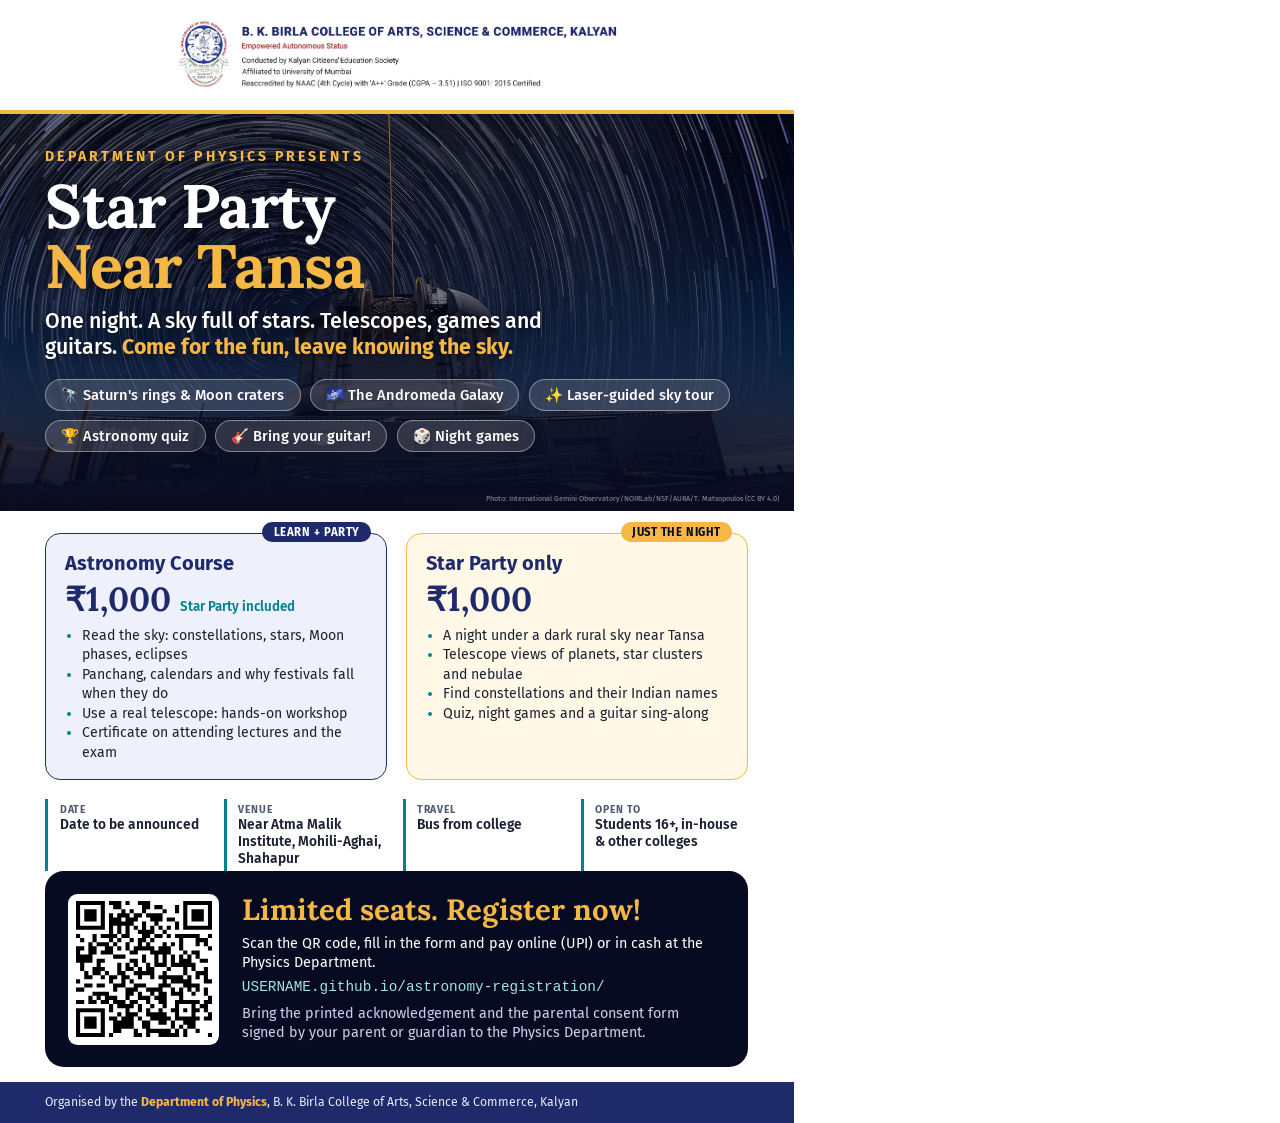
==== pamphlet/pamphlet.html @ 2067be26 "A4 Star Party pamphlet with QR code to the registration page" ====
<!doctype html>
<html lang="en">
<head>
<meta charset="utf-8">
<title>Star Party Near Tansa | Department of Physics, B. K. Birla College, Kalyan</title>
<link href="https://fonts.googleapis.com/css2?family=Fira+Sans:wght@400;500;600;700;800&family=Lora:ital,wght@0,600;0,700;1,600&display=swap" rel="stylesheet">
<style>
  @page { size: A4; margin: 0; }
  :root { --indigo: #1F2A6B; --night: #070B22; --teal: #00838F; --gold: #F5B845; --slate: #4f5b70; --pale: #eef1fb; }
  * { box-sizing: border-box; }
  html, body { margin: 0; padding: 0; }
  body { font-family: "Fira Sans", sans-serif; color: #1d2233; -webkit-print-color-adjust: exact; print-color-adjust: exact; }
  .page { width: 210mm; height: 297mm; position: relative; overflow: hidden; background: #fff; display: flex; flex-direction: column; }

  /* college band */
  .band { background: #fff; padding: 4mm 10mm 3mm; text-align: center; border-bottom: 1.2mm solid var(--gold); }
  .band img { height: 21mm; }

  /* hero */
  .hero { position: relative; color: #fff; padding: 9mm 12mm 8mm; height: 118mm;
          background: linear-gradient(180deg, rgba(7,11,34,.35), rgba(7,11,34,.55) 45%, rgba(7,11,34,.95)), url("../assets/img/hero-star-trails.jpg") center 35% / cover; }
  .eyebrow { font-weight: 700; letter-spacing: .22em; font-size: 10.5pt; color: var(--gold); text-transform: uppercase; }
  h1 { font-family: "Lora", serif; font-size: 46pt; line-height: .98; margin: 3mm 0 3mm; letter-spacing: -.5pt; text-shadow: 0 2px 12px rgba(0,0,0,.5); }
  h1 span { color: var(--gold); }
  .tagline { font-size: 16pt; font-weight: 500; margin: 0 0 5mm; max-width: 150mm; text-shadow: 0 1px 8px rgba(0,0,0,.6); }
  .tagline b { color: var(--gold); }
  .chips { display: flex; flex-wrap: wrap; gap: 2.5mm; }
  .chip { background: rgba(255,255,255,.14); border: .3mm solid rgba(255,255,255,.4); border-radius: 20mm; padding: 1.6mm 4mm; font-size: 11pt; font-weight: 500; }
  .credit { position: absolute; right: 4mm; bottom: 2mm; font-size: 5.5pt; color: rgba(255,255,255,.55); }

  /* body */
  .body { flex: 1; padding: 6mm 12mm 0; display: flex; flex-direction: column; }
  .cards { display: grid; grid-template-columns: 1fr 1fr; gap: 5mm; }
  .card { border-radius: 4mm; padding: 4.5mm 5mm; position: relative; }
  .card.course { background: var(--pale); border: .5mm solid var(--indigo); }
  .card.party { background: #fff8e6; border: .5mm solid var(--gold); }
  .card h2 { margin: 0; font-size: 15pt; color: var(--indigo); }
  .card .price { font-family: "Lora", serif; font-size: 25pt; font-weight: 700; color: var(--indigo); margin: .5mm 0 1.5mm; }
  .card .price small { font-family: "Fira Sans"; font-size: 10pt; font-weight: 600; color: var(--teal); }
  .card ul { margin: 0; padding-left: 4.5mm; font-size: 10.6pt; line-height: 1.38; }
  .card li::marker { color: var(--teal); }
  .badge { position: absolute; top: -3.2mm; right: 4mm; background: var(--indigo); color: #fff; font-size: 8.5pt; font-weight: 700; padding: .8mm 3mm; border-radius: 10mm; letter-spacing: .05em; }
  .party .badge { background: var(--gold); color: var(--night); }

  .facts { display: grid; grid-template-columns: repeat(4, 1fr); gap: 3mm; margin: 5mm 0 0; }
  .fact { border-left: 1mm solid var(--teal); padding: 1mm 0 1mm 3mm; }
  .fact span { display: block; font-size: 7.8pt; font-weight: 700; color: var(--slate); text-transform: uppercase; letter-spacing: .08em; }
  .fact b { font-size: 10.3pt; font-weight: 600; line-height: 1.25; display: block; }

  .register { margin-top: auto; margin-bottom: 4mm; display: flex; align-items: center; gap: 6mm; background: var(--night); color: #fff; border-radius: 5mm; padding: 5mm 6mm; }
  .qr { width: 40mm; height: 40mm; background: #fff; border-radius: 2.5mm; padding: 2mm; flex: none; }
  .qr svg { width: 100%; height: 100%; display: block; }
  .reg-text h3 { margin: 0 0 1.5mm; font-family: "Lora", serif; font-size: 22pt; color: var(--gold); }
  .reg-text p { margin: 0 0 1.5mm; font-size: 10.8pt; line-height: 1.35; }
  .url { font-family: ui-monospace, Menlo, monospace; font-size: 10pt; color: #9fe3e8; word-break: break-all; }
  .note { font-size: 8.8pt; color: #c9cfef; }

  .footer { background: var(--indigo); color: #e6e9fa; padding: 3.5mm 12mm; display: flex; justify-content: space-between; align-items: center; font-size: 9.2pt; }
  .footer b { color: var(--gold); }
</style>
</head>
<body>
<div class="page">
  <div class="band"><img src="../assets/img/bkbc-logo.jpg" alt="B. K. Birla College of Arts, Science & Commerce, Kalyan"></div>

  <div class="hero">
    <div class="eyebrow">Department of Physics presents</div>
    <h1>Star Party<br><span>Near Tansa</span></h1>
    <p class="tagline">One night. A sky full of stars. Telescopes, games and guitars. <b>Come for the fun, leave knowing the sky.</b></p>
    <div class="chips">
      <span class="chip">&#128301; Saturn's rings &amp; Moon craters</span>
      <span class="chip">&#127756; The Andromeda Galaxy</span>
      <span class="chip">&#10024; Laser-guided sky tour</span>
      <span class="chip">&#127942; Astronomy quiz</span>
      <span class="chip">&#127928; Bring your guitar!</span>
      <span class="chip">&#127922; Night games</span>
    </div>
    <div class="credit">Photo: International Gemini Observatory/NOIRLab/NSF/AURA/T. Matsopoulos (CC BY 4.0)</div>
  </div>

  <div class="body">
    <div class="cards">
      <div class="card course">
        <span class="badge">LEARN + PARTY</span>
        <h2>Astronomy Course</h2>
        <div class="price">&#8377;1,000 <small>Star Party included</small></div>
        <ul>
          <li>Read the sky: constellations, stars, Moon phases, eclipses</li>
          <li>Panchang, calendars and why festivals fall when they do</li>
          <li>Use a real telescope: hands-on workshop</li>
          <li>Certificate on attending lectures and the exam</li>
        </ul>
      </div>
      <div class="card party">
        <span class="badge">JUST THE NIGHT</span>
        <h2>Star Party only</h2>
        <div class="price">&#8377;1,000</div>
        <ul>
          <li>A night under a dark rural sky near Tansa</li>
          <li>Telescope views of planets, star clusters and nebulae</li>
          <li>Find constellations and their Indian names</li>
          <li>Quiz, night games and a guitar sing-along</li>
        </ul>
      </div>
    </div>

    <div class="facts">
      <div class="fact"><span>Date</span><b>Date to be announced</b></div>
      <div class="fact"><span>Venue</span><b>Near Atma Malik Institute, Mohili-Aghai, Shahapur</b></div>
      <div class="fact"><span>Travel</span><b>Bus from college</b></div>
      <div class="fact"><span>Open to</span><b>Students 16+, in-house &amp; other colleges</b></div>
    </div>

    <div class="register">
      <div class="qr"><svg version="1.1" xmlns="http://www.w3.org/2000/svg" viewBox="0 0 132 132"  preserveAspectRatio="xMinYMin meet"><rect width="100%" height="100%" fill="white" cx="0" cy="0"/><path d="M0,0l4,0 0,4 -4,0 0,-4z M4,0l4,0 0,4 -4,0 0,-4z M8,0l4,0 0,4 -4,0 0,-4z M12,0l4,0 0,4 -4,0 0,-4z M16,0l4,0 0,4 -4,0 0,-4z M20,0l4,0 0,4 -4,0 0,-4z M24,0l4,0 0,4 -4,0 0,-4z M32,0l4,0 0,4 -4,0 0,-4z M36,0l4,0 0,4 -4,0 0,-4z M40,0l4,0 0,4 -4,0 0,-4z M48,0l4,0 0,4 -4,0 0,-4z M60,0l4,0 0,4 -4,0 0,-4z M64,0l4,0 0,4 -4,0 0,-4z M68,0l4,0 0,4 -4,0 0,-4z M104,0l4,0 0,4 -4,0 0,-4z M108,0l4,0 0,4 -4,0 0,-4z M112,0l4,0 0,4 -4,0 0,-4z M116,0l4,0 0,4 -4,0 0,-4z M120,0l4,0 0,4 -4,0 0,-4z M124,0l4,0 0,4 -4,0 0,-4z M128,0l4,0 0,4 -4,0 0,-4z M0,4l4,0 0,4 -4,0 0,-4z M24,4l4,0 0,4 -4,0 0,-4z M36,4l4,0 0,4 -4,0 0,-4z M40,4l4,0 0,4 -4,0 0,-4z M64,4l4,0 0,4 -4,0 0,-4z M68,4l4,0 0,4 -4,0 0,-4z M76,4l4,0 0,4 -4,0 0,-4z M80,4l4,0 0,4 -4,0 0,-4z M96,4l4,0 0,4 -4,0 0,-4z M104,4l4,0 0,4 -4,0 0,-4z M128,4l4,0 0,4 -4,0 0,-4z M0,8l4,0 0,4 -4,0 0,-4z M8,8l4,0 0,4 -4,0 0,-4z M12,8l4,0 0,4 -4,0 0,-4z M16,8l4,0 0,4 -4,0 0,-4z M24,8l4,0 0,4 -4,0 0,-4z M44,8l4,0 0,4 -4,0 0,-4z M52,8l4,0 0,4 -4,0 0,-4z M64,8l4,0 0,4 -4,0 0,-4z M84,8l4,0 0,4 -4,0 0,-4z M96,8l4,0 0,4 -4,0 0,-4z M104,8l4,0 0,4 -4,0 0,-4z M112,8l4,0 0,4 -4,0 0,-4z M116,8l4,0 0,4 -4,0 0,-4z M120,8l4,0 0,4 -4,0 0,-4z M128,8l4,0 0,4 -4,0 0,-4z M0,12l4,0 0,4 -4,0 0,-4z M8,12l4,0 0,4 -4,0 0,-4z M12,12l4,0 0,4 -4,0 0,-4z M16,12l4,0 0,4 -4,0 0,-4z M24,12l4,0 0,4 -4,0 0,-4z M32,12l4,0 0,4 -4,0 0,-4z M40,12l4,0 0,4 -4,0 0,-4z M44,12l4,0 0,4 -4,0 0,-4z M48,12l4,0 0,4 -4,0 0,-4z M56,12l4,0 0,4 -4,0 0,-4z M60,12l4,0 0,4 -4,0 0,-4z M68,12l4,0 0,4 -4,0 0,-4z M72,12l4,0 0,4 -4,0 0,-4z M76,12l4,0 0,4 -4,0 0,-4z M80,12l4,0 0,4 -4,0 0,-4z M104,12l4,0 0,4 -4,0 0,-4z M112,12l4,0 0,4 -4,0 0,-4z M116,12l4,0 0,4 -4,0 0,-4z M120,12l4,0 0,4 -4,0 0,-4z M128,12l4,0 0,4 -4,0 0,-4z M0,16l4,0 0,4 -4,0 0,-4z M8,16l4,0 0,4 -4,0 0,-4z M12,16l4,0 0,4 -4,0 0,-4z M16,16l4,0 0,4 -4,0 0,-4z M24,16l4,0 0,4 -4,0 0,-4z M32,16l4,0 0,4 -4,0 0,-4z M36,16l4,0 0,4 -4,0 0,-4z M40,16l4,0 0,4 -4,0 0,-4z M48,16l4,0 0,4 -4,0 0,-4z M52,16l4,0 0,4 -4,0 0,-4z M56,16l4,0 0,4 -4,0 0,-4z M72,16l4,0 0,4 -4,0 0,-4z M76,16l4,0 0,4 -4,0 0,-4z M80,16l4,0 0,4 -4,0 0,-4z M88,16l4,0 0,4 -4,0 0,-4z M92,16l4,0 0,4 -4,0 0,-4z M104,16l4,0 0,4 -4,0 0,-4z M112,16l4,0 0,4 -4,0 0,-4z M116,16l4,0 0,4 -4,0 0,-4z M120,16l4,0 0,4 -4,0 0,-4z M128,16l4,0 0,4 -4,0 0,-4z M0,20l4,0 0,4 -4,0 0,-4z M24,20l4,0 0,4 -4,0 0,-4z M32,20l4,0 0,4 -4,0 0,-4z M36,20l4,0 0,4 -4,0 0,-4z M40,20l4,0 0,4 -4,0 0,-4z M44,20l4,0 0,4 -4,0 0,-4z M48,20l4,0 0,4 -4,0 0,-4z M52,20l4,0 0,4 -4,0 0,-4z M64,20l4,0 0,4 -4,0 0,-4z M76,20l4,0 0,4 -4,0 0,-4z M96,20l4,0 0,4 -4,0 0,-4z M104,20l4,0 0,4 -4,0 0,-4z M128,20l4,0 0,4 -4,0 0,-4z M0,24l4,0 0,4 -4,0 0,-4z M4,24l4,0 0,4 -4,0 0,-4z M8,24l4,0 0,4 -4,0 0,-4z M12,24l4,0 0,4 -4,0 0,-4z M16,24l4,0 0,4 -4,0 0,-4z M20,24l4,0 0,4 -4,0 0,-4z M24,24l4,0 0,4 -4,0 0,-4z M32,24l4,0 0,4 -4,0 0,-4z M40,24l4,0 0,4 -4,0 0,-4z M48,24l4,0 0,4 -4,0 0,-4z M56,24l4,0 0,4 -4,0 0,-4z M64,24l4,0 0,4 -4,0 0,-4z M72,24l4,0 0,4 -4,0 0,-4z M80,24l4,0 0,4 -4,0 0,-4z M88,24l4,0 0,4 -4,0 0,-4z M96,24l4,0 0,4 -4,0 0,-4z M104,24l4,0 0,4 -4,0 0,-4z M108,24l4,0 0,4 -4,0 0,-4z M112,24l4,0 0,4 -4,0 0,-4z M116,24l4,0 0,4 -4,0 0,-4z M120,24l4,0 0,4 -4,0 0,-4z M124,24l4,0 0,4 -4,0 0,-4z M128,24l4,0 0,4 -4,0 0,-4z M32,28l4,0 0,4 -4,0 0,-4z M40,28l4,0 0,4 -4,0 0,-4z M48,28l4,0 0,4 -4,0 0,-4z M60,28l4,0 0,4 -4,0 0,-4z M64,28l4,0 0,4 -4,0 0,-4z M68,28l4,0 0,4 -4,0 0,-4z M72,28l4,0 0,4 -4,0 0,-4z M84,28l4,0 0,4 -4,0 0,-4z M0,32l4,0 0,4 -4,0 0,-4z M16,32l4,0 0,4 -4,0 0,-4z M24,32l4,0 0,4 -4,0 0,-4z M28,32l4,0 0,4 -4,0 0,-4z M32,32l4,0 0,4 -4,0 0,-4z M36,32l4,0 0,4 -4,0 0,-4z M44,32l4,0 0,4 -4,0 0,-4z M48,32l4,0 0,4 -4,0 0,-4z M64,32l4,0 0,4 -4,0 0,-4z M68,32l4,0 0,4 -4,0 0,-4z M76,32l4,0 0,4 -4,0 0,-4z M80,32l4,0 0,4 -4,0 0,-4z M88,32l4,0 0,4 -4,0 0,-4z M96,32l4,0 0,4 -4,0 0,-4z M100,32l4,0 0,4 -4,0 0,-4z M104,32l4,0 0,4 -4,0 0,-4z M108,32l4,0 0,4 -4,0 0,-4z M112,32l4,0 0,4 -4,0 0,-4z M116,32l4,0 0,4 -4,0 0,-4z M128,32l4,0 0,4 -4,0 0,-4z M4,36l4,0 0,4 -4,0 0,-4z M16,36l4,0 0,4 -4,0 0,-4z M32,36l4,0 0,4 -4,0 0,-4z M40,36l4,0 0,4 -4,0 0,-4z M52,36l4,0 0,4 -4,0 0,-4z M60,36l4,0 0,4 -4,0 0,-4z M64,36l4,0 0,4 -4,0 0,-4z M72,36l4,0 0,4 -4,0 0,-4z M100,36l4,0 0,4 -4,0 0,-4z M116,36l4,0 0,4 -4,0 0,-4z M120,36l4,0 0,4 -4,0 0,-4z M124,36l4,0 0,4 -4,0 0,-4z M12,40l4,0 0,4 -4,0 0,-4z M20,40l4,0 0,4 -4,0 0,-4z M24,40l4,0 0,4 -4,0 0,-4z M28,40l4,0 0,4 -4,0 0,-4z M36,40l4,0 0,4 -4,0 0,-4z M48,40l4,0 0,4 -4,0 0,-4z M60,40l4,0 0,4 -4,0 0,-4z M68,40l4,0 0,4 -4,0 0,-4z M84,40l4,0 0,4 -4,0 0,-4z M92,40l4,0 0,4 -4,0 0,-4z M100,40l4,0 0,4 -4,0 0,-4z M116,40l4,0 0,4 -4,0 0,-4z M124,40l4,0 0,4 -4,0 0,-4z M0,44l4,0 0,4 -4,0 0,-4z M4,44l4,0 0,4 -4,0 0,-4z M12,44l4,0 0,4 -4,0 0,-4z M16,44l4,0 0,4 -4,0 0,-4z M28,44l4,0 0,4 -4,0 0,-4z M32,44l4,0 0,4 -4,0 0,-4z M40,44l4,0 0,4 -4,0 0,-4z M48,44l4,0 0,4 -4,0 0,-4z M56,44l4,0 0,4 -4,0 0,-4z M60,44l4,0 0,4 -4,0 0,-4z M64,44l4,0 0,4 -4,0 0,-4z M68,44l4,0 0,4 -4,0 0,-4z M72,44l4,0 0,4 -4,0 0,-4z M80,44l4,0 0,4 -4,0 0,-4z M84,44l4,0 0,4 -4,0 0,-4z M88,44l4,0 0,4 -4,0 0,-4z M100,44l4,0 0,4 -4,0 0,-4z M128,44l4,0 0,4 -4,0 0,-4z M0,48l4,0 0,4 -4,0 0,-4z M12,48l4,0 0,4 -4,0 0,-4z M16,48l4,0 0,4 -4,0 0,-4z M24,48l4,0 0,4 -4,0 0,-4z M28,48l4,0 0,4 -4,0 0,-4z M32,48l4,0 0,4 -4,0 0,-4z M52,48l4,0 0,4 -4,0 0,-4z M56,48l4,0 0,4 -4,0 0,-4z M72,48l4,0 0,4 -4,0 0,-4z M76,48l4,0 0,4 -4,0 0,-4z M80,48l4,0 0,4 -4,0 0,-4z M84,48l4,0 0,4 -4,0 0,-4z M88,48l4,0 0,4 -4,0 0,-4z M104,48l4,0 0,4 -4,0 0,-4z M112,48l4,0 0,4 -4,0 0,-4z M116,48l4,0 0,4 -4,0 0,-4z M0,52l4,0 0,4 -4,0 0,-4z M4,52l4,0 0,4 -4,0 0,-4z M8,52l4,0 0,4 -4,0 0,-4z M12,52l4,0 0,4 -4,0 0,-4z M36,52l4,0 0,4 -4,0 0,-4z M40,52l4,0 0,4 -4,0 0,-4z M44,52l4,0 0,4 -4,0 0,-4z M64,52l4,0 0,4 -4,0 0,-4z M76,52l4,0 0,4 -4,0 0,-4z M84,52l4,0 0,4 -4,0 0,-4z M92,52l4,0 0,4 -4,0 0,-4z M100,52l4,0 0,4 -4,0 0,-4z M108,52l4,0 0,4 -4,0 0,-4z M116,52l4,0 0,4 -4,0 0,-4z M0,56l4,0 0,4 -4,0 0,-4z M4,56l4,0 0,4 -4,0 0,-4z M8,56l4,0 0,4 -4,0 0,-4z M12,56l4,0 0,4 -4,0 0,-4z M20,56l4,0 0,4 -4,0 0,-4z M24,56l4,0 0,4 -4,0 0,-4z M52,56l4,0 0,4 -4,0 0,-4z M56,56l4,0 0,4 -4,0 0,-4z M64,56l4,0 0,4 -4,0 0,-4z M76,56l4,0 0,4 -4,0 0,-4z M84,56l4,0 0,4 -4,0 0,-4z M92,56l4,0 0,4 -4,0 0,-4z M100,56l4,0 0,4 -4,0 0,-4z M104,56l4,0 0,4 -4,0 0,-4z M108,56l4,0 0,4 -4,0 0,-4z M120,56l4,0 0,4 -4,0 0,-4z M124,56l4,0 0,4 -4,0 0,-4z M4,60l4,0 0,4 -4,0 0,-4z M20,60l4,0 0,4 -4,0 0,-4z M40,60l4,0 0,4 -4,0 0,-4z M48,60l4,0 0,4 -4,0 0,-4z M56,60l4,0 0,4 -4,0 0,-4z M68,60l4,0 0,4 -4,0 0,-4z M76,60l4,0 0,4 -4,0 0,-4z M80,60l4,0 0,4 -4,0 0,-4z M84,60l4,0 0,4 -4,0 0,-4z M92,60l4,0 0,4 -4,0 0,-4z M96,60l4,0 0,4 -4,0 0,-4z M100,60l4,0 0,4 -4,0 0,-4z M104,60l4,0 0,4 -4,0 0,-4z M108,60l4,0 0,4 -4,0 0,-4z M112,60l4,0 0,4 -4,0 0,-4z M4,64l4,0 0,4 -4,0 0,-4z M16,64l4,0 0,4 -4,0 0,-4z M20,64l4,0 0,4 -4,0 0,-4z M24,64l4,0 0,4 -4,0 0,-4z M40,64l4,0 0,4 -4,0 0,-4z M48,64l4,0 0,4 -4,0 0,-4z M52,64l4,0 0,4 -4,0 0,-4z M60,64l4,0 0,4 -4,0 0,-4z M68,64l4,0 0,4 -4,0 0,-4z M72,64l4,0 0,4 -4,0 0,-4z M88,64l4,0 0,4 -4,0 0,-4z M104,64l4,0 0,4 -4,0 0,-4z M112,64l4,0 0,4 -4,0 0,-4z M124,64l4,0 0,4 -4,0 0,-4z M8,68l4,0 0,4 -4,0 0,-4z M16,68l4,0 0,4 -4,0 0,-4z M20,68l4,0 0,4 -4,0 0,-4z M28,68l4,0 0,4 -4,0 0,-4z M40,68l4,0 0,4 -4,0 0,-4z M44,68l4,0 0,4 -4,0 0,-4z M56,68l4,0 0,4 -4,0 0,-4z M60,68l4,0 0,4 -4,0 0,-4z M64,68l4,0 0,4 -4,0 0,-4z M68,68l4,0 0,4 -4,0 0,-4z M72,68l4,0 0,4 -4,0 0,-4z M84,68l4,0 0,4 -4,0 0,-4z M104,68l4,0 0,4 -4,0 0,-4z M116,68l4,0 0,4 -4,0 0,-4z M120,68l4,0 0,4 -4,0 0,-4z M124,68l4,0 0,4 -4,0 0,-4z M8,72l4,0 0,4 -4,0 0,-4z M12,72l4,0 0,4 -4,0 0,-4z M24,72l4,0 0,4 -4,0 0,-4z M32,72l4,0 0,4 -4,0 0,-4z M36,72l4,0 0,4 -4,0 0,-4z M44,72l4,0 0,4 -4,0 0,-4z M48,72l4,0 0,4 -4,0 0,-4z M60,72l4,0 0,4 -4,0 0,-4z M72,72l4,0 0,4 -4,0 0,-4z M80,72l4,0 0,4 -4,0 0,-4z M84,72l4,0 0,4 -4,0 0,-4z M88,72l4,0 0,4 -4,0 0,-4z M92,72l4,0 0,4 -4,0 0,-4z M96,72l4,0 0,4 -4,0 0,-4z M100,72l4,0 0,4 -4,0 0,-4z M108,72l4,0 0,4 -4,0 0,-4z M116,72l4,0 0,4 -4,0 0,-4z M124,72l4,0 0,4 -4,0 0,-4z M0,76l4,0 0,4 -4,0 0,-4z M32,76l4,0 0,4 -4,0 0,-4z M44,76l4,0 0,4 -4,0 0,-4z M52,76l4,0 0,4 -4,0 0,-4z M84,76l4,0 0,4 -4,0 0,-4z M92,76l4,0 0,4 -4,0 0,-4z M96,76l4,0 0,4 -4,0 0,-4z M100,76l4,0 0,4 -4,0 0,-4z M104,76l4,0 0,4 -4,0 0,-4z M108,76l4,0 0,4 -4,0 0,-4z M124,76l4,0 0,4 -4,0 0,-4z M128,76l4,0 0,4 -4,0 0,-4z M8,80l4,0 0,4 -4,0 0,-4z M12,80l4,0 0,4 -4,0 0,-4z M20,80l4,0 0,4 -4,0 0,-4z M24,80l4,0 0,4 -4,0 0,-4z M36,80l4,0 0,4 -4,0 0,-4z M40,80l4,0 0,4 -4,0 0,-4z M44,80l4,0 0,4 -4,0 0,-4z M56,80l4,0 0,4 -4,0 0,-4z M60,80l4,0 0,4 -4,0 0,-4z M64,80l4,0 0,4 -4,0 0,-4z M80,80l4,0 0,4 -4,0 0,-4z M84,80l4,0 0,4 -4,0 0,-4z M88,80l4,0 0,4 -4,0 0,-4z M104,80l4,0 0,4 -4,0 0,-4z M108,80l4,0 0,4 -4,0 0,-4z M112,80l4,0 0,4 -4,0 0,-4z M116,80l4,0 0,4 -4,0 0,-4z M0,84l4,0 0,4 -4,0 0,-4z M4,84l4,0 0,4 -4,0 0,-4z M36,84l4,0 0,4 -4,0 0,-4z M48,84l4,0 0,4 -4,0 0,-4z M52,84l4,0 0,4 -4,0 0,-4z M56,84l4,0 0,4 -4,0 0,-4z M68,84l4,0 0,4 -4,0 0,-4z M72,84l4,0 0,4 -4,0 0,-4z M76,84l4,0 0,4 -4,0 0,-4z M80,84l4,0 0,4 -4,0 0,-4z M92,84l4,0 0,4 -4,0 0,-4z M100,84l4,0 0,4 -4,0 0,-4z M108,84l4,0 0,4 -4,0 0,-4z M116,84l4,0 0,4 -4,0 0,-4z M124,84l4,0 0,4 -4,0 0,-4z M16,88l4,0 0,4 -4,0 0,-4z M20,88l4,0 0,4 -4,0 0,-4z M24,88l4,0 0,4 -4,0 0,-4z M28,88l4,0 0,4 -4,0 0,-4z M48,88l4,0 0,4 -4,0 0,-4z M52,88l4,0 0,4 -4,0 0,-4z M60,88l4,0 0,4 -4,0 0,-4z M72,88l4,0 0,4 -4,0 0,-4z M80,88l4,0 0,4 -4,0 0,-4z M84,88l4,0 0,4 -4,0 0,-4z M92,88l4,0 0,4 -4,0 0,-4z M96,88l4,0 0,4 -4,0 0,-4z M100,88l4,0 0,4 -4,0 0,-4z M112,88l4,0 0,4 -4,0 0,-4z M124,88l4,0 0,4 -4,0 0,-4z M12,92l4,0 0,4 -4,0 0,-4z M20,92l4,0 0,4 -4,0 0,-4z M28,92l4,0 0,4 -4,0 0,-4z M32,92l4,0 0,4 -4,0 0,-4z M36,92l4,0 0,4 -4,0 0,-4z M48,92l4,0 0,4 -4,0 0,-4z M60,92l4,0 0,4 -4,0 0,-4z M64,92l4,0 0,4 -4,0 0,-4z M68,92l4,0 0,4 -4,0 0,-4z M76,92l4,0 0,4 -4,0 0,-4z M80,92l4,0 0,4 -4,0 0,-4z M84,92l4,0 0,4 -4,0 0,-4z M100,92l4,0 0,4 -4,0 0,-4z M128,92l4,0 0,4 -4,0 0,-4z M0,96l4,0 0,4 -4,0 0,-4z M4,96l4,0 0,4 -4,0 0,-4z M12,96l4,0 0,4 -4,0 0,-4z M16,96l4,0 0,4 -4,0 0,-4z M24,96l4,0 0,4 -4,0 0,-4z M28,96l4,0 0,4 -4,0 0,-4z M36,96l4,0 0,4 -4,0 0,-4z M40,96l4,0 0,4 -4,0 0,-4z M44,96l4,0 0,4 -4,0 0,-4z M52,96l4,0 0,4 -4,0 0,-4z M56,96l4,0 0,4 -4,0 0,-4z M68,96l4,0 0,4 -4,0 0,-4z M80,96l4,0 0,4 -4,0 0,-4z M84,96l4,0 0,4 -4,0 0,-4z M96,96l4,0 0,4 -4,0 0,-4z M100,96l4,0 0,4 -4,0 0,-4z M104,96l4,0 0,4 -4,0 0,-4z M108,96l4,0 0,4 -4,0 0,-4z M112,96l4,0 0,4 -4,0 0,-4z M116,96l4,0 0,4 -4,0 0,-4z M124,96l4,0 0,4 -4,0 0,-4z M128,96l4,0 0,4 -4,0 0,-4z M32,100l4,0 0,4 -4,0 0,-4z M40,100l4,0 0,4 -4,0 0,-4z M44,100l4,0 0,4 -4,0 0,-4z M48,100l4,0 0,4 -4,0 0,-4z M52,100l4,0 0,4 -4,0 0,-4z M60,100l4,0 0,4 -4,0 0,-4z M72,100l4,0 0,4 -4,0 0,-4z M84,100l4,0 0,4 -4,0 0,-4z M96,100l4,0 0,4 -4,0 0,-4z M112,100l4,0 0,4 -4,0 0,-4z M120,100l4,0 0,4 -4,0 0,-4z M124,100l4,0 0,4 -4,0 0,-4z M0,104l4,0 0,4 -4,0 0,-4z M4,104l4,0 0,4 -4,0 0,-4z M8,104l4,0 0,4 -4,0 0,-4z M12,104l4,0 0,4 -4,0 0,-4z M16,104l4,0 0,4 -4,0 0,-4z M20,104l4,0 0,4 -4,0 0,-4z M24,104l4,0 0,4 -4,0 0,-4z M32,104l4,0 0,4 -4,0 0,-4z M48,104l4,0 0,4 -4,0 0,-4z M60,104l4,0 0,4 -4,0 0,-4z M68,104l4,0 0,4 -4,0 0,-4z M80,104l4,0 0,4 -4,0 0,-4z M92,104l4,0 0,4 -4,0 0,-4z M96,104l4,0 0,4 -4,0 0,-4z M104,104l4,0 0,4 -4,0 0,-4z M112,104l4,0 0,4 -4,0 0,-4z M116,104l4,0 0,4 -4,0 0,-4z M124,104l4,0 0,4 -4,0 0,-4z M0,108l4,0 0,4 -4,0 0,-4z M24,108l4,0 0,4 -4,0 0,-4z M40,108l4,0 0,4 -4,0 0,-4z M48,108l4,0 0,4 -4,0 0,-4z M52,108l4,0 0,4 -4,0 0,-4z M56,108l4,0 0,4 -4,0 0,-4z M68,108l4,0 0,4 -4,0 0,-4z M72,108l4,0 0,4 -4,0 0,-4z M76,108l4,0 0,4 -4,0 0,-4z M80,108l4,0 0,4 -4,0 0,-4z M84,108l4,0 0,4 -4,0 0,-4z M96,108l4,0 0,4 -4,0 0,-4z M112,108l4,0 0,4 -4,0 0,-4z M128,108l4,0 0,4 -4,0 0,-4z M0,112l4,0 0,4 -4,0 0,-4z M8,112l4,0 0,4 -4,0 0,-4z M12,112l4,0 0,4 -4,0 0,-4z M16,112l4,0 0,4 -4,0 0,-4z M24,112l4,0 0,4 -4,0 0,-4z M32,112l4,0 0,4 -4,0 0,-4z M36,112l4,0 0,4 -4,0 0,-4z M44,112l4,0 0,4 -4,0 0,-4z M48,112l4,0 0,4 -4,0 0,-4z M52,112l4,0 0,4 -4,0 0,-4z M60,112l4,0 0,4 -4,0 0,-4z M72,112l4,0 0,4 -4,0 0,-4z M76,112l4,0 0,4 -4,0 0,-4z M80,112l4,0 0,4 -4,0 0,-4z M84,112l4,0 0,4 -4,0 0,-4z M88,112l4,0 0,4 -4,0 0,-4z M96,112l4,0 0,4 -4,0 0,-4z M100,112l4,0 0,4 -4,0 0,-4z M104,112l4,0 0,4 -4,0 0,-4z M108,112l4,0 0,4 -4,0 0,-4z M112,112l4,0 0,4 -4,0 0,-4z M116,112l4,0 0,4 -4,0 0,-4z M124,112l4,0 0,4 -4,0 0,-4z M128,112l4,0 0,4 -4,0 0,-4z M0,116l4,0 0,4 -4,0 0,-4z M8,116l4,0 0,4 -4,0 0,-4z M12,116l4,0 0,4 -4,0 0,-4z M16,116l4,0 0,4 -4,0 0,-4z M24,116l4,0 0,4 -4,0 0,-4z M36,116l4,0 0,4 -4,0 0,-4z M40,116l4,0 0,4 -4,0 0,-4z M44,116l4,0 0,4 -4,0 0,-4z M48,116l4,0 0,4 -4,0 0,-4z M52,116l4,0 0,4 -4,0 0,-4z M64,116l4,0 0,4 -4,0 0,-4z M68,116l4,0 0,4 -4,0 0,-4z M80,116l4,0 0,4 -4,0 0,-4z M84,116l4,0 0,4 -4,0 0,-4z M92,116l4,0 0,4 -4,0 0,-4z M104,116l4,0 0,4 -4,0 0,-4z M108,116l4,0 0,4 -4,0 0,-4z M112,116l4,0 0,4 -4,0 0,-4z M0,120l4,0 0,4 -4,0 0,-4z M8,120l4,0 0,4 -4,0 0,-4z M12,120l4,0 0,4 -4,0 0,-4z M16,120l4,0 0,4 -4,0 0,-4z M24,120l4,0 0,4 -4,0 0,-4z M36,120l4,0 0,4 -4,0 0,-4z M40,120l4,0 0,4 -4,0 0,-4z M44,120l4,0 0,4 -4,0 0,-4z M48,120l4,0 0,4 -4,0 0,-4z M52,120l4,0 0,4 -4,0 0,-4z M64,120l4,0 0,4 -4,0 0,-4z M68,120l4,0 0,4 -4,0 0,-4z M92,120l4,0 0,4 -4,0 0,-4z M100,120l4,0 0,4 -4,0 0,-4z M108,120l4,0 0,4 -4,0 0,-4z M112,120l4,0 0,4 -4,0 0,-4z M0,124l4,0 0,4 -4,0 0,-4z M24,124l4,0 0,4 -4,0 0,-4z M36,124l4,0 0,4 -4,0 0,-4z M40,124l4,0 0,4 -4,0 0,-4z M56,124l4,0 0,4 -4,0 0,-4z M68,124l4,0 0,4 -4,0 0,-4z M72,124l4,0 0,4 -4,0 0,-4z M76,124l4,0 0,4 -4,0 0,-4z M80,124l4,0 0,4 -4,0 0,-4z M84,124l4,0 0,4 -4,0 0,-4z M88,124l4,0 0,4 -4,0 0,-4z M96,124l4,0 0,4 -4,0 0,-4z M104,124l4,0 0,4 -4,0 0,-4z M116,124l4,0 0,4 -4,0 0,-4z M0,128l4,0 0,4 -4,0 0,-4z M4,128l4,0 0,4 -4,0 0,-4z M8,128l4,0 0,4 -4,0 0,-4z M12,128l4,0 0,4 -4,0 0,-4z M16,128l4,0 0,4 -4,0 0,-4z M20,128l4,0 0,4 -4,0 0,-4z M24,128l4,0 0,4 -4,0 0,-4z M32,128l4,0 0,4 -4,0 0,-4z M56,128l4,0 0,4 -4,0 0,-4z M60,128l4,0 0,4 -4,0 0,-4z M68,128l4,0 0,4 -4,0 0,-4z M80,128l4,0 0,4 -4,0 0,-4z M84,128l4,0 0,4 -4,0 0,-4z M88,128l4,0 0,4 -4,0 0,-4z M92,128l4,0 0,4 -4,0 0,-4z M96,128l4,0 0,4 -4,0 0,-4z M104,128l4,0 0,4 -4,0 0,-4z M128,128l4,0 0,4 -4,0 0,-4z " stroke="transparent" fill="black"/></svg></div>
      <div class="reg-text">
        <h3>Limited seats. Register now!</h3>
        <p>Scan the QR code, fill in the form and pay online (UPI) or in cash at the Physics Department.</p>
        <p class="url">USERNAME.github.io/astronomy-registration/</p>
        <p class="note">Bring the printed acknowledgement and the parental consent form signed by your parent or guardian to the Physics Department.</p>
      </div>
    </div>
  </div>

  <div class="footer">
    <span>Organised by the <b>Department of Physics</b>, B. K. Birla College of Arts, Science &amp; Commerce, Kalyan</span>
    <span></span>
  </div>
</div>
</body>
</html>
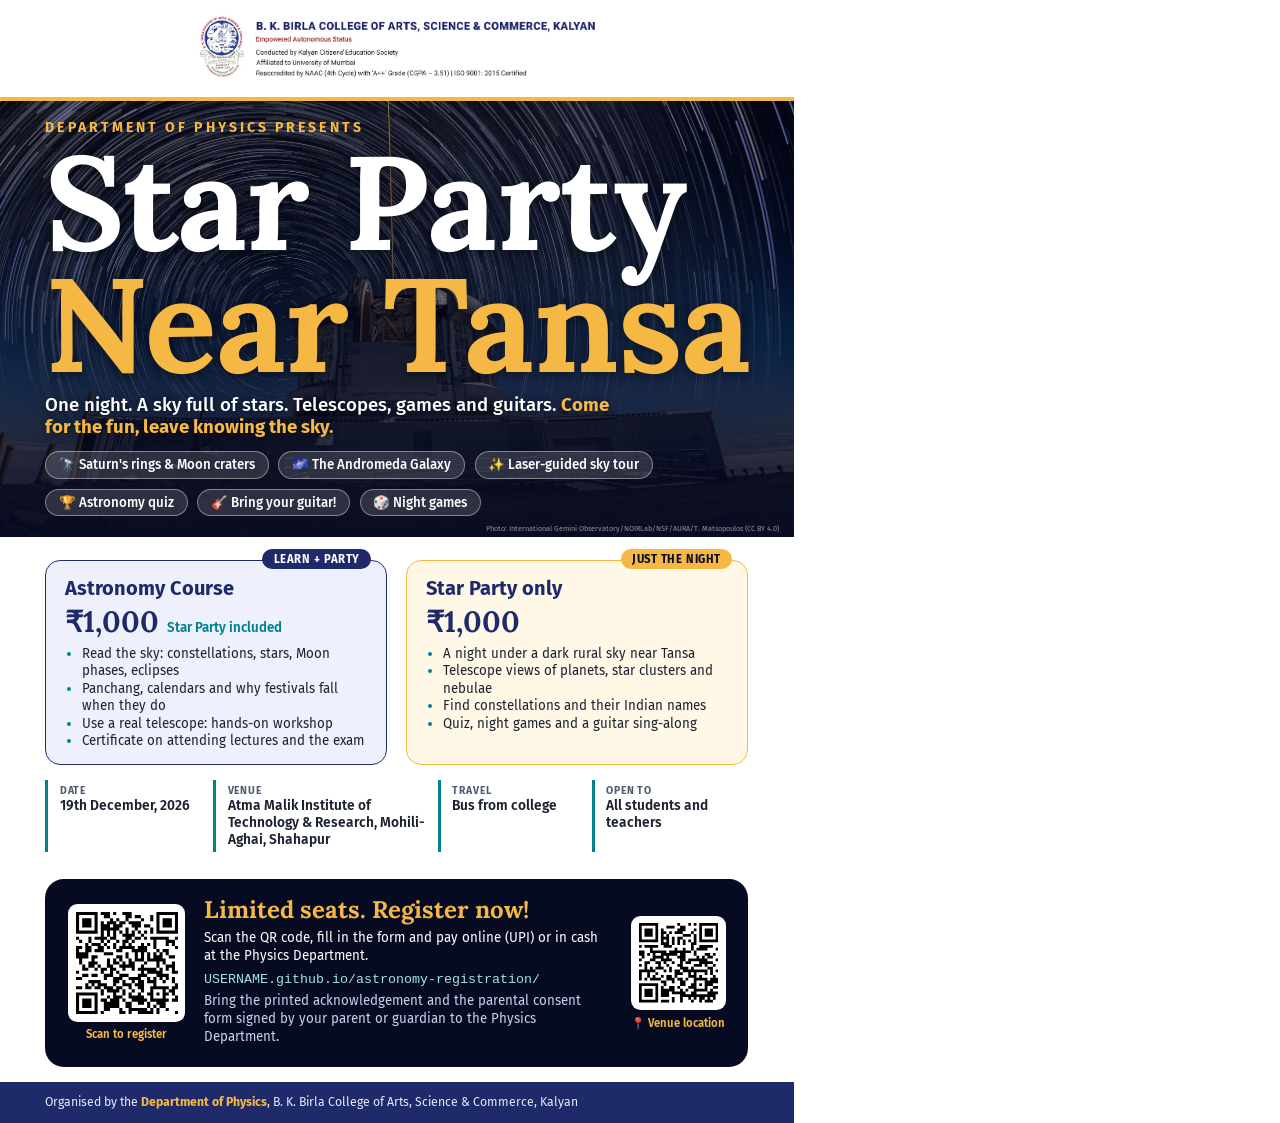
==== commit 4065cd2a: "Date 19 Dec 2026, venue Atma Malik Institute, open to all students and teachers; pamphlet with full-" ====
--- a/pamphlet/pamphlet.html
+++ b/pamphlet/pamphlet.html
@@ -13,45 +13,49 @@
   .page { width: 210mm; height: 297mm; position: relative; overflow: hidden; background: #fff; display: flex; flex-direction: column; }
 
   /* college band */
-  .band { background: #fff; padding: 4mm 10mm 3mm; text-align: center; border-bottom: 1.2mm solid var(--gold); }
-  .band img { height: 21mm; }
+  .band { background: #fff; padding: 3mm 10mm 2.5mm; text-align: center; border-bottom: 1.2mm solid var(--gold); }
+  .band img { height: 19mm; }
 
   /* hero */
-  .hero { position: relative; color: #fff; padding: 9mm 12mm 8mm; height: 118mm;
+  .hero { position: relative; color: #fff; padding: 5mm 12mm 5.5mm;
           background: linear-gradient(180deg, rgba(7,11,34,.35), rgba(7,11,34,.55) 45%, rgba(7,11,34,.95)), url("../assets/img/hero-star-trails.jpg") center 35% / cover; }
   .eyebrow { font-weight: 700; letter-spacing: .22em; font-size: 10.5pt; color: var(--gold); text-transform: uppercase; }
-  h1 { font-family: "Lora", serif; font-size: 46pt; line-height: .98; margin: 3mm 0 3mm; letter-spacing: -.5pt; text-shadow: 0 2px 12px rgba(0,0,0,.5); }
-  h1 span { color: var(--gold); }
-  .tagline { font-size: 16pt; font-weight: 500; margin: 0 0 5mm; max-width: 150mm; text-shadow: 0 1px 8px rgba(0,0,0,.6); }
+  h1 { font-family: "Lora", serif; line-height: .92; margin: 1mm 0 2.5mm; letter-spacing: -.5pt; text-shadow: 0 2px 12px rgba(0,0,0,.5); }
+  h1 .line { display: inline-block; white-space: nowrap; font-size: 60pt; }
+  h1 .gold { color: var(--gold); }
+  .tagline { font-size: 14pt; font-weight: 500; margin: 0 0 3.5mm; max-width: 150mm; text-shadow: 0 1px 8px rgba(0,0,0,.6); }
   .tagline b { color: var(--gold); }
   .chips { display: flex; flex-wrap: wrap; gap: 2.5mm; }
-  .chip { background: rgba(255,255,255,.14); border: .3mm solid rgba(255,255,255,.4); border-radius: 20mm; padding: 1.6mm 4mm; font-size: 11pt; font-weight: 500; }
-  .credit { position: absolute; right: 4mm; bottom: 2mm; font-size: 5.5pt; color: rgba(255,255,255,.55); }
+  .chip { background: rgba(255,255,255,.14); border: .3mm solid rgba(255,255,255,.4); border-radius: 20mm; padding: 1.3mm 3.4mm; font-size: 10pt; font-weight: 500; }
+  .credit { position: absolute; right: 4mm; bottom: 1mm; font-size: 5.5pt; color: rgba(255,255,255,.55); }
 
   /* body */
   .body { flex: 1; padding: 6mm 12mm 0; display: flex; flex-direction: column; }
   .cards { display: grid; grid-template-columns: 1fr 1fr; gap: 5mm; }
-  .card { border-radius: 4mm; padding: 4.5mm 5mm; position: relative; }
+  .card { border-radius: 4mm; padding: 4mm 5mm 3.5mm; position: relative; }
   .card.course { background: var(--pale); border: .5mm solid var(--indigo); }
   .card.party { background: #fff8e6; border: .5mm solid var(--gold); }
   .card h2 { margin: 0; font-size: 15pt; color: var(--indigo); }
-  .card .price { font-family: "Lora", serif; font-size: 25pt; font-weight: 700; color: var(--indigo); margin: .5mm 0 1.5mm; }
+  .card .price { font-family: "Lora", serif; font-size: 22pt; font-weight: 700; color: var(--indigo); margin: .5mm 0 1.5mm; }
   .card .price small { font-family: "Fira Sans"; font-size: 10pt; font-weight: 600; color: var(--teal); }
-  .card ul { margin: 0; padding-left: 4.5mm; font-size: 10.6pt; line-height: 1.38; }
+  .card ul { margin: 0; padding-left: 4.5mm; font-size: 10pt; line-height: 1.32; }
   .card li::marker { color: var(--teal); }
   .badge { position: absolute; top: -3.2mm; right: 4mm; background: var(--indigo); color: #fff; font-size: 8.5pt; font-weight: 700; padding: .8mm 3mm; border-radius: 10mm; letter-spacing: .05em; }
   .party .badge { background: var(--gold); color: var(--night); }
 
-  .facts { display: grid; grid-template-columns: repeat(4, 1fr); gap: 3mm; margin: 5mm 0 0; }
+  .facts { display: grid; grid-template-columns: 1.1fr 1.5fr 1fr 1.1fr; gap: 3mm; margin: 4mm 0 6mm; }
   .fact { border-left: 1mm solid var(--teal); padding: 1mm 0 1mm 3mm; }
   .fact span { display: block; font-size: 7.8pt; font-weight: 700; color: var(--slate); text-transform: uppercase; letter-spacing: .08em; }
   .fact b { font-size: 10.3pt; font-weight: 600; line-height: 1.25; display: block; }
 
-  .register { margin-top: auto; margin-bottom: 4mm; display: flex; align-items: center; gap: 6mm; background: var(--night); color: #fff; border-radius: 5mm; padding: 5mm 6mm; }
-  .qr { width: 40mm; height: 40mm; background: #fff; border-radius: 2.5mm; padding: 2mm; flex: none; }
+  .register { margin-top: auto; margin-bottom: 4mm; display: flex; align-items: center; gap: 5mm; background: var(--night); color: #fff; border-radius: 5mm; padding: 4mm 6mm; }
+  .qr-col { flex: none; text-align: center; font-size: 8.5pt; font-weight: 600; color: var(--gold); }
+  .qr-col span { display: block; margin-top: 1.5mm; }
+  .qr { width: 31mm; height: 31mm; background: #fff; border-radius: 2.5mm; padding: 2mm; }
+  .qr-col.small .qr { width: 25mm; height: 25mm; }
   .qr svg { width: 100%; height: 100%; display: block; }
-  .reg-text h3 { margin: 0 0 1.5mm; font-family: "Lora", serif; font-size: 22pt; color: var(--gold); }
-  .reg-text p { margin: 0 0 1.5mm; font-size: 10.8pt; line-height: 1.35; }
+  .reg-text h3 { margin: 0 0 1.5mm; font-family: "Lora", serif; font-size: 18pt; color: var(--gold); }
+  .reg-text p { margin: 0 0 1.2mm; font-size: 10pt; line-height: 1.35; }
   .url { font-family: ui-monospace, Menlo, monospace; font-size: 10pt; color: #9fe3e8; word-break: break-all; }
   .note { font-size: 8.8pt; color: #c9cfef; }
 
@@ -65,7 +69,7 @@
 
   <div class="hero">
     <div class="eyebrow">Department of Physics presents</div>
-    <h1>Star Party<br><span>Near Tansa</span></h1>
+    <h1 id="headline"><span class="line">Star Party</span><br><span class="line gold">Near Tansa</span></h1>
     <p class="tagline">One night. A sky full of stars. Telescopes, games and guitars. <b>Come for the fun, leave knowing the sky.</b></p>
     <div class="chips">
       <span class="chip">&#128301; Saturn's rings &amp; Moon craters</span>
@@ -105,20 +109,21 @@
     </div>
 
     <div class="facts">
-      <div class="fact"><span>Date</span><b>Date to be announced</b></div>
-      <div class="fact"><span>Venue</span><b>Near Atma Malik Institute, Mohili-Aghai, Shahapur</b></div>
+      <div class="fact"><span>Date</span><b>19th December, 2026</b></div>
+      <div class="fact"><span>Venue</span><b>Atma Malik Institute of Technology &amp; Research, Mohili-Aghai, Shahapur</b></div>
       <div class="fact"><span>Travel</span><b>Bus from college</b></div>
-      <div class="fact"><span>Open to</span><b>Students 16+, in-house &amp; other colleges</b></div>
+      <div class="fact"><span>Open to</span><b>All students and teachers</b></div>
     </div>
 
     <div class="register">
-      <div class="qr"><svg version="1.1" xmlns="http://www.w3.org/2000/svg" viewBox="0 0 132 132"  preserveAspectRatio="xMinYMin meet"><rect width="100%" height="100%" fill="white" cx="0" cy="0"/><path d="M0,0l4,0 0,4 -4,0 0,-4z M4,0l4,0 0,4 -4,0 0,-4z M8,0l4,0 0,4 -4,0 0,-4z M12,0l4,0 0,4 -4,0 0,-4z M16,0l4,0 0,4 -4,0 0,-4z M20,0l4,0 0,4 -4,0 0,-4z M24,0l4,0 0,4 -4,0 0,-4z M32,0l4,0 0,4 -4,0 0,-4z M36,0l4,0 0,4 -4,0 0,-4z M40,0l4,0 0,4 -4,0 0,-4z M48,0l4,0 0,4 -4,0 0,-4z M60,0l4,0 0,4 -4,0 0,-4z M64,0l4,0 0,4 -4,0 0,-4z M68,0l4,0 0,4 -4,0 0,-4z M104,0l4,0 0,4 -4,0 0,-4z M108,0l4,0 0,4 -4,0 0,-4z M112,0l4,0 0,4 -4,0 0,-4z M116,0l4,0 0,4 -4,0 0,-4z M120,0l4,0 0,4 -4,0 0,-4z M124,0l4,0 0,4 -4,0 0,-4z M128,0l4,0 0,4 -4,0 0,-4z M0,4l4,0 0,4 -4,0 0,-4z M24,4l4,0 0,4 -4,0 0,-4z M36,4l4,0 0,4 -4,0 0,-4z M40,4l4,0 0,4 -4,0 0,-4z M64,4l4,0 0,4 -4,0 0,-4z M68,4l4,0 0,4 -4,0 0,-4z M76,4l4,0 0,4 -4,0 0,-4z M80,4l4,0 0,4 -4,0 0,-4z M96,4l4,0 0,4 -4,0 0,-4z M104,4l4,0 0,4 -4,0 0,-4z M128,4l4,0 0,4 -4,0 0,-4z M0,8l4,0 0,4 -4,0 0,-4z M8,8l4,0 0,4 -4,0 0,-4z M12,8l4,0 0,4 -4,0 0,-4z M16,8l4,0 0,4 -4,0 0,-4z M24,8l4,0 0,4 -4,0 0,-4z M44,8l4,0 0,4 -4,0 0,-4z M52,8l4,0 0,4 -4,0 0,-4z M64,8l4,0 0,4 -4,0 0,-4z M84,8l4,0 0,4 -4,0 0,-4z M96,8l4,0 0,4 -4,0 0,-4z M104,8l4,0 0,4 -4,0 0,-4z M112,8l4,0 0,4 -4,0 0,-4z M116,8l4,0 0,4 -4,0 0,-4z M120,8l4,0 0,4 -4,0 0,-4z M128,8l4,0 0,4 -4,0 0,-4z M0,12l4,0 0,4 -4,0 0,-4z M8,12l4,0 0,4 -4,0 0,-4z M12,12l4,0 0,4 -4,0 0,-4z M16,12l4,0 0,4 -4,0 0,-4z M24,12l4,0 0,4 -4,0 0,-4z M32,12l4,0 0,4 -4,0 0,-4z M40,12l4,0 0,4 -4,0 0,-4z M44,12l4,0 0,4 -4,0 0,-4z M48,12l4,0 0,4 -4,0 0,-4z M56,12l4,0 0,4 -4,0 0,-4z M60,12l4,0 0,4 -4,0 0,-4z M68,12l4,0 0,4 -4,0 0,-4z M72,12l4,0 0,4 -4,0 0,-4z M76,12l4,0 0,4 -4,0 0,-4z M80,12l4,0 0,4 -4,0 0,-4z M104,12l4,0 0,4 -4,0 0,-4z M112,12l4,0 0,4 -4,0 0,-4z M116,12l4,0 0,4 -4,0 0,-4z M120,12l4,0 0,4 -4,0 0,-4z M128,12l4,0 0,4 -4,0 0,-4z M0,16l4,0 0,4 -4,0 0,-4z M8,16l4,0 0,4 -4,0 0,-4z M12,16l4,0 0,4 -4,0 0,-4z M16,16l4,0 0,4 -4,0 0,-4z M24,16l4,0 0,4 -4,0 0,-4z M32,16l4,0 0,4 -4,0 0,-4z M36,16l4,0 0,4 -4,0 0,-4z M40,16l4,0 0,4 -4,0 0,-4z M48,16l4,0 0,4 -4,0 0,-4z M52,16l4,0 0,4 -4,0 0,-4z M56,16l4,0 0,4 -4,0 0,-4z M72,16l4,0 0,4 -4,0 0,-4z M76,16l4,0 0,4 -4,0 0,-4z M80,16l4,0 0,4 -4,0 0,-4z M88,16l4,0 0,4 -4,0 0,-4z M92,16l4,0 0,4 -4,0 0,-4z M104,16l4,0 0,4 -4,0 0,-4z M112,16l4,0 0,4 -4,0 0,-4z M116,16l4,0 0,4 -4,0 0,-4z M120,16l4,0 0,4 -4,0 0,-4z M128,16l4,0 0,4 -4,0 0,-4z M0,20l4,0 0,4 -4,0 0,-4z M24,20l4,0 0,4 -4,0 0,-4z M32,20l4,0 0,4 -4,0 0,-4z M36,20l4,0 0,4 -4,0 0,-4z M40,20l4,0 0,4 -4,0 0,-4z M44,20l4,0 0,4 -4,0 0,-4z M48,20l4,0 0,4 -4,0 0,-4z M52,20l4,0 0,4 -4,0 0,-4z M64,20l4,0 0,4 -4,0 0,-4z M76,20l4,0 0,4 -4,0 0,-4z M96,20l4,0 0,4 -4,0 0,-4z M104,20l4,0 0,4 -4,0 0,-4z M128,20l4,0 0,4 -4,0 0,-4z M0,24l4,0 0,4 -4,0 0,-4z M4,24l4,0 0,4 -4,0 0,-4z M8,24l4,0 0,4 -4,0 0,-4z M12,24l4,0 0,4 -4,0 0,-4z M16,24l4,0 0,4 -4,0 0,-4z M20,24l4,0 0,4 -4,0 0,-4z M24,24l4,0 0,4 -4,0 0,-4z M32,24l4,0 0,4 -4,0 0,-4z M40,24l4,0 0,4 -4,0 0,-4z M48,24l4,0 0,4 -4,0 0,-4z M56,24l4,0 0,4 -4,0 0,-4z M64,24l4,0 0,4 -4,0 0,-4z M72,24l4,0 0,4 -4,0 0,-4z M80,24l4,0 0,4 -4,0 0,-4z M88,24l4,0 0,4 -4,0 0,-4z M96,24l4,0 0,4 -4,0 0,-4z M104,24l4,0 0,4 -4,0 0,-4z M108,24l4,0 0,4 -4,0 0,-4z M112,24l4,0 0,4 -4,0 0,-4z M116,24l4,0 0,4 -4,0 0,-4z M120,24l4,0 0,4 -4,0 0,-4z M124,24l4,0 0,4 -4,0 0,-4z M128,24l4,0 0,4 -4,0 0,-4z M32,28l4,0 0,4 -4,0 0,-4z M40,28l4,0 0,4 -4,0 0,-4z M48,28l4,0 0,4 -4,0 0,-4z M60,28l4,0 0,4 -4,0 0,-4z M64,28l4,0 0,4 -4,0 0,-4z M68,28l4,0 0,4 -4,0 0,-4z M72,28l4,0 0,4 -4,0 0,-4z M84,28l4,0 0,4 -4,0 0,-4z M0,32l4,0 0,4 -4,0 0,-4z M16,32l4,0 0,4 -4,0 0,-4z M24,32l4,0 0,4 -4,0 0,-4z M28,32l4,0 0,4 -4,0 0,-4z M32,32l4,0 0,4 -4,0 0,-4z M36,32l4,0 0,4 -4,0 0,-4z M44,32l4,0 0,4 -4,0 0,-4z M48,32l4,0 0,4 -4,0 0,-4z M64,32l4,0 0,4 -4,0 0,-4z M68,32l4,0 0,4 -4,0 0,-4z M76,32l4,0 0,4 -4,0 0,-4z M80,32l4,0 0,4 -4,0 0,-4z M88,32l4,0 0,4 -4,0 0,-4z M96,32l4,0 0,4 -4,0 0,-4z M100,32l4,0 0,4 -4,0 0,-4z M104,32l4,0 0,4 -4,0 0,-4z M108,32l4,0 0,4 -4,0 0,-4z M112,32l4,0 0,4 -4,0 0,-4z M116,32l4,0 0,4 -4,0 0,-4z M128,32l4,0 0,4 -4,0 0,-4z M4,36l4,0 0,4 -4,0 0,-4z M16,36l4,0 0,4 -4,0 0,-4z M32,36l4,0 0,4 -4,0 0,-4z M40,36l4,0 0,4 -4,0 0,-4z M52,36l4,0 0,4 -4,0 0,-4z M60,36l4,0 0,4 -4,0 0,-4z M64,36l4,0 0,4 -4,0 0,-4z M72,36l4,0 0,4 -4,0 0,-4z M100,36l4,0 0,4 -4,0 0,-4z M116,36l4,0 0,4 -4,0 0,-4z M120,36l4,0 0,4 -4,0 0,-4z M124,36l4,0 0,4 -4,0 0,-4z M12,40l4,0 0,4 -4,0 0,-4z M20,40l4,0 0,4 -4,0 0,-4z M24,40l4,0 0,4 -4,0 0,-4z M28,40l4,0 0,4 -4,0 0,-4z M36,40l4,0 0,4 -4,0 0,-4z M48,40l4,0 0,4 -4,0 0,-4z M60,40l4,0 0,4 -4,0 0,-4z M68,40l4,0 0,4 -4,0 0,-4z M84,40l4,0 0,4 -4,0 0,-4z M92,40l4,0 0,4 -4,0 0,-4z M100,40l4,0 0,4 -4,0 0,-4z M116,40l4,0 0,4 -4,0 0,-4z M124,40l4,0 0,4 -4,0 0,-4z M0,44l4,0 0,4 -4,0 0,-4z M4,44l4,0 0,4 -4,0 0,-4z M12,44l4,0 0,4 -4,0 0,-4z M16,44l4,0 0,4 -4,0 0,-4z M28,44l4,0 0,4 -4,0 0,-4z M32,44l4,0 0,4 -4,0 0,-4z M40,44l4,0 0,4 -4,0 0,-4z M48,44l4,0 0,4 -4,0 0,-4z M56,44l4,0 0,4 -4,0 0,-4z M60,44l4,0 0,4 -4,0 0,-4z M64,44l4,0 0,4 -4,0 0,-4z M68,44l4,0 0,4 -4,0 0,-4z M72,44l4,0 0,4 -4,0 0,-4z M80,44l4,0 0,4 -4,0 0,-4z M84,44l4,0 0,4 -4,0 0,-4z M88,44l4,0 0,4 -4,0 0,-4z M100,44l4,0 0,4 -4,0 0,-4z M128,44l4,0 0,4 -4,0 0,-4z M0,48l4,0 0,4 -4,0 0,-4z M12,48l4,0 0,4 -4,0 0,-4z M16,48l4,0 0,4 -4,0 0,-4z M24,48l4,0 0,4 -4,0 0,-4z M28,48l4,0 0,4 -4,0 0,-4z M32,48l4,0 0,4 -4,0 0,-4z M52,48l4,0 0,4 -4,0 0,-4z M56,48l4,0 0,4 -4,0 0,-4z M72,48l4,0 0,4 -4,0 0,-4z M76,48l4,0 0,4 -4,0 0,-4z M80,48l4,0 0,4 -4,0 0,-4z M84,48l4,0 0,4 -4,0 0,-4z M88,48l4,0 0,4 -4,0 0,-4z M104,48l4,0 0,4 -4,0 0,-4z M112,48l4,0 0,4 -4,0 0,-4z M116,48l4,0 0,4 -4,0 0,-4z M0,52l4,0 0,4 -4,0 0,-4z M4,52l4,0 0,4 -4,0 0,-4z M8,52l4,0 0,4 -4,0 0,-4z M12,52l4,0 0,4 -4,0 0,-4z M36,52l4,0 0,4 -4,0 0,-4z M40,52l4,0 0,4 -4,0 0,-4z M44,52l4,0 0,4 -4,0 0,-4z M64,52l4,0 0,4 -4,0 0,-4z M76,52l4,0 0,4 -4,0 0,-4z M84,52l4,0 0,4 -4,0 0,-4z M92,52l4,0 0,4 -4,0 0,-4z M100,52l4,0 0,4 -4,0 0,-4z M108,52l4,0 0,4 -4,0 0,-4z M116,52l4,0 0,4 -4,0 0,-4z M0,56l4,0 0,4 -4,0 0,-4z M4,56l4,0 0,4 -4,0 0,-4z M8,56l4,0 0,4 -4,0 0,-4z M12,56l4,0 0,4 -4,0 0,-4z M20,56l4,0 0,4 -4,0 0,-4z M24,56l4,0 0,4 -4,0 0,-4z M52,56l4,0 0,4 -4,0 0,-4z M56,56l4,0 0,4 -4,0 0,-4z M64,56l4,0 0,4 -4,0 0,-4z M76,56l4,0 0,4 -4,0 0,-4z M84,56l4,0 0,4 -4,0 0,-4z M92,56l4,0 0,4 -4,0 0,-4z M100,56l4,0 0,4 -4,0 0,-4z M104,56l4,0 0,4 -4,0 0,-4z M108,56l4,0 0,4 -4,0 0,-4z M120,56l4,0 0,4 -4,0 0,-4z M124,56l4,0 0,4 -4,0 0,-4z M4,60l4,0 0,4 -4,0 0,-4z M20,60l4,0 0,4 -4,0 0,-4z M40,60l4,0 0,4 -4,0 0,-4z M48,60l4,0 0,4 -4,0 0,-4z M56,60l4,0 0,4 -4,0 0,-4z M68,60l4,0 0,4 -4,0 0,-4z M76,60l4,0 0,4 -4,0 0,-4z M80,60l4,0 0,4 -4,0 0,-4z M84,60l4,0 0,4 -4,0 0,-4z M92,60l4,0 0,4 -4,0 0,-4z M96,60l4,0 0,4 -4,0 0,-4z M100,60l4,0 0,4 -4,0 0,-4z M104,60l4,0 0,4 -4,0 0,-4z M108,60l4,0 0,4 -4,0 0,-4z M112,60l4,0 0,4 -4,0 0,-4z M4,64l4,0 0,4 -4,0 0,-4z M16,64l4,0 0,4 -4,0 0,-4z M20,64l4,0 0,4 -4,0 0,-4z M24,64l4,0 0,4 -4,0 0,-4z M40,64l4,0 0,4 -4,0 0,-4z M48,64l4,0 0,4 -4,0 0,-4z M52,64l4,0 0,4 -4,0 0,-4z M60,64l4,0 0,4 -4,0 0,-4z M68,64l4,0 0,4 -4,0 0,-4z M72,64l4,0 0,4 -4,0 0,-4z M88,64l4,0 0,4 -4,0 0,-4z M104,64l4,0 0,4 -4,0 0,-4z M112,64l4,0 0,4 -4,0 0,-4z M124,64l4,0 0,4 -4,0 0,-4z M8,68l4,0 0,4 -4,0 0,-4z M16,68l4,0 0,4 -4,0 0,-4z M20,68l4,0 0,4 -4,0 0,-4z M28,68l4,0 0,4 -4,0 0,-4z M40,68l4,0 0,4 -4,0 0,-4z M44,68l4,0 0,4 -4,0 0,-4z M56,68l4,0 0,4 -4,0 0,-4z M60,68l4,0 0,4 -4,0 0,-4z M64,68l4,0 0,4 -4,0 0,-4z M68,68l4,0 0,4 -4,0 0,-4z M72,68l4,0 0,4 -4,0 0,-4z M84,68l4,0 0,4 -4,0 0,-4z M104,68l4,0 0,4 -4,0 0,-4z M116,68l4,0 0,4 -4,0 0,-4z M120,68l4,0 0,4 -4,0 0,-4z M124,68l4,0 0,4 -4,0 0,-4z M8,72l4,0 0,4 -4,0 0,-4z M12,72l4,0 0,4 -4,0 0,-4z M24,72l4,0 0,4 -4,0 0,-4z M32,72l4,0 0,4 -4,0 0,-4z M36,72l4,0 0,4 -4,0 0,-4z M44,72l4,0 0,4 -4,0 0,-4z M48,72l4,0 0,4 -4,0 0,-4z M60,72l4,0 0,4 -4,0 0,-4z M72,72l4,0 0,4 -4,0 0,-4z M80,72l4,0 0,4 -4,0 0,-4z M84,72l4,0 0,4 -4,0 0,-4z M88,72l4,0 0,4 -4,0 0,-4z M92,72l4,0 0,4 -4,0 0,-4z M96,72l4,0 0,4 -4,0 0,-4z M100,72l4,0 0,4 -4,0 0,-4z M108,72l4,0 0,4 -4,0 0,-4z M116,72l4,0 0,4 -4,0 0,-4z M124,72l4,0 0,4 -4,0 0,-4z M0,76l4,0 0,4 -4,0 0,-4z M32,76l4,0 0,4 -4,0 0,-4z M44,76l4,0 0,4 -4,0 0,-4z M52,76l4,0 0,4 -4,0 0,-4z M84,76l4,0 0,4 -4,0 0,-4z M92,76l4,0 0,4 -4,0 0,-4z M96,76l4,0 0,4 -4,0 0,-4z M100,76l4,0 0,4 -4,0 0,-4z M104,76l4,0 0,4 -4,0 0,-4z M108,76l4,0 0,4 -4,0 0,-4z M124,76l4,0 0,4 -4,0 0,-4z M128,76l4,0 0,4 -4,0 0,-4z M8,80l4,0 0,4 -4,0 0,-4z M12,80l4,0 0,4 -4,0 0,-4z M20,80l4,0 0,4 -4,0 0,-4z M24,80l4,0 0,4 -4,0 0,-4z M36,80l4,0 0,4 -4,0 0,-4z M40,80l4,0 0,4 -4,0 0,-4z M44,80l4,0 0,4 -4,0 0,-4z M56,80l4,0 0,4 -4,0 0,-4z M60,80l4,0 0,4 -4,0 0,-4z M64,80l4,0 0,4 -4,0 0,-4z M80,80l4,0 0,4 -4,0 0,-4z M84,80l4,0 0,4 -4,0 0,-4z M88,80l4,0 0,4 -4,0 0,-4z M104,80l4,0 0,4 -4,0 0,-4z M108,80l4,0 0,4 -4,0 0,-4z M112,80l4,0 0,4 -4,0 0,-4z M116,80l4,0 0,4 -4,0 0,-4z M0,84l4,0 0,4 -4,0 0,-4z M4,84l4,0 0,4 -4,0 0,-4z M36,84l4,0 0,4 -4,0 0,-4z M48,84l4,0 0,4 -4,0 0,-4z M52,84l4,0 0,4 -4,0 0,-4z M56,84l4,0 0,4 -4,0 0,-4z M68,84l4,0 0,4 -4,0 0,-4z M72,84l4,0 0,4 -4,0 0,-4z M76,84l4,0 0,4 -4,0 0,-4z M80,84l4,0 0,4 -4,0 0,-4z M92,84l4,0 0,4 -4,0 0,-4z M100,84l4,0 0,4 -4,0 0,-4z M108,84l4,0 0,4 -4,0 0,-4z M116,84l4,0 0,4 -4,0 0,-4z M124,84l4,0 0,4 -4,0 0,-4z M16,88l4,0 0,4 -4,0 0,-4z M20,88l4,0 0,4 -4,0 0,-4z M24,88l4,0 0,4 -4,0 0,-4z M28,88l4,0 0,4 -4,0 0,-4z M48,88l4,0 0,4 -4,0 0,-4z M52,88l4,0 0,4 -4,0 0,-4z M60,88l4,0 0,4 -4,0 0,-4z M72,88l4,0 0,4 -4,0 0,-4z M80,88l4,0 0,4 -4,0 0,-4z M84,88l4,0 0,4 -4,0 0,-4z M92,88l4,0 0,4 -4,0 0,-4z M96,88l4,0 0,4 -4,0 0,-4z M100,88l4,0 0,4 -4,0 0,-4z M112,88l4,0 0,4 -4,0 0,-4z M124,88l4,0 0,4 -4,0 0,-4z M12,92l4,0 0,4 -4,0 0,-4z M20,92l4,0 0,4 -4,0 0,-4z M28,92l4,0 0,4 -4,0 0,-4z M32,92l4,0 0,4 -4,0 0,-4z M36,92l4,0 0,4 -4,0 0,-4z M48,92l4,0 0,4 -4,0 0,-4z M60,92l4,0 0,4 -4,0 0,-4z M64,92l4,0 0,4 -4,0 0,-4z M68,92l4,0 0,4 -4,0 0,-4z M76,92l4,0 0,4 -4,0 0,-4z M80,92l4,0 0,4 -4,0 0,-4z M84,92l4,0 0,4 -4,0 0,-4z M100,92l4,0 0,4 -4,0 0,-4z M128,92l4,0 0,4 -4,0 0,-4z M0,96l4,0 0,4 -4,0 0,-4z M4,96l4,0 0,4 -4,0 0,-4z M12,96l4,0 0,4 -4,0 0,-4z M16,96l4,0 0,4 -4,0 0,-4z M24,96l4,0 0,4 -4,0 0,-4z M28,96l4,0 0,4 -4,0 0,-4z M36,96l4,0 0,4 -4,0 0,-4z M40,96l4,0 0,4 -4,0 0,-4z M44,96l4,0 0,4 -4,0 0,-4z M52,96l4,0 0,4 -4,0 0,-4z M56,96l4,0 0,4 -4,0 0,-4z M68,96l4,0 0,4 -4,0 0,-4z M80,96l4,0 0,4 -4,0 0,-4z M84,96l4,0 0,4 -4,0 0,-4z M96,96l4,0 0,4 -4,0 0,-4z M100,96l4,0 0,4 -4,0 0,-4z M104,96l4,0 0,4 -4,0 0,-4z M108,96l4,0 0,4 -4,0 0,-4z M112,96l4,0 0,4 -4,0 0,-4z M116,96l4,0 0,4 -4,0 0,-4z M124,96l4,0 0,4 -4,0 0,-4z M128,96l4,0 0,4 -4,0 0,-4z M32,100l4,0 0,4 -4,0 0,-4z M40,100l4,0 0,4 -4,0 0,-4z M44,100l4,0 0,4 -4,0 0,-4z M48,100l4,0 0,4 -4,0 0,-4z M52,100l4,0 0,4 -4,0 0,-4z M60,100l4,0 0,4 -4,0 0,-4z M72,100l4,0 0,4 -4,0 0,-4z M84,100l4,0 0,4 -4,0 0,-4z M96,100l4,0 0,4 -4,0 0,-4z M112,100l4,0 0,4 -4,0 0,-4z M120,100l4,0 0,4 -4,0 0,-4z M124,100l4,0 0,4 -4,0 0,-4z M0,104l4,0 0,4 -4,0 0,-4z M4,104l4,0 0,4 -4,0 0,-4z M8,104l4,0 0,4 -4,0 0,-4z M12,104l4,0 0,4 -4,0 0,-4z M16,104l4,0 0,4 -4,0 0,-4z M20,104l4,0 0,4 -4,0 0,-4z M24,104l4,0 0,4 -4,0 0,-4z M32,104l4,0 0,4 -4,0 0,-4z M48,104l4,0 0,4 -4,0 0,-4z M60,104l4,0 0,4 -4,0 0,-4z M68,104l4,0 0,4 -4,0 0,-4z M80,104l4,0 0,4 -4,0 0,-4z M92,104l4,0 0,4 -4,0 0,-4z M96,104l4,0 0,4 -4,0 0,-4z M104,104l4,0 0,4 -4,0 0,-4z M112,104l4,0 0,4 -4,0 0,-4z M116,104l4,0 0,4 -4,0 0,-4z M124,104l4,0 0,4 -4,0 0,-4z M0,108l4,0 0,4 -4,0 0,-4z M24,108l4,0 0,4 -4,0 0,-4z M40,108l4,0 0,4 -4,0 0,-4z M48,108l4,0 0,4 -4,0 0,-4z M52,108l4,0 0,4 -4,0 0,-4z M56,108l4,0 0,4 -4,0 0,-4z M68,108l4,0 0,4 -4,0 0,-4z M72,108l4,0 0,4 -4,0 0,-4z M76,108l4,0 0,4 -4,0 0,-4z M80,108l4,0 0,4 -4,0 0,-4z M84,108l4,0 0,4 -4,0 0,-4z M96,108l4,0 0,4 -4,0 0,-4z M112,108l4,0 0,4 -4,0 0,-4z M128,108l4,0 0,4 -4,0 0,-4z M0,112l4,0 0,4 -4,0 0,-4z M8,112l4,0 0,4 -4,0 0,-4z M12,112l4,0 0,4 -4,0 0,-4z M16,112l4,0 0,4 -4,0 0,-4z M24,112l4,0 0,4 -4,0 0,-4z M32,112l4,0 0,4 -4,0 0,-4z M36,112l4,0 0,4 -4,0 0,-4z M44,112l4,0 0,4 -4,0 0,-4z M48,112l4,0 0,4 -4,0 0,-4z M52,112l4,0 0,4 -4,0 0,-4z M60,112l4,0 0,4 -4,0 0,-4z M72,112l4,0 0,4 -4,0 0,-4z M76,112l4,0 0,4 -4,0 0,-4z M80,112l4,0 0,4 -4,0 0,-4z M84,112l4,0 0,4 -4,0 0,-4z M88,112l4,0 0,4 -4,0 0,-4z M96,112l4,0 0,4 -4,0 0,-4z M100,112l4,0 0,4 -4,0 0,-4z M104,112l4,0 0,4 -4,0 0,-4z M108,112l4,0 0,4 -4,0 0,-4z M112,112l4,0 0,4 -4,0 0,-4z M116,112l4,0 0,4 -4,0 0,-4z M124,112l4,0 0,4 -4,0 0,-4z M128,112l4,0 0,4 -4,0 0,-4z M0,116l4,0 0,4 -4,0 0,-4z M8,116l4,0 0,4 -4,0 0,-4z M12,116l4,0 0,4 -4,0 0,-4z M16,116l4,0 0,4 -4,0 0,-4z M24,116l4,0 0,4 -4,0 0,-4z M36,116l4,0 0,4 -4,0 0,-4z M40,116l4,0 0,4 -4,0 0,-4z M44,116l4,0 0,4 -4,0 0,-4z M48,116l4,0 0,4 -4,0 0,-4z M52,116l4,0 0,4 -4,0 0,-4z M64,116l4,0 0,4 -4,0 0,-4z M68,116l4,0 0,4 -4,0 0,-4z M80,116l4,0 0,4 -4,0 0,-4z M84,116l4,0 0,4 -4,0 0,-4z M92,116l4,0 0,4 -4,0 0,-4z M104,116l4,0 0,4 -4,0 0,-4z M108,116l4,0 0,4 -4,0 0,-4z M112,116l4,0 0,4 -4,0 0,-4z M0,120l4,0 0,4 -4,0 0,-4z M8,120l4,0 0,4 -4,0 0,-4z M12,120l4,0 0,4 -4,0 0,-4z M16,120l4,0 0,4 -4,0 0,-4z M24,120l4,0 0,4 -4,0 0,-4z M36,120l4,0 0,4 -4,0 0,-4z M40,120l4,0 0,4 -4,0 0,-4z M44,120l4,0 0,4 -4,0 0,-4z M48,120l4,0 0,4 -4,0 0,-4z M52,120l4,0 0,4 -4,0 0,-4z M64,120l4,0 0,4 -4,0 0,-4z M68,120l4,0 0,4 -4,0 0,-4z M92,120l4,0 0,4 -4,0 0,-4z M100,120l4,0 0,4 -4,0 0,-4z M108,120l4,0 0,4 -4,0 0,-4z M112,120l4,0 0,4 -4,0 0,-4z M0,124l4,0 0,4 -4,0 0,-4z M24,124l4,0 0,4 -4,0 0,-4z M36,124l4,0 0,4 -4,0 0,-4z M40,124l4,0 0,4 -4,0 0,-4z M56,124l4,0 0,4 -4,0 0,-4z M68,124l4,0 0,4 -4,0 0,-4z M72,124l4,0 0,4 -4,0 0,-4z M76,124l4,0 0,4 -4,0 0,-4z M80,124l4,0 0,4 -4,0 0,-4z M84,124l4,0 0,4 -4,0 0,-4z M88,124l4,0 0,4 -4,0 0,-4z M96,124l4,0 0,4 -4,0 0,-4z M104,124l4,0 0,4 -4,0 0,-4z M116,124l4,0 0,4 -4,0 0,-4z M0,128l4,0 0,4 -4,0 0,-4z M4,128l4,0 0,4 -4,0 0,-4z M8,128l4,0 0,4 -4,0 0,-4z M12,128l4,0 0,4 -4,0 0,-4z M16,128l4,0 0,4 -4,0 0,-4z M20,128l4,0 0,4 -4,0 0,-4z M24,128l4,0 0,4 -4,0 0,-4z M32,128l4,0 0,4 -4,0 0,-4z M56,128l4,0 0,4 -4,0 0,-4z M60,128l4,0 0,4 -4,0 0,-4z M68,128l4,0 0,4 -4,0 0,-4z M80,128l4,0 0,4 -4,0 0,-4z M84,128l4,0 0,4 -4,0 0,-4z M88,128l4,0 0,4 -4,0 0,-4z M92,128l4,0 0,4 -4,0 0,-4z M96,128l4,0 0,4 -4,0 0,-4z M104,128l4,0 0,4 -4,0 0,-4z M128,128l4,0 0,4 -4,0 0,-4z " stroke="transparent" fill="black"/></svg></div>
+      <div class="qr-col"><div class="qr"><svg version="1.1" xmlns="http://www.w3.org/2000/svg" viewBox="0 0 132 132"  preserveAspectRatio="xMinYMin meet"><rect width="100%" height="100%" fill="white" cx="0" cy="0"/><path d="M0,0l4,0 0,4 -4,0 0,-4z M4,0l4,0 0,4 -4,0 0,-4z M8,0l4,0 0,4 -4,0 0,-4z M12,0l4,0 0,4 -4,0 0,-4z M16,0l4,0 0,4 -4,0 0,-4z M20,0l4,0 0,4 -4,0 0,-4z M24,0l4,0 0,4 -4,0 0,-4z M32,0l4,0 0,4 -4,0 0,-4z M36,0l4,0 0,4 -4,0 0,-4z M40,0l4,0 0,4 -4,0 0,-4z M48,0l4,0 0,4 -4,0 0,-4z M60,0l4,0 0,4 -4,0 0,-4z M64,0l4,0 0,4 -4,0 0,-4z M68,0l4,0 0,4 -4,0 0,-4z M104,0l4,0 0,4 -4,0 0,-4z M108,0l4,0 0,4 -4,0 0,-4z M112,0l4,0 0,4 -4,0 0,-4z M116,0l4,0 0,4 -4,0 0,-4z M120,0l4,0 0,4 -4,0 0,-4z M124,0l4,0 0,4 -4,0 0,-4z M128,0l4,0 0,4 -4,0 0,-4z M0,4l4,0 0,4 -4,0 0,-4z M24,4l4,0 0,4 -4,0 0,-4z M36,4l4,0 0,4 -4,0 0,-4z M40,4l4,0 0,4 -4,0 0,-4z M64,4l4,0 0,4 -4,0 0,-4z M68,4l4,0 0,4 -4,0 0,-4z M76,4l4,0 0,4 -4,0 0,-4z M80,4l4,0 0,4 -4,0 0,-4z M96,4l4,0 0,4 -4,0 0,-4z M104,4l4,0 0,4 -4,0 0,-4z M128,4l4,0 0,4 -4,0 0,-4z M0,8l4,0 0,4 -4,0 0,-4z M8,8l4,0 0,4 -4,0 0,-4z M12,8l4,0 0,4 -4,0 0,-4z M16,8l4,0 0,4 -4,0 0,-4z M24,8l4,0 0,4 -4,0 0,-4z M44,8l4,0 0,4 -4,0 0,-4z M52,8l4,0 0,4 -4,0 0,-4z M64,8l4,0 0,4 -4,0 0,-4z M84,8l4,0 0,4 -4,0 0,-4z M96,8l4,0 0,4 -4,0 0,-4z M104,8l4,0 0,4 -4,0 0,-4z M112,8l4,0 0,4 -4,0 0,-4z M116,8l4,0 0,4 -4,0 0,-4z M120,8l4,0 0,4 -4,0 0,-4z M128,8l4,0 0,4 -4,0 0,-4z M0,12l4,0 0,4 -4,0 0,-4z M8,12l4,0 0,4 -4,0 0,-4z M12,12l4,0 0,4 -4,0 0,-4z M16,12l4,0 0,4 -4,0 0,-4z M24,12l4,0 0,4 -4,0 0,-4z M32,12l4,0 0,4 -4,0 0,-4z M40,12l4,0 0,4 -4,0 0,-4z M44,12l4,0 0,4 -4,0 0,-4z M48,12l4,0 0,4 -4,0 0,-4z M56,12l4,0 0,4 -4,0 0,-4z M60,12l4,0 0,4 -4,0 0,-4z M68,12l4,0 0,4 -4,0 0,-4z M72,12l4,0 0,4 -4,0 0,-4z M76,12l4,0 0,4 -4,0 0,-4z M80,12l4,0 0,4 -4,0 0,-4z M104,12l4,0 0,4 -4,0 0,-4z M112,12l4,0 0,4 -4,0 0,-4z M116,12l4,0 0,4 -4,0 0,-4z M120,12l4,0 0,4 -4,0 0,-4z M128,12l4,0 0,4 -4,0 0,-4z M0,16l4,0 0,4 -4,0 0,-4z M8,16l4,0 0,4 -4,0 0,-4z M12,16l4,0 0,4 -4,0 0,-4z M16,16l4,0 0,4 -4,0 0,-4z M24,16l4,0 0,4 -4,0 0,-4z M32,16l4,0 0,4 -4,0 0,-4z M36,16l4,0 0,4 -4,0 0,-4z M40,16l4,0 0,4 -4,0 0,-4z M48,16l4,0 0,4 -4,0 0,-4z M52,16l4,0 0,4 -4,0 0,-4z M56,16l4,0 0,4 -4,0 0,-4z M72,16l4,0 0,4 -4,0 0,-4z M76,16l4,0 0,4 -4,0 0,-4z M80,16l4,0 0,4 -4,0 0,-4z M88,16l4,0 0,4 -4,0 0,-4z M92,16l4,0 0,4 -4,0 0,-4z M104,16l4,0 0,4 -4,0 0,-4z M112,16l4,0 0,4 -4,0 0,-4z M116,16l4,0 0,4 -4,0 0,-4z M120,16l4,0 0,4 -4,0 0,-4z M128,16l4,0 0,4 -4,0 0,-4z M0,20l4,0 0,4 -4,0 0,-4z M24,20l4,0 0,4 -4,0 0,-4z M32,20l4,0 0,4 -4,0 0,-4z M36,20l4,0 0,4 -4,0 0,-4z M40,20l4,0 0,4 -4,0 0,-4z M44,20l4,0 0,4 -4,0 0,-4z M48,20l4,0 0,4 -4,0 0,-4z M52,20l4,0 0,4 -4,0 0,-4z M64,20l4,0 0,4 -4,0 0,-4z M76,20l4,0 0,4 -4,0 0,-4z M96,20l4,0 0,4 -4,0 0,-4z M104,20l4,0 0,4 -4,0 0,-4z M128,20l4,0 0,4 -4,0 0,-4z M0,24l4,0 0,4 -4,0 0,-4z M4,24l4,0 0,4 -4,0 0,-4z M8,24l4,0 0,4 -4,0 0,-4z M12,24l4,0 0,4 -4,0 0,-4z M16,24l4,0 0,4 -4,0 0,-4z M20,24l4,0 0,4 -4,0 0,-4z M24,24l4,0 0,4 -4,0 0,-4z M32,24l4,0 0,4 -4,0 0,-4z M40,24l4,0 0,4 -4,0 0,-4z M48,24l4,0 0,4 -4,0 0,-4z M56,24l4,0 0,4 -4,0 0,-4z M64,24l4,0 0,4 -4,0 0,-4z M72,24l4,0 0,4 -4,0 0,-4z M80,24l4,0 0,4 -4,0 0,-4z M88,24l4,0 0,4 -4,0 0,-4z M96,24l4,0 0,4 -4,0 0,-4z M104,24l4,0 0,4 -4,0 0,-4z M108,24l4,0 0,4 -4,0 0,-4z M112,24l4,0 0,4 -4,0 0,-4z M116,24l4,0 0,4 -4,0 0,-4z M120,24l4,0 0,4 -4,0 0,-4z M124,24l4,0 0,4 -4,0 0,-4z M128,24l4,0 0,4 -4,0 0,-4z M32,28l4,0 0,4 -4,0 0,-4z M40,28l4,0 0,4 -4,0 0,-4z M48,28l4,0 0,4 -4,0 0,-4z M60,28l4,0 0,4 -4,0 0,-4z M64,28l4,0 0,4 -4,0 0,-4z M68,28l4,0 0,4 -4,0 0,-4z M72,28l4,0 0,4 -4,0 0,-4z M84,28l4,0 0,4 -4,0 0,-4z M0,32l4,0 0,4 -4,0 0,-4z M16,32l4,0 0,4 -4,0 0,-4z M24,32l4,0 0,4 -4,0 0,-4z M28,32l4,0 0,4 -4,0 0,-4z M32,32l4,0 0,4 -4,0 0,-4z M36,32l4,0 0,4 -4,0 0,-4z M44,32l4,0 0,4 -4,0 0,-4z M48,32l4,0 0,4 -4,0 0,-4z M64,32l4,0 0,4 -4,0 0,-4z M68,32l4,0 0,4 -4,0 0,-4z M76,32l4,0 0,4 -4,0 0,-4z M80,32l4,0 0,4 -4,0 0,-4z M88,32l4,0 0,4 -4,0 0,-4z M96,32l4,0 0,4 -4,0 0,-4z M100,32l4,0 0,4 -4,0 0,-4z M104,32l4,0 0,4 -4,0 0,-4z M108,32l4,0 0,4 -4,0 0,-4z M112,32l4,0 0,4 -4,0 0,-4z M116,32l4,0 0,4 -4,0 0,-4z M128,32l4,0 0,4 -4,0 0,-4z M4,36l4,0 0,4 -4,0 0,-4z M16,36l4,0 0,4 -4,0 0,-4z M32,36l4,0 0,4 -4,0 0,-4z M40,36l4,0 0,4 -4,0 0,-4z M52,36l4,0 0,4 -4,0 0,-4z M60,36l4,0 0,4 -4,0 0,-4z M64,36l4,0 0,4 -4,0 0,-4z M72,36l4,0 0,4 -4,0 0,-4z M100,36l4,0 0,4 -4,0 0,-4z M116,36l4,0 0,4 -4,0 0,-4z M120,36l4,0 0,4 -4,0 0,-4z M124,36l4,0 0,4 -4,0 0,-4z M12,40l4,0 0,4 -4,0 0,-4z M20,40l4,0 0,4 -4,0 0,-4z M24,40l4,0 0,4 -4,0 0,-4z M28,40l4,0 0,4 -4,0 0,-4z M36,40l4,0 0,4 -4,0 0,-4z M48,40l4,0 0,4 -4,0 0,-4z M60,40l4,0 0,4 -4,0 0,-4z M68,40l4,0 0,4 -4,0 0,-4z M84,40l4,0 0,4 -4,0 0,-4z M92,40l4,0 0,4 -4,0 0,-4z M100,40l4,0 0,4 -4,0 0,-4z M116,40l4,0 0,4 -4,0 0,-4z M124,40l4,0 0,4 -4,0 0,-4z M0,44l4,0 0,4 -4,0 0,-4z M4,44l4,0 0,4 -4,0 0,-4z M12,44l4,0 0,4 -4,0 0,-4z M16,44l4,0 0,4 -4,0 0,-4z M28,44l4,0 0,4 -4,0 0,-4z M32,44l4,0 0,4 -4,0 0,-4z M40,44l4,0 0,4 -4,0 0,-4z M48,44l4,0 0,4 -4,0 0,-4z M56,44l4,0 0,4 -4,0 0,-4z M60,44l4,0 0,4 -4,0 0,-4z M64,44l4,0 0,4 -4,0 0,-4z M68,44l4,0 0,4 -4,0 0,-4z M72,44l4,0 0,4 -4,0 0,-4z M80,44l4,0 0,4 -4,0 0,-4z M84,44l4,0 0,4 -4,0 0,-4z M88,44l4,0 0,4 -4,0 0,-4z M100,44l4,0 0,4 -4,0 0,-4z M128,44l4,0 0,4 -4,0 0,-4z M0,48l4,0 0,4 -4,0 0,-4z M12,48l4,0 0,4 -4,0 0,-4z M16,48l4,0 0,4 -4,0 0,-4z M24,48l4,0 0,4 -4,0 0,-4z M28,48l4,0 0,4 -4,0 0,-4z M32,48l4,0 0,4 -4,0 0,-4z M52,48l4,0 0,4 -4,0 0,-4z M56,48l4,0 0,4 -4,0 0,-4z M72,48l4,0 0,4 -4,0 0,-4z M76,48l4,0 0,4 -4,0 0,-4z M80,48l4,0 0,4 -4,0 0,-4z M84,48l4,0 0,4 -4,0 0,-4z M88,48l4,0 0,4 -4,0 0,-4z M104,48l4,0 0,4 -4,0 0,-4z M112,48l4,0 0,4 -4,0 0,-4z M116,48l4,0 0,4 -4,0 0,-4z M0,52l4,0 0,4 -4,0 0,-4z M4,52l4,0 0,4 -4,0 0,-4z M8,52l4,0 0,4 -4,0 0,-4z M12,52l4,0 0,4 -4,0 0,-4z M36,52l4,0 0,4 -4,0 0,-4z M40,52l4,0 0,4 -4,0 0,-4z M44,52l4,0 0,4 -4,0 0,-4z M64,52l4,0 0,4 -4,0 0,-4z M76,52l4,0 0,4 -4,0 0,-4z M84,52l4,0 0,4 -4,0 0,-4z M92,52l4,0 0,4 -4,0 0,-4z M100,52l4,0 0,4 -4,0 0,-4z M108,52l4,0 0,4 -4,0 0,-4z M116,52l4,0 0,4 -4,0 0,-4z M0,56l4,0 0,4 -4,0 0,-4z M4,56l4,0 0,4 -4,0 0,-4z M8,56l4,0 0,4 -4,0 0,-4z M12,56l4,0 0,4 -4,0 0,-4z M20,56l4,0 0,4 -4,0 0,-4z M24,56l4,0 0,4 -4,0 0,-4z M52,56l4,0 0,4 -4,0 0,-4z M56,56l4,0 0,4 -4,0 0,-4z M64,56l4,0 0,4 -4,0 0,-4z M76,56l4,0 0,4 -4,0 0,-4z M84,56l4,0 0,4 -4,0 0,-4z M92,56l4,0 0,4 -4,0 0,-4z M100,56l4,0 0,4 -4,0 0,-4z M104,56l4,0 0,4 -4,0 0,-4z M108,56l4,0 0,4 -4,0 0,-4z M120,56l4,0 0,4 -4,0 0,-4z M124,56l4,0 0,4 -4,0 0,-4z M4,60l4,0 0,4 -4,0 0,-4z M20,60l4,0 0,4 -4,0 0,-4z M40,60l4,0 0,4 -4,0 0,-4z M48,60l4,0 0,4 -4,0 0,-4z M56,60l4,0 0,4 -4,0 0,-4z M68,60l4,0 0,4 -4,0 0,-4z M76,60l4,0 0,4 -4,0 0,-4z M80,60l4,0 0,4 -4,0 0,-4z M84,60l4,0 0,4 -4,0 0,-4z M92,60l4,0 0,4 -4,0 0,-4z M96,60l4,0 0,4 -4,0 0,-4z M100,60l4,0 0,4 -4,0 0,-4z M104,60l4,0 0,4 -4,0 0,-4z M108,60l4,0 0,4 -4,0 0,-4z M112,60l4,0 0,4 -4,0 0,-4z M4,64l4,0 0,4 -4,0 0,-4z M16,64l4,0 0,4 -4,0 0,-4z M20,64l4,0 0,4 -4,0 0,-4z M24,64l4,0 0,4 -4,0 0,-4z M40,64l4,0 0,4 -4,0 0,-4z M48,64l4,0 0,4 -4,0 0,-4z M52,64l4,0 0,4 -4,0 0,-4z M60,64l4,0 0,4 -4,0 0,-4z M68,64l4,0 0,4 -4,0 0,-4z M72,64l4,0 0,4 -4,0 0,-4z M88,64l4,0 0,4 -4,0 0,-4z M104,64l4,0 0,4 -4,0 0,-4z M112,64l4,0 0,4 -4,0 0,-4z M124,64l4,0 0,4 -4,0 0,-4z M8,68l4,0 0,4 -4,0 0,-4z M16,68l4,0 0,4 -4,0 0,-4z M20,68l4,0 0,4 -4,0 0,-4z M28,68l4,0 0,4 -4,0 0,-4z M40,68l4,0 0,4 -4,0 0,-4z M44,68l4,0 0,4 -4,0 0,-4z M56,68l4,0 0,4 -4,0 0,-4z M60,68l4,0 0,4 -4,0 0,-4z M64,68l4,0 0,4 -4,0 0,-4z M68,68l4,0 0,4 -4,0 0,-4z M72,68l4,0 0,4 -4,0 0,-4z M84,68l4,0 0,4 -4,0 0,-4z M104,68l4,0 0,4 -4,0 0,-4z M116,68l4,0 0,4 -4,0 0,-4z M120,68l4,0 0,4 -4,0 0,-4z M124,68l4,0 0,4 -4,0 0,-4z M8,72l4,0 0,4 -4,0 0,-4z M12,72l4,0 0,4 -4,0 0,-4z M24,72l4,0 0,4 -4,0 0,-4z M32,72l4,0 0,4 -4,0 0,-4z M36,72l4,0 0,4 -4,0 0,-4z M44,72l4,0 0,4 -4,0 0,-4z M48,72l4,0 0,4 -4,0 0,-4z M60,72l4,0 0,4 -4,0 0,-4z M72,72l4,0 0,4 -4,0 0,-4z M80,72l4,0 0,4 -4,0 0,-4z M84,72l4,0 0,4 -4,0 0,-4z M88,72l4,0 0,4 -4,0 0,-4z M92,72l4,0 0,4 -4,0 0,-4z M96,72l4,0 0,4 -4,0 0,-4z M100,72l4,0 0,4 -4,0 0,-4z M108,72l4,0 0,4 -4,0 0,-4z M116,72l4,0 0,4 -4,0 0,-4z M124,72l4,0 0,4 -4,0 0,-4z M0,76l4,0 0,4 -4,0 0,-4z M32,76l4,0 0,4 -4,0 0,-4z M44,76l4,0 0,4 -4,0 0,-4z M52,76l4,0 0,4 -4,0 0,-4z M84,76l4,0 0,4 -4,0 0,-4z M92,76l4,0 0,4 -4,0 0,-4z M96,76l4,0 0,4 -4,0 0,-4z M100,76l4,0 0,4 -4,0 0,-4z M104,76l4,0 0,4 -4,0 0,-4z M108,76l4,0 0,4 -4,0 0,-4z M124,76l4,0 0,4 -4,0 0,-4z M128,76l4,0 0,4 -4,0 0,-4z M8,80l4,0 0,4 -4,0 0,-4z M12,80l4,0 0,4 -4,0 0,-4z M20,80l4,0 0,4 -4,0 0,-4z M24,80l4,0 0,4 -4,0 0,-4z M36,80l4,0 0,4 -4,0 0,-4z M40,80l4,0 0,4 -4,0 0,-4z M44,80l4,0 0,4 -4,0 0,-4z M56,80l4,0 0,4 -4,0 0,-4z M60,80l4,0 0,4 -4,0 0,-4z M64,80l4,0 0,4 -4,0 0,-4z M80,80l4,0 0,4 -4,0 0,-4z M84,80l4,0 0,4 -4,0 0,-4z M88,80l4,0 0,4 -4,0 0,-4z M104,80l4,0 0,4 -4,0 0,-4z M108,80l4,0 0,4 -4,0 0,-4z M112,80l4,0 0,4 -4,0 0,-4z M116,80l4,0 0,4 -4,0 0,-4z M0,84l4,0 0,4 -4,0 0,-4z M4,84l4,0 0,4 -4,0 0,-4z M36,84l4,0 0,4 -4,0 0,-4z M48,84l4,0 0,4 -4,0 0,-4z M52,84l4,0 0,4 -4,0 0,-4z M56,84l4,0 0,4 -4,0 0,-4z M68,84l4,0 0,4 -4,0 0,-4z M72,84l4,0 0,4 -4,0 0,-4z M76,84l4,0 0,4 -4,0 0,-4z M80,84l4,0 0,4 -4,0 0,-4z M92,84l4,0 0,4 -4,0 0,-4z M100,84l4,0 0,4 -4,0 0,-4z M108,84l4,0 0,4 -4,0 0,-4z M116,84l4,0 0,4 -4,0 0,-4z M124,84l4,0 0,4 -4,0 0,-4z M16,88l4,0 0,4 -4,0 0,-4z M20,88l4,0 0,4 -4,0 0,-4z M24,88l4,0 0,4 -4,0 0,-4z M28,88l4,0 0,4 -4,0 0,-4z M48,88l4,0 0,4 -4,0 0,-4z M52,88l4,0 0,4 -4,0 0,-4z M60,88l4,0 0,4 -4,0 0,-4z M72,88l4,0 0,4 -4,0 0,-4z M80,88l4,0 0,4 -4,0 0,-4z M84,88l4,0 0,4 -4,0 0,-4z M92,88l4,0 0,4 -4,0 0,-4z M96,88l4,0 0,4 -4,0 0,-4z M100,88l4,0 0,4 -4,0 0,-4z M112,88l4,0 0,4 -4,0 0,-4z M124,88l4,0 0,4 -4,0 0,-4z M12,92l4,0 0,4 -4,0 0,-4z M20,92l4,0 0,4 -4,0 0,-4z M28,92l4,0 0,4 -4,0 0,-4z M32,92l4,0 0,4 -4,0 0,-4z M36,92l4,0 0,4 -4,0 0,-4z M48,92l4,0 0,4 -4,0 0,-4z M60,92l4,0 0,4 -4,0 0,-4z M64,92l4,0 0,4 -4,0 0,-4z M68,92l4,0 0,4 -4,0 0,-4z M76,92l4,0 0,4 -4,0 0,-4z M80,92l4,0 0,4 -4,0 0,-4z M84,92l4,0 0,4 -4,0 0,-4z M100,92l4,0 0,4 -4,0 0,-4z M128,92l4,0 0,4 -4,0 0,-4z M0,96l4,0 0,4 -4,0 0,-4z M4,96l4,0 0,4 -4,0 0,-4z M12,96l4,0 0,4 -4,0 0,-4z M16,96l4,0 0,4 -4,0 0,-4z M24,96l4,0 0,4 -4,0 0,-4z M28,96l4,0 0,4 -4,0 0,-4z M36,96l4,0 0,4 -4,0 0,-4z M40,96l4,0 0,4 -4,0 0,-4z M44,96l4,0 0,4 -4,0 0,-4z M52,96l4,0 0,4 -4,0 0,-4z M56,96l4,0 0,4 -4,0 0,-4z M68,96l4,0 0,4 -4,0 0,-4z M80,96l4,0 0,4 -4,0 0,-4z M84,96l4,0 0,4 -4,0 0,-4z M96,96l4,0 0,4 -4,0 0,-4z M100,96l4,0 0,4 -4,0 0,-4z M104,96l4,0 0,4 -4,0 0,-4z M108,96l4,0 0,4 -4,0 0,-4z M112,96l4,0 0,4 -4,0 0,-4z M116,96l4,0 0,4 -4,0 0,-4z M124,96l4,0 0,4 -4,0 0,-4z M128,96l4,0 0,4 -4,0 0,-4z M32,100l4,0 0,4 -4,0 0,-4z M40,100l4,0 0,4 -4,0 0,-4z M44,100l4,0 0,4 -4,0 0,-4z M48,100l4,0 0,4 -4,0 0,-4z M52,100l4,0 0,4 -4,0 0,-4z M60,100l4,0 0,4 -4,0 0,-4z M72,100l4,0 0,4 -4,0 0,-4z M84,100l4,0 0,4 -4,0 0,-4z M96,100l4,0 0,4 -4,0 0,-4z M112,100l4,0 0,4 -4,0 0,-4z M120,100l4,0 0,4 -4,0 0,-4z M124,100l4,0 0,4 -4,0 0,-4z M0,104l4,0 0,4 -4,0 0,-4z M4,104l4,0 0,4 -4,0 0,-4z M8,104l4,0 0,4 -4,0 0,-4z M12,104l4,0 0,4 -4,0 0,-4z M16,104l4,0 0,4 -4,0 0,-4z M20,104l4,0 0,4 -4,0 0,-4z M24,104l4,0 0,4 -4,0 0,-4z M32,104l4,0 0,4 -4,0 0,-4z M48,104l4,0 0,4 -4,0 0,-4z M60,104l4,0 0,4 -4,0 0,-4z M68,104l4,0 0,4 -4,0 0,-4z M80,104l4,0 0,4 -4,0 0,-4z M92,104l4,0 0,4 -4,0 0,-4z M96,104l4,0 0,4 -4,0 0,-4z M104,104l4,0 0,4 -4,0 0,-4z M112,104l4,0 0,4 -4,0 0,-4z M116,104l4,0 0,4 -4,0 0,-4z M124,104l4,0 0,4 -4,0 0,-4z M0,108l4,0 0,4 -4,0 0,-4z M24,108l4,0 0,4 -4,0 0,-4z M40,108l4,0 0,4 -4,0 0,-4z M48,108l4,0 0,4 -4,0 0,-4z M52,108l4,0 0,4 -4,0 0,-4z M56,108l4,0 0,4 -4,0 0,-4z M68,108l4,0 0,4 -4,0 0,-4z M72,108l4,0 0,4 -4,0 0,-4z M76,108l4,0 0,4 -4,0 0,-4z M80,108l4,0 0,4 -4,0 0,-4z M84,108l4,0 0,4 -4,0 0,-4z M96,108l4,0 0,4 -4,0 0,-4z M112,108l4,0 0,4 -4,0 0,-4z M128,108l4,0 0,4 -4,0 0,-4z M0,112l4,0 0,4 -4,0 0,-4z M8,112l4,0 0,4 -4,0 0,-4z M12,112l4,0 0,4 -4,0 0,-4z M16,112l4,0 0,4 -4,0 0,-4z M24,112l4,0 0,4 -4,0 0,-4z M32,112l4,0 0,4 -4,0 0,-4z M36,112l4,0 0,4 -4,0 0,-4z M44,112l4,0 0,4 -4,0 0,-4z M48,112l4,0 0,4 -4,0 0,-4z M52,112l4,0 0,4 -4,0 0,-4z M60,112l4,0 0,4 -4,0 0,-4z M72,112l4,0 0,4 -4,0 0,-4z M76,112l4,0 0,4 -4,0 0,-4z M80,112l4,0 0,4 -4,0 0,-4z M84,112l4,0 0,4 -4,0 0,-4z M88,112l4,0 0,4 -4,0 0,-4z M96,112l4,0 0,4 -4,0 0,-4z M100,112l4,0 0,4 -4,0 0,-4z M104,112l4,0 0,4 -4,0 0,-4z M108,112l4,0 0,4 -4,0 0,-4z M112,112l4,0 0,4 -4,0 0,-4z M116,112l4,0 0,4 -4,0 0,-4z M124,112l4,0 0,4 -4,0 0,-4z M128,112l4,0 0,4 -4,0 0,-4z M0,116l4,0 0,4 -4,0 0,-4z M8,116l4,0 0,4 -4,0 0,-4z M12,116l4,0 0,4 -4,0 0,-4z M16,116l4,0 0,4 -4,0 0,-4z M24,116l4,0 0,4 -4,0 0,-4z M36,116l4,0 0,4 -4,0 0,-4z M40,116l4,0 0,4 -4,0 0,-4z M44,116l4,0 0,4 -4,0 0,-4z M48,116l4,0 0,4 -4,0 0,-4z M52,116l4,0 0,4 -4,0 0,-4z M64,116l4,0 0,4 -4,0 0,-4z M68,116l4,0 0,4 -4,0 0,-4z M80,116l4,0 0,4 -4,0 0,-4z M84,116l4,0 0,4 -4,0 0,-4z M92,116l4,0 0,4 -4,0 0,-4z M104,116l4,0 0,4 -4,0 0,-4z M108,116l4,0 0,4 -4,0 0,-4z M112,116l4,0 0,4 -4,0 0,-4z M0,120l4,0 0,4 -4,0 0,-4z M8,120l4,0 0,4 -4,0 0,-4z M12,120l4,0 0,4 -4,0 0,-4z M16,120l4,0 0,4 -4,0 0,-4z M24,120l4,0 0,4 -4,0 0,-4z M36,120l4,0 0,4 -4,0 0,-4z M40,120l4,0 0,4 -4,0 0,-4z M44,120l4,0 0,4 -4,0 0,-4z M48,120l4,0 0,4 -4,0 0,-4z M52,120l4,0 0,4 -4,0 0,-4z M64,120l4,0 0,4 -4,0 0,-4z M68,120l4,0 0,4 -4,0 0,-4z M92,120l4,0 0,4 -4,0 0,-4z M100,120l4,0 0,4 -4,0 0,-4z M108,120l4,0 0,4 -4,0 0,-4z M112,120l4,0 0,4 -4,0 0,-4z M0,124l4,0 0,4 -4,0 0,-4z M24,124l4,0 0,4 -4,0 0,-4z M36,124l4,0 0,4 -4,0 0,-4z M40,124l4,0 0,4 -4,0 0,-4z M56,124l4,0 0,4 -4,0 0,-4z M68,124l4,0 0,4 -4,0 0,-4z M72,124l4,0 0,4 -4,0 0,-4z M76,124l4,0 0,4 -4,0 0,-4z M80,124l4,0 0,4 -4,0 0,-4z M84,124l4,0 0,4 -4,0 0,-4z M88,124l4,0 0,4 -4,0 0,-4z M96,124l4,0 0,4 -4,0 0,-4z M104,124l4,0 0,4 -4,0 0,-4z M116,124l4,0 0,4 -4,0 0,-4z M0,128l4,0 0,4 -4,0 0,-4z M4,128l4,0 0,4 -4,0 0,-4z M8,128l4,0 0,4 -4,0 0,-4z M12,128l4,0 0,4 -4,0 0,-4z M16,128l4,0 0,4 -4,0 0,-4z M20,128l4,0 0,4 -4,0 0,-4z M24,128l4,0 0,4 -4,0 0,-4z M32,128l4,0 0,4 -4,0 0,-4z M56,128l4,0 0,4 -4,0 0,-4z M60,128l4,0 0,4 -4,0 0,-4z M68,128l4,0 0,4 -4,0 0,-4z M80,128l4,0 0,4 -4,0 0,-4z M84,128l4,0 0,4 -4,0 0,-4z M88,128l4,0 0,4 -4,0 0,-4z M92,128l4,0 0,4 -4,0 0,-4z M96,128l4,0 0,4 -4,0 0,-4z M104,128l4,0 0,4 -4,0 0,-4z M128,128l4,0 0,4 -4,0 0,-4z " stroke="transparent" fill="black"/></svg></div><span>Scan to register</span></div>
       <div class="reg-text">
         <h3>Limited seats. Register now!</h3>
         <p>Scan the QR code, fill in the form and pay online (UPI) or in cash at the Physics Department.</p>
         <p class="url">USERNAME.github.io/astronomy-registration/</p>
         <p class="note">Bring the printed acknowledgement and the parental consent form signed by your parent or guardian to the Physics Department.</p>
       </div>
+      <div class="qr-col small"><div class="qr"><svg version="1.1" xmlns="http://www.w3.org/2000/svg" viewBox="0 0 116 116"  preserveAspectRatio="xMinYMin meet"><rect width="100%" height="100%" fill="white" cx="0" cy="0"/><path d="M0,0l4,0 0,4 -4,0 0,-4z M4,0l4,0 0,4 -4,0 0,-4z M8,0l4,0 0,4 -4,0 0,-4z M12,0l4,0 0,4 -4,0 0,-4z M16,0l4,0 0,4 -4,0 0,-4z M20,0l4,0 0,4 -4,0 0,-4z M24,0l4,0 0,4 -4,0 0,-4z M56,0l4,0 0,4 -4,0 0,-4z M72,0l4,0 0,4 -4,0 0,-4z M80,0l4,0 0,4 -4,0 0,-4z M88,0l4,0 0,4 -4,0 0,-4z M92,0l4,0 0,4 -4,0 0,-4z M96,0l4,0 0,4 -4,0 0,-4z M100,0l4,0 0,4 -4,0 0,-4z M104,0l4,0 0,4 -4,0 0,-4z M108,0l4,0 0,4 -4,0 0,-4z M112,0l4,0 0,4 -4,0 0,-4z M0,4l4,0 0,4 -4,0 0,-4z M24,4l4,0 0,4 -4,0 0,-4z M40,4l4,0 0,4 -4,0 0,-4z M44,4l4,0 0,4 -4,0 0,-4z M48,4l4,0 0,4 -4,0 0,-4z M60,4l4,0 0,4 -4,0 0,-4z M64,4l4,0 0,4 -4,0 0,-4z M88,4l4,0 0,4 -4,0 0,-4z M112,4l4,0 0,4 -4,0 0,-4z M0,8l4,0 0,4 -4,0 0,-4z M8,8l4,0 0,4 -4,0 0,-4z M12,8l4,0 0,4 -4,0 0,-4z M16,8l4,0 0,4 -4,0 0,-4z M24,8l4,0 0,4 -4,0 0,-4z M32,8l4,0 0,4 -4,0 0,-4z M56,8l4,0 0,4 -4,0 0,-4z M60,8l4,0 0,4 -4,0 0,-4z M64,8l4,0 0,4 -4,0 0,-4z M80,8l4,0 0,4 -4,0 0,-4z M88,8l4,0 0,4 -4,0 0,-4z M96,8l4,0 0,4 -4,0 0,-4z M100,8l4,0 0,4 -4,0 0,-4z M104,8l4,0 0,4 -4,0 0,-4z M112,8l4,0 0,4 -4,0 0,-4z M0,12l4,0 0,4 -4,0 0,-4z M8,12l4,0 0,4 -4,0 0,-4z M12,12l4,0 0,4 -4,0 0,-4z M16,12l4,0 0,4 -4,0 0,-4z M24,12l4,0 0,4 -4,0 0,-4z M32,12l4,0 0,4 -4,0 0,-4z M36,12l4,0 0,4 -4,0 0,-4z M44,12l4,0 0,4 -4,0 0,-4z M52,12l4,0 0,4 -4,0 0,-4z M56,12l4,0 0,4 -4,0 0,-4z M60,12l4,0 0,4 -4,0 0,-4z M76,12l4,0 0,4 -4,0 0,-4z M88,12l4,0 0,4 -4,0 0,-4z M96,12l4,0 0,4 -4,0 0,-4z M100,12l4,0 0,4 -4,0 0,-4z M104,12l4,0 0,4 -4,0 0,-4z M112,12l4,0 0,4 -4,0 0,-4z M0,16l4,0 0,4 -4,0 0,-4z M8,16l4,0 0,4 -4,0 0,-4z M12,16l4,0 0,4 -4,0 0,-4z M16,16l4,0 0,4 -4,0 0,-4z M24,16l4,0 0,4 -4,0 0,-4z M32,16l4,0 0,4 -4,0 0,-4z M40,16l4,0 0,4 -4,0 0,-4z M64,16l4,0 0,4 -4,0 0,-4z M68,16l4,0 0,4 -4,0 0,-4z M72,16l4,0 0,4 -4,0 0,-4z M80,16l4,0 0,4 -4,0 0,-4z M88,16l4,0 0,4 -4,0 0,-4z M96,16l4,0 0,4 -4,0 0,-4z M100,16l4,0 0,4 -4,0 0,-4z M104,16l4,0 0,4 -4,0 0,-4z M112,16l4,0 0,4 -4,0 0,-4z M0,20l4,0 0,4 -4,0 0,-4z M24,20l4,0 0,4 -4,0 0,-4z M32,20l4,0 0,4 -4,0 0,-4z M36,20l4,0 0,4 -4,0 0,-4z M40,20l4,0 0,4 -4,0 0,-4z M48,20l4,0 0,4 -4,0 0,-4z M56,20l4,0 0,4 -4,0 0,-4z M60,20l4,0 0,4 -4,0 0,-4z M80,20l4,0 0,4 -4,0 0,-4z M88,20l4,0 0,4 -4,0 0,-4z M112,20l4,0 0,4 -4,0 0,-4z M0,24l4,0 0,4 -4,0 0,-4z M4,24l4,0 0,4 -4,0 0,-4z M8,24l4,0 0,4 -4,0 0,-4z M12,24l4,0 0,4 -4,0 0,-4z M16,24l4,0 0,4 -4,0 0,-4z M20,24l4,0 0,4 -4,0 0,-4z M24,24l4,0 0,4 -4,0 0,-4z M32,24l4,0 0,4 -4,0 0,-4z M40,24l4,0 0,4 -4,0 0,-4z M48,24l4,0 0,4 -4,0 0,-4z M56,24l4,0 0,4 -4,0 0,-4z M64,24l4,0 0,4 -4,0 0,-4z M72,24l4,0 0,4 -4,0 0,-4z M80,24l4,0 0,4 -4,0 0,-4z M88,24l4,0 0,4 -4,0 0,-4z M92,24l4,0 0,4 -4,0 0,-4z M96,24l4,0 0,4 -4,0 0,-4z M100,24l4,0 0,4 -4,0 0,-4z M104,24l4,0 0,4 -4,0 0,-4z M108,24l4,0 0,4 -4,0 0,-4z M112,24l4,0 0,4 -4,0 0,-4z M32,28l4,0 0,4 -4,0 0,-4z M36,28l4,0 0,4 -4,0 0,-4z M40,28l4,0 0,4 -4,0 0,-4z M48,28l4,0 0,4 -4,0 0,-4z M56,28l4,0 0,4 -4,0 0,-4z M64,28l4,0 0,4 -4,0 0,-4z M76,28l4,0 0,4 -4,0 0,-4z M80,28l4,0 0,4 -4,0 0,-4z M0,32l4,0 0,4 -4,0 0,-4z M8,32l4,0 0,4 -4,0 0,-4z M12,32l4,0 0,4 -4,0 0,-4z M16,32l4,0 0,4 -4,0 0,-4z M20,32l4,0 0,4 -4,0 0,-4z M24,32l4,0 0,4 -4,0 0,-4z M36,32l4,0 0,4 -4,0 0,-4z M40,32l4,0 0,4 -4,0 0,-4z M44,32l4,0 0,4 -4,0 0,-4z M76,32l4,0 0,4 -4,0 0,-4z M88,32l4,0 0,4 -4,0 0,-4z M92,32l4,0 0,4 -4,0 0,-4z M96,32l4,0 0,4 -4,0 0,-4z M100,32l4,0 0,4 -4,0 0,-4z M104,32l4,0 0,4 -4,0 0,-4z M16,36l4,0 0,4 -4,0 0,-4z M52,36l4,0 0,4 -4,0 0,-4z M64,36l4,0 0,4 -4,0 0,-4z M76,36l4,0 0,4 -4,0 0,-4z M84,36l4,0 0,4 -4,0 0,-4z M88,36l4,0 0,4 -4,0 0,-4z M92,36l4,0 0,4 -4,0 0,-4z M96,36l4,0 0,4 -4,0 0,-4z M112,36l4,0 0,4 -4,0 0,-4z M0,40l4,0 0,4 -4,0 0,-4z M4,40l4,0 0,4 -4,0 0,-4z M16,40l4,0 0,4 -4,0 0,-4z M20,40l4,0 0,4 -4,0 0,-4z M24,40l4,0 0,4 -4,0 0,-4z M28,40l4,0 0,4 -4,0 0,-4z M32,40l4,0 0,4 -4,0 0,-4z M36,40l4,0 0,4 -4,0 0,-4z M44,40l4,0 0,4 -4,0 0,-4z M48,40l4,0 0,4 -4,0 0,-4z M52,40l4,0 0,4 -4,0 0,-4z M56,40l4,0 0,4 -4,0 0,-4z M60,40l4,0 0,4 -4,0 0,-4z M64,40l4,0 0,4 -4,0 0,-4z M68,40l4,0 0,4 -4,0 0,-4z M72,40l4,0 0,4 -4,0 0,-4z M80,40l4,0 0,4 -4,0 0,-4z M0,44l4,0 0,4 -4,0 0,-4z M4,44l4,0 0,4 -4,0 0,-4z M12,44l4,0 0,4 -4,0 0,-4z M20,44l4,0 0,4 -4,0 0,-4z M32,44l4,0 0,4 -4,0 0,-4z M36,44l4,0 0,4 -4,0 0,-4z M40,44l4,0 0,4 -4,0 0,-4z M44,44l4,0 0,4 -4,0 0,-4z M48,44l4,0 0,4 -4,0 0,-4z M52,44l4,0 0,4 -4,0 0,-4z M60,44l4,0 0,4 -4,0 0,-4z M64,44l4,0 0,4 -4,0 0,-4z M80,44l4,0 0,4 -4,0 0,-4z M96,44l4,0 0,4 -4,0 0,-4z M100,44l4,0 0,4 -4,0 0,-4z M108,44l4,0 0,4 -4,0 0,-4z M4,48l4,0 0,4 -4,0 0,-4z M20,48l4,0 0,4 -4,0 0,-4z M24,48l4,0 0,4 -4,0 0,-4z M28,48l4,0 0,4 -4,0 0,-4z M32,48l4,0 0,4 -4,0 0,-4z M40,48l4,0 0,4 -4,0 0,-4z M56,48l4,0 0,4 -4,0 0,-4z M60,48l4,0 0,4 -4,0 0,-4z M64,48l4,0 0,4 -4,0 0,-4z M84,48l4,0 0,4 -4,0 0,-4z M92,48l4,0 0,4 -4,0 0,-4z M100,48l4,0 0,4 -4,0 0,-4z M104,48l4,0 0,4 -4,0 0,-4z M0,52l4,0 0,4 -4,0 0,-4z M16,52l4,0 0,4 -4,0 0,-4z M20,52l4,0 0,4 -4,0 0,-4z M32,52l4,0 0,4 -4,0 0,-4z M36,52l4,0 0,4 -4,0 0,-4z M40,52l4,0 0,4 -4,0 0,-4z M44,52l4,0 0,4 -4,0 0,-4z M60,52l4,0 0,4 -4,0 0,-4z M64,52l4,0 0,4 -4,0 0,-4z M72,52l4,0 0,4 -4,0 0,-4z M76,52l4,0 0,4 -4,0 0,-4z M80,52l4,0 0,4 -4,0 0,-4z M84,52l4,0 0,4 -4,0 0,-4z M88,52l4,0 0,4 -4,0 0,-4z M92,52l4,0 0,4 -4,0 0,-4z M96,52l4,0 0,4 -4,0 0,-4z M112,52l4,0 0,4 -4,0 0,-4z M8,56l4,0 0,4 -4,0 0,-4z M12,56l4,0 0,4 -4,0 0,-4z M24,56l4,0 0,4 -4,0 0,-4z M28,56l4,0 0,4 -4,0 0,-4z M36,56l4,0 0,4 -4,0 0,-4z M48,56l4,0 0,4 -4,0 0,-4z M60,56l4,0 0,4 -4,0 0,-4z M68,56l4,0 0,4 -4,0 0,-4z M72,56l4,0 0,4 -4,0 0,-4z M88,56l4,0 0,4 -4,0 0,-4z M92,56l4,0 0,4 -4,0 0,-4z M96,56l4,0 0,4 -4,0 0,-4z M100,56l4,0 0,4 -4,0 0,-4z M104,56l4,0 0,4 -4,0 0,-4z M0,60l4,0 0,4 -4,0 0,-4z M8,60l4,0 0,4 -4,0 0,-4z M28,60l4,0 0,4 -4,0 0,-4z M40,60l4,0 0,4 -4,0 0,-4z M56,60l4,0 0,4 -4,0 0,-4z M60,60l4,0 0,4 -4,0 0,-4z M80,60l4,0 0,4 -4,0 0,-4z M84,60l4,0 0,4 -4,0 0,-4z M88,60l4,0 0,4 -4,0 0,-4z M96,60l4,0 0,4 -4,0 0,-4z M108,60l4,0 0,4 -4,0 0,-4z M8,64l4,0 0,4 -4,0 0,-4z M16,64l4,0 0,4 -4,0 0,-4z M24,64l4,0 0,4 -4,0 0,-4z M28,64l4,0 0,4 -4,0 0,-4z M32,64l4,0 0,4 -4,0 0,-4z M44,64l4,0 0,4 -4,0 0,-4z M60,64l4,0 0,4 -4,0 0,-4z M64,64l4,0 0,4 -4,0 0,-4z M68,64l4,0 0,4 -4,0 0,-4z M76,64l4,0 0,4 -4,0 0,-4z M100,64l4,0 0,4 -4,0 0,-4z M104,64l4,0 0,4 -4,0 0,-4z M0,68l4,0 0,4 -4,0 0,-4z M4,68l4,0 0,4 -4,0 0,-4z M8,68l4,0 0,4 -4,0 0,-4z M12,68l4,0 0,4 -4,0 0,-4z M16,68l4,0 0,4 -4,0 0,-4z M20,68l4,0 0,4 -4,0 0,-4z M36,68l4,0 0,4 -4,0 0,-4z M44,68l4,0 0,4 -4,0 0,-4z M52,68l4,0 0,4 -4,0 0,-4z M56,68l4,0 0,4 -4,0 0,-4z M64,68l4,0 0,4 -4,0 0,-4z M68,68l4,0 0,4 -4,0 0,-4z M72,68l4,0 0,4 -4,0 0,-4z M76,68l4,0 0,4 -4,0 0,-4z M80,68l4,0 0,4 -4,0 0,-4z M84,68l4,0 0,4 -4,0 0,-4z M88,68l4,0 0,4 -4,0 0,-4z M92,68l4,0 0,4 -4,0 0,-4z M96,68l4,0 0,4 -4,0 0,-4z M104,68l4,0 0,4 -4,0 0,-4z M112,68l4,0 0,4 -4,0 0,-4z M0,72l4,0 0,4 -4,0 0,-4z M12,72l4,0 0,4 -4,0 0,-4z M24,72l4,0 0,4 -4,0 0,-4z M52,72l4,0 0,4 -4,0 0,-4z M56,72l4,0 0,4 -4,0 0,-4z M60,72l4,0 0,4 -4,0 0,-4z M72,72l4,0 0,4 -4,0 0,-4z M80,72l4,0 0,4 -4,0 0,-4z M96,72l4,0 0,4 -4,0 0,-4z M104,72l4,0 0,4 -4,0 0,-4z M0,76l4,0 0,4 -4,0 0,-4z M12,76l4,0 0,4 -4,0 0,-4z M20,76l4,0 0,4 -4,0 0,-4z M32,76l4,0 0,4 -4,0 0,-4z M40,76l4,0 0,4 -4,0 0,-4z M44,76l4,0 0,4 -4,0 0,-4z M52,76l4,0 0,4 -4,0 0,-4z M72,76l4,0 0,4 -4,0 0,-4z M76,76l4,0 0,4 -4,0 0,-4z M80,76l4,0 0,4 -4,0 0,-4z M88,76l4,0 0,4 -4,0 0,-4z M108,76l4,0 0,4 -4,0 0,-4z M0,80l4,0 0,4 -4,0 0,-4z M8,80l4,0 0,4 -4,0 0,-4z M16,80l4,0 0,4 -4,0 0,-4z M20,80l4,0 0,4 -4,0 0,-4z M24,80l4,0 0,4 -4,0 0,-4z M28,80l4,0 0,4 -4,0 0,-4z M40,80l4,0 0,4 -4,0 0,-4z M44,80l4,0 0,4 -4,0 0,-4z M48,80l4,0 0,4 -4,0 0,-4z M56,80l4,0 0,4 -4,0 0,-4z M60,80l4,0 0,4 -4,0 0,-4z M68,80l4,0 0,4 -4,0 0,-4z M80,80l4,0 0,4 -4,0 0,-4z M84,80l4,0 0,4 -4,0 0,-4z M88,80l4,0 0,4 -4,0 0,-4z M92,80l4,0 0,4 -4,0 0,-4z M96,80l4,0 0,4 -4,0 0,-4z M104,80l4,0 0,4 -4,0 0,-4z M108,80l4,0 0,4 -4,0 0,-4z M112,80l4,0 0,4 -4,0 0,-4z M32,84l4,0 0,4 -4,0 0,-4z M36,84l4,0 0,4 -4,0 0,-4z M48,84l4,0 0,4 -4,0 0,-4z M60,84l4,0 0,4 -4,0 0,-4z M64,84l4,0 0,4 -4,0 0,-4z M80,84l4,0 0,4 -4,0 0,-4z M96,84l4,0 0,4 -4,0 0,-4z M100,84l4,0 0,4 -4,0 0,-4z M104,84l4,0 0,4 -4,0 0,-4z M108,84l4,0 0,4 -4,0 0,-4z M112,84l4,0 0,4 -4,0 0,-4z M0,88l4,0 0,4 -4,0 0,-4z M4,88l4,0 0,4 -4,0 0,-4z M8,88l4,0 0,4 -4,0 0,-4z M12,88l4,0 0,4 -4,0 0,-4z M16,88l4,0 0,4 -4,0 0,-4z M20,88l4,0 0,4 -4,0 0,-4z M24,88l4,0 0,4 -4,0 0,-4z M36,88l4,0 0,4 -4,0 0,-4z M60,88l4,0 0,4 -4,0 0,-4z M64,88l4,0 0,4 -4,0 0,-4z M76,88l4,0 0,4 -4,0 0,-4z M80,88l4,0 0,4 -4,0 0,-4z M88,88l4,0 0,4 -4,0 0,-4z M96,88l4,0 0,4 -4,0 0,-4z M100,88l4,0 0,4 -4,0 0,-4z M104,88l4,0 0,4 -4,0 0,-4z M0,92l4,0 0,4 -4,0 0,-4z M24,92l4,0 0,4 -4,0 0,-4z M32,92l4,0 0,4 -4,0 0,-4z M44,92l4,0 0,4 -4,0 0,-4z M48,92l4,0 0,4 -4,0 0,-4z M56,92l4,0 0,4 -4,0 0,-4z M72,92l4,0 0,4 -4,0 0,-4z M76,92l4,0 0,4 -4,0 0,-4z M80,92l4,0 0,4 -4,0 0,-4z M96,92l4,0 0,4 -4,0 0,-4z M108,92l4,0 0,4 -4,0 0,-4z M112,92l4,0 0,4 -4,0 0,-4z M0,96l4,0 0,4 -4,0 0,-4z M8,96l4,0 0,4 -4,0 0,-4z M12,96l4,0 0,4 -4,0 0,-4z M16,96l4,0 0,4 -4,0 0,-4z M24,96l4,0 0,4 -4,0 0,-4z M32,96l4,0 0,4 -4,0 0,-4z M36,96l4,0 0,4 -4,0 0,-4z M40,96l4,0 0,4 -4,0 0,-4z M44,96l4,0 0,4 -4,0 0,-4z M48,96l4,0 0,4 -4,0 0,-4z M60,96l4,0 0,4 -4,0 0,-4z M68,96l4,0 0,4 -4,0 0,-4z M80,96l4,0 0,4 -4,0 0,-4z M84,96l4,0 0,4 -4,0 0,-4z M88,96l4,0 0,4 -4,0 0,-4z M92,96l4,0 0,4 -4,0 0,-4z M96,96l4,0 0,4 -4,0 0,-4z M104,96l4,0 0,4 -4,0 0,-4z M0,100l4,0 0,4 -4,0 0,-4z M8,100l4,0 0,4 -4,0 0,-4z M12,100l4,0 0,4 -4,0 0,-4z M16,100l4,0 0,4 -4,0 0,-4z M24,100l4,0 0,4 -4,0 0,-4z M32,100l4,0 0,4 -4,0 0,-4z M36,100l4,0 0,4 -4,0 0,-4z M40,100l4,0 0,4 -4,0 0,-4z M48,100l4,0 0,4 -4,0 0,-4z M52,100l4,0 0,4 -4,0 0,-4z M56,100l4,0 0,4 -4,0 0,-4z M60,100l4,0 0,4 -4,0 0,-4z M64,100l4,0 0,4 -4,0 0,-4z M76,100l4,0 0,4 -4,0 0,-4z M80,100l4,0 0,4 -4,0 0,-4z M100,100l4,0 0,4 -4,0 0,-4z M104,100l4,0 0,4 -4,0 0,-4z M108,100l4,0 0,4 -4,0 0,-4z M112,100l4,0 0,4 -4,0 0,-4z M0,104l4,0 0,4 -4,0 0,-4z M8,104l4,0 0,4 -4,0 0,-4z M12,104l4,0 0,4 -4,0 0,-4z M16,104l4,0 0,4 -4,0 0,-4z M24,104l4,0 0,4 -4,0 0,-4z M32,104l4,0 0,4 -4,0 0,-4z M36,104l4,0 0,4 -4,0 0,-4z M40,104l4,0 0,4 -4,0 0,-4z M60,104l4,0 0,4 -4,0 0,-4z M64,104l4,0 0,4 -4,0 0,-4z M68,104l4,0 0,4 -4,0 0,-4z M72,104l4,0 0,4 -4,0 0,-4z M76,104l4,0 0,4 -4,0 0,-4z M80,104l4,0 0,4 -4,0 0,-4z M84,104l4,0 0,4 -4,0 0,-4z M88,104l4,0 0,4 -4,0 0,-4z M92,104l4,0 0,4 -4,0 0,-4z M96,104l4,0 0,4 -4,0 0,-4z M100,104l4,0 0,4 -4,0 0,-4z M104,104l4,0 0,4 -4,0 0,-4z M108,104l4,0 0,4 -4,0 0,-4z M0,108l4,0 0,4 -4,0 0,-4z M24,108l4,0 0,4 -4,0 0,-4z M48,108l4,0 0,4 -4,0 0,-4z M60,108l4,0 0,4 -4,0 0,-4z M72,108l4,0 0,4 -4,0 0,-4z M80,108l4,0 0,4 -4,0 0,-4z M88,108l4,0 0,4 -4,0 0,-4z M92,108l4,0 0,4 -4,0 0,-4z M100,108l4,0 0,4 -4,0 0,-4z M108,108l4,0 0,4 -4,0 0,-4z M0,112l4,0 0,4 -4,0 0,-4z M4,112l4,0 0,4 -4,0 0,-4z M8,112l4,0 0,4 -4,0 0,-4z M12,112l4,0 0,4 -4,0 0,-4z M16,112l4,0 0,4 -4,0 0,-4z M20,112l4,0 0,4 -4,0 0,-4z M24,112l4,0 0,4 -4,0 0,-4z M32,112l4,0 0,4 -4,0 0,-4z M36,112l4,0 0,4 -4,0 0,-4z M40,112l4,0 0,4 -4,0 0,-4z M48,112l4,0 0,4 -4,0 0,-4z M60,112l4,0 0,4 -4,0 0,-4z M76,112l4,0 0,4 -4,0 0,-4z M88,112l4,0 0,4 -4,0 0,-4z M96,112l4,0 0,4 -4,0 0,-4z M100,112l4,0 0,4 -4,0 0,-4z M104,112l4,0 0,4 -4,0 0,-4z " stroke="transparent" fill="black"/></svg></div><span>&#128205; Venue location</span></div>
     </div>
   </div>
 
@@ -127,5 +132,19 @@
     <span></span>
   </div>
 </div>
+<script>
+  // make the headline exactly as wide as the header
+  document.fonts.ready.then(() => {
+    const h = document.getElementById("headline"), lines = h.querySelectorAll(".line");
+    const target = h.clientWidth - 1;
+    let size = 60;
+    for (let i = 0; i < 40; i++) {
+      const w = Math.max(...Array.from(lines, l => l.getBoundingClientRect().width));
+      size = size * target / w;
+      lines.forEach(l => l.style.fontSize = size + "pt");
+      if (Math.abs(w - target) < 2) break;
+    }
+  });
+</script>
 </body>
 </html>
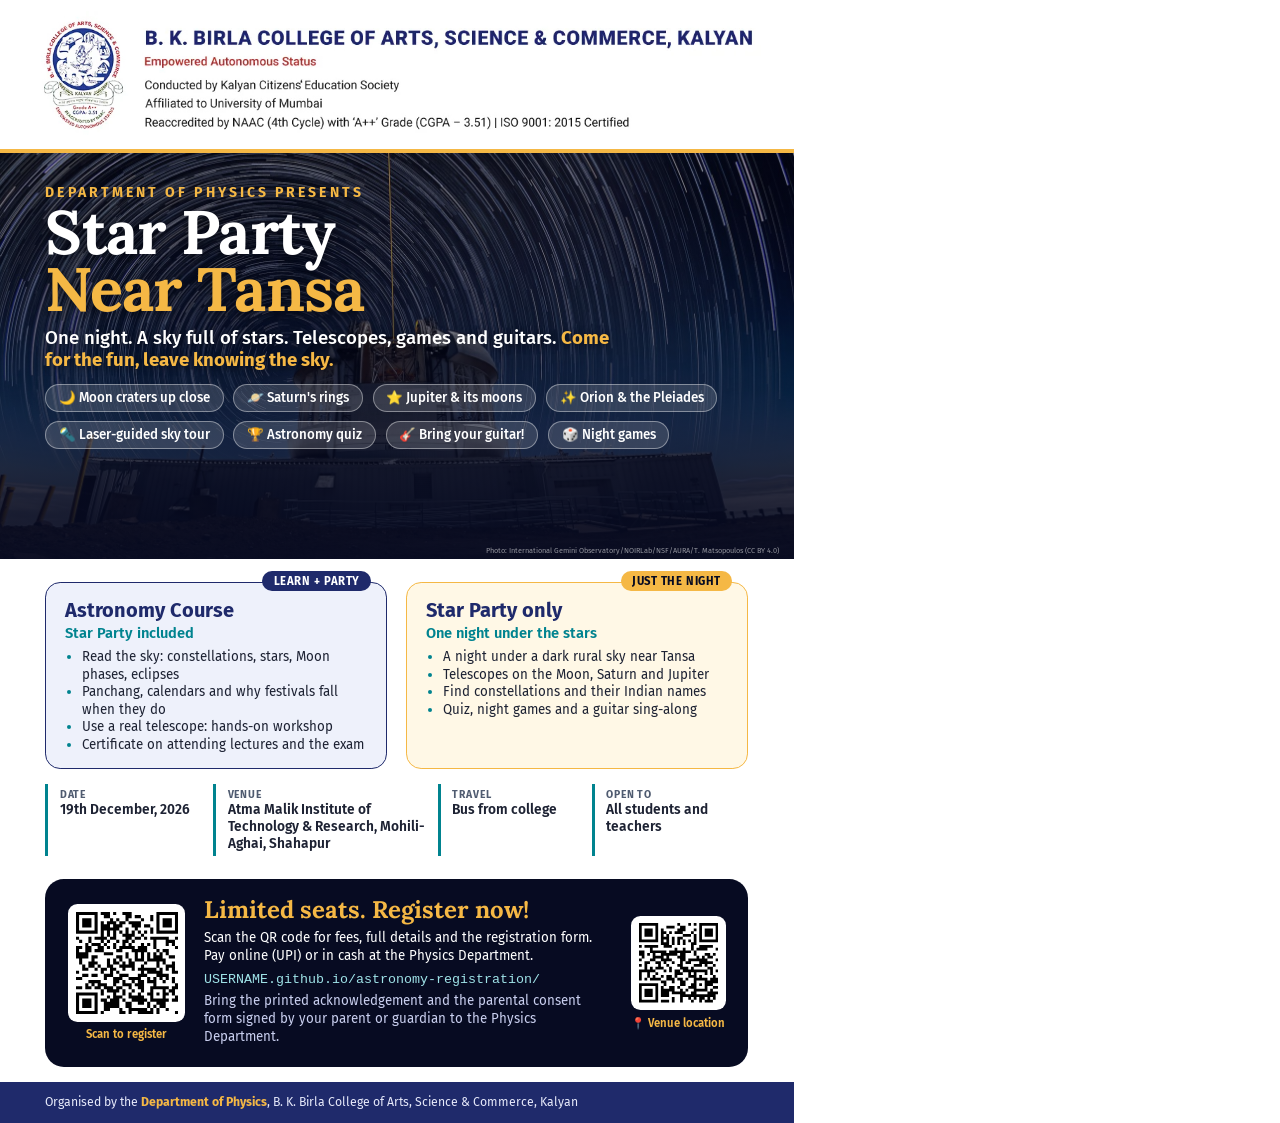
==== commit dd3b744a: "Star Party branding, teacher registration without consent form, pamphlet with full-width college hea" ====
--- a/pamphlet/pamphlet.html
+++ b/pamphlet/pamphlet.html
@@ -13,15 +13,15 @@
   .page { width: 210mm; height: 297mm; position: relative; overflow: hidden; background: #fff; display: flex; flex-direction: column; }
 
   /* college band */
-  .band { background: #fff; padding: 3mm 10mm 2.5mm; text-align: center; border-bottom: 1.2mm solid var(--gold); }
-  .band img { height: 19mm; }
+  .band { background: #fff; padding: 3mm 8mm 2.5mm; text-align: center; border-bottom: 1.2mm solid var(--gold); }
+  .band img { width: 100%; height: auto; display: block; }
 
   /* hero */
-  .hero { position: relative; color: #fff; padding: 5mm 12mm 5.5mm;
+  .hero { position: relative; color: #fff; padding: 8mm 12mm 8mm; flex: 1;
           background: linear-gradient(180deg, rgba(7,11,34,.35), rgba(7,11,34,.55) 45%, rgba(7,11,34,.95)), url("../assets/img/hero-star-trails.jpg") center 35% / cover; }
   .eyebrow { font-weight: 700; letter-spacing: .22em; font-size: 10.5pt; color: var(--gold); text-transform: uppercase; }
   h1 { font-family: "Lora", serif; line-height: .92; margin: 1mm 0 2.5mm; letter-spacing: -.5pt; text-shadow: 0 2px 12px rgba(0,0,0,.5); }
-  h1 .line { display: inline-block; white-space: nowrap; font-size: 60pt; }
+  h1 .line { display: inline-block; white-space: nowrap; font-size: 46pt; }
   h1 .gold { color: var(--gold); }
   .tagline { font-size: 14pt; font-weight: 500; margin: 0 0 3.5mm; max-width: 150mm; text-shadow: 0 1px 8px rgba(0,0,0,.6); }
   .tagline b { color: var(--gold); }
@@ -36,6 +36,7 @@
   .card.course { background: var(--pale); border: .5mm solid var(--indigo); }
   .card.party { background: #fff8e6; border: .5mm solid var(--gold); }
   .card h2 { margin: 0; font-size: 15pt; color: var(--indigo); }
+  .card .sub { font-size: 11pt; font-weight: 600; color: var(--teal); margin: .5mm 0 2mm; }
   .card .price { font-family: "Lora", serif; font-size: 22pt; font-weight: 700; color: var(--indigo); margin: .5mm 0 1.5mm; }
   .card .price small { font-family: "Fira Sans"; font-size: 10pt; font-weight: 600; color: var(--teal); }
   .card ul { margin: 0; padding-left: 4.5mm; font-size: 10pt; line-height: 1.32; }
@@ -72,9 +73,11 @@
     <h1 id="headline"><span class="line">Star Party</span><br><span class="line gold">Near Tansa</span></h1>
     <p class="tagline">One night. A sky full of stars. Telescopes, games and guitars. <b>Come for the fun, leave knowing the sky.</b></p>
     <div class="chips">
-      <span class="chip">&#128301; Saturn's rings &amp; Moon craters</span>
-      <span class="chip">&#127756; The Andromeda Galaxy</span>
-      <span class="chip">&#10024; Laser-guided sky tour</span>
+      <span class="chip">&#127769; Moon craters up close</span>
+      <span class="chip">&#129680; Saturn's rings</span>
+      <span class="chip">&#11088; Jupiter &amp; its moons</span>
+      <span class="chip">&#10024; Orion &amp; the Pleiades</span>
+      <span class="chip">&#128294; Laser-guided sky tour</span>
       <span class="chip">&#127942; Astronomy quiz</span>
       <span class="chip">&#127928; Bring your guitar!</span>
       <span class="chip">&#127922; Night games</span>
@@ -87,7 +90,7 @@
       <div class="card course">
         <span class="badge">LEARN + PARTY</span>
         <h2>Astronomy Course</h2>
-        <div class="price">&#8377;1,000 <small>Star Party included</small></div>
+        <div class="sub">Star Party included</div>
         <ul>
           <li>Read the sky: constellations, stars, Moon phases, eclipses</li>
           <li>Panchang, calendars and why festivals fall when they do</li>
@@ -98,10 +101,10 @@
       <div class="card party">
         <span class="badge">JUST THE NIGHT</span>
         <h2>Star Party only</h2>
-        <div class="price">&#8377;1,000</div>
+        <div class="sub">One night under the stars</div>
         <ul>
           <li>A night under a dark rural sky near Tansa</li>
-          <li>Telescope views of planets, star clusters and nebulae</li>
+          <li>Telescopes on the Moon, Saturn and Jupiter</li>
           <li>Find constellations and their Indian names</li>
           <li>Quiz, night games and a guitar sing-along</li>
         </ul>
@@ -119,7 +122,7 @@
       <div class="qr-col"><div class="qr"><svg version="1.1" xmlns="http://www.w3.org/2000/svg" viewBox="0 0 132 132"  preserveAspectRatio="xMinYMin meet"><rect width="100%" height="100%" fill="white" cx="0" cy="0"/><path d="M0,0l4,0 0,4 -4,0 0,-4z M4,0l4,0 0,4 -4,0 0,-4z M8,0l4,0 0,4 -4,0 0,-4z M12,0l4,0 0,4 -4,0 0,-4z M16,0l4,0 0,4 -4,0 0,-4z M20,0l4,0 0,4 -4,0 0,-4z M24,0l4,0 0,4 -4,0 0,-4z M32,0l4,0 0,4 -4,0 0,-4z M36,0l4,0 0,4 -4,0 0,-4z M40,0l4,0 0,4 -4,0 0,-4z M48,0l4,0 0,4 -4,0 0,-4z M60,0l4,0 0,4 -4,0 0,-4z M64,0l4,0 0,4 -4,0 0,-4z M68,0l4,0 0,4 -4,0 0,-4z M104,0l4,0 0,4 -4,0 0,-4z M108,0l4,0 0,4 -4,0 0,-4z M112,0l4,0 0,4 -4,0 0,-4z M116,0l4,0 0,4 -4,0 0,-4z M120,0l4,0 0,4 -4,0 0,-4z M124,0l4,0 0,4 -4,0 0,-4z M128,0l4,0 0,4 -4,0 0,-4z M0,4l4,0 0,4 -4,0 0,-4z M24,4l4,0 0,4 -4,0 0,-4z M36,4l4,0 0,4 -4,0 0,-4z M40,4l4,0 0,4 -4,0 0,-4z M64,4l4,0 0,4 -4,0 0,-4z M68,4l4,0 0,4 -4,0 0,-4z M76,4l4,0 0,4 -4,0 0,-4z M80,4l4,0 0,4 -4,0 0,-4z M96,4l4,0 0,4 -4,0 0,-4z M104,4l4,0 0,4 -4,0 0,-4z M128,4l4,0 0,4 -4,0 0,-4z M0,8l4,0 0,4 -4,0 0,-4z M8,8l4,0 0,4 -4,0 0,-4z M12,8l4,0 0,4 -4,0 0,-4z M16,8l4,0 0,4 -4,0 0,-4z M24,8l4,0 0,4 -4,0 0,-4z M44,8l4,0 0,4 -4,0 0,-4z M52,8l4,0 0,4 -4,0 0,-4z M64,8l4,0 0,4 -4,0 0,-4z M84,8l4,0 0,4 -4,0 0,-4z M96,8l4,0 0,4 -4,0 0,-4z M104,8l4,0 0,4 -4,0 0,-4z M112,8l4,0 0,4 -4,0 0,-4z M116,8l4,0 0,4 -4,0 0,-4z M120,8l4,0 0,4 -4,0 0,-4z M128,8l4,0 0,4 -4,0 0,-4z M0,12l4,0 0,4 -4,0 0,-4z M8,12l4,0 0,4 -4,0 0,-4z M12,12l4,0 0,4 -4,0 0,-4z M16,12l4,0 0,4 -4,0 0,-4z M24,12l4,0 0,4 -4,0 0,-4z M32,12l4,0 0,4 -4,0 0,-4z M40,12l4,0 0,4 -4,0 0,-4z M44,12l4,0 0,4 -4,0 0,-4z M48,12l4,0 0,4 -4,0 0,-4z M56,12l4,0 0,4 -4,0 0,-4z M60,12l4,0 0,4 -4,0 0,-4z M68,12l4,0 0,4 -4,0 0,-4z M72,12l4,0 0,4 -4,0 0,-4z M76,12l4,0 0,4 -4,0 0,-4z M80,12l4,0 0,4 -4,0 0,-4z M104,12l4,0 0,4 -4,0 0,-4z M112,12l4,0 0,4 -4,0 0,-4z M116,12l4,0 0,4 -4,0 0,-4z M120,12l4,0 0,4 -4,0 0,-4z M128,12l4,0 0,4 -4,0 0,-4z M0,16l4,0 0,4 -4,0 0,-4z M8,16l4,0 0,4 -4,0 0,-4z M12,16l4,0 0,4 -4,0 0,-4z M16,16l4,0 0,4 -4,0 0,-4z M24,16l4,0 0,4 -4,0 0,-4z M32,16l4,0 0,4 -4,0 0,-4z M36,16l4,0 0,4 -4,0 0,-4z M40,16l4,0 0,4 -4,0 0,-4z M48,16l4,0 0,4 -4,0 0,-4z M52,16l4,0 0,4 -4,0 0,-4z M56,16l4,0 0,4 -4,0 0,-4z M72,16l4,0 0,4 -4,0 0,-4z M76,16l4,0 0,4 -4,0 0,-4z M80,16l4,0 0,4 -4,0 0,-4z M88,16l4,0 0,4 -4,0 0,-4z M92,16l4,0 0,4 -4,0 0,-4z M104,16l4,0 0,4 -4,0 0,-4z M112,16l4,0 0,4 -4,0 0,-4z M116,16l4,0 0,4 -4,0 0,-4z M120,16l4,0 0,4 -4,0 0,-4z M128,16l4,0 0,4 -4,0 0,-4z M0,20l4,0 0,4 -4,0 0,-4z M24,20l4,0 0,4 -4,0 0,-4z M32,20l4,0 0,4 -4,0 0,-4z M36,20l4,0 0,4 -4,0 0,-4z M40,20l4,0 0,4 -4,0 0,-4z M44,20l4,0 0,4 -4,0 0,-4z M48,20l4,0 0,4 -4,0 0,-4z M52,20l4,0 0,4 -4,0 0,-4z M64,20l4,0 0,4 -4,0 0,-4z M76,20l4,0 0,4 -4,0 0,-4z M96,20l4,0 0,4 -4,0 0,-4z M104,20l4,0 0,4 -4,0 0,-4z M128,20l4,0 0,4 -4,0 0,-4z M0,24l4,0 0,4 -4,0 0,-4z M4,24l4,0 0,4 -4,0 0,-4z M8,24l4,0 0,4 -4,0 0,-4z M12,24l4,0 0,4 -4,0 0,-4z M16,24l4,0 0,4 -4,0 0,-4z M20,24l4,0 0,4 -4,0 0,-4z M24,24l4,0 0,4 -4,0 0,-4z M32,24l4,0 0,4 -4,0 0,-4z M40,24l4,0 0,4 -4,0 0,-4z M48,24l4,0 0,4 -4,0 0,-4z M56,24l4,0 0,4 -4,0 0,-4z M64,24l4,0 0,4 -4,0 0,-4z M72,24l4,0 0,4 -4,0 0,-4z M80,24l4,0 0,4 -4,0 0,-4z M88,24l4,0 0,4 -4,0 0,-4z M96,24l4,0 0,4 -4,0 0,-4z M104,24l4,0 0,4 -4,0 0,-4z M108,24l4,0 0,4 -4,0 0,-4z M112,24l4,0 0,4 -4,0 0,-4z M116,24l4,0 0,4 -4,0 0,-4z M120,24l4,0 0,4 -4,0 0,-4z M124,24l4,0 0,4 -4,0 0,-4z M128,24l4,0 0,4 -4,0 0,-4z M32,28l4,0 0,4 -4,0 0,-4z M40,28l4,0 0,4 -4,0 0,-4z M48,28l4,0 0,4 -4,0 0,-4z M60,28l4,0 0,4 -4,0 0,-4z M64,28l4,0 0,4 -4,0 0,-4z M68,28l4,0 0,4 -4,0 0,-4z M72,28l4,0 0,4 -4,0 0,-4z M84,28l4,0 0,4 -4,0 0,-4z M0,32l4,0 0,4 -4,0 0,-4z M16,32l4,0 0,4 -4,0 0,-4z M24,32l4,0 0,4 -4,0 0,-4z M28,32l4,0 0,4 -4,0 0,-4z M32,32l4,0 0,4 -4,0 0,-4z M36,32l4,0 0,4 -4,0 0,-4z M44,32l4,0 0,4 -4,0 0,-4z M48,32l4,0 0,4 -4,0 0,-4z M64,32l4,0 0,4 -4,0 0,-4z M68,32l4,0 0,4 -4,0 0,-4z M76,32l4,0 0,4 -4,0 0,-4z M80,32l4,0 0,4 -4,0 0,-4z M88,32l4,0 0,4 -4,0 0,-4z M96,32l4,0 0,4 -4,0 0,-4z M100,32l4,0 0,4 -4,0 0,-4z M104,32l4,0 0,4 -4,0 0,-4z M108,32l4,0 0,4 -4,0 0,-4z M112,32l4,0 0,4 -4,0 0,-4z M116,32l4,0 0,4 -4,0 0,-4z M128,32l4,0 0,4 -4,0 0,-4z M4,36l4,0 0,4 -4,0 0,-4z M16,36l4,0 0,4 -4,0 0,-4z M32,36l4,0 0,4 -4,0 0,-4z M40,36l4,0 0,4 -4,0 0,-4z M52,36l4,0 0,4 -4,0 0,-4z M60,36l4,0 0,4 -4,0 0,-4z M64,36l4,0 0,4 -4,0 0,-4z M72,36l4,0 0,4 -4,0 0,-4z M100,36l4,0 0,4 -4,0 0,-4z M116,36l4,0 0,4 -4,0 0,-4z M120,36l4,0 0,4 -4,0 0,-4z M124,36l4,0 0,4 -4,0 0,-4z M12,40l4,0 0,4 -4,0 0,-4z M20,40l4,0 0,4 -4,0 0,-4z M24,40l4,0 0,4 -4,0 0,-4z M28,40l4,0 0,4 -4,0 0,-4z M36,40l4,0 0,4 -4,0 0,-4z M48,40l4,0 0,4 -4,0 0,-4z M60,40l4,0 0,4 -4,0 0,-4z M68,40l4,0 0,4 -4,0 0,-4z M84,40l4,0 0,4 -4,0 0,-4z M92,40l4,0 0,4 -4,0 0,-4z M100,40l4,0 0,4 -4,0 0,-4z M116,40l4,0 0,4 -4,0 0,-4z M124,40l4,0 0,4 -4,0 0,-4z M0,44l4,0 0,4 -4,0 0,-4z M4,44l4,0 0,4 -4,0 0,-4z M12,44l4,0 0,4 -4,0 0,-4z M16,44l4,0 0,4 -4,0 0,-4z M28,44l4,0 0,4 -4,0 0,-4z M32,44l4,0 0,4 -4,0 0,-4z M40,44l4,0 0,4 -4,0 0,-4z M48,44l4,0 0,4 -4,0 0,-4z M56,44l4,0 0,4 -4,0 0,-4z M60,44l4,0 0,4 -4,0 0,-4z M64,44l4,0 0,4 -4,0 0,-4z M68,44l4,0 0,4 -4,0 0,-4z M72,44l4,0 0,4 -4,0 0,-4z M80,44l4,0 0,4 -4,0 0,-4z M84,44l4,0 0,4 -4,0 0,-4z M88,44l4,0 0,4 -4,0 0,-4z M100,44l4,0 0,4 -4,0 0,-4z M128,44l4,0 0,4 -4,0 0,-4z M0,48l4,0 0,4 -4,0 0,-4z M12,48l4,0 0,4 -4,0 0,-4z M16,48l4,0 0,4 -4,0 0,-4z M24,48l4,0 0,4 -4,0 0,-4z M28,48l4,0 0,4 -4,0 0,-4z M32,48l4,0 0,4 -4,0 0,-4z M52,48l4,0 0,4 -4,0 0,-4z M56,48l4,0 0,4 -4,0 0,-4z M72,48l4,0 0,4 -4,0 0,-4z M76,48l4,0 0,4 -4,0 0,-4z M80,48l4,0 0,4 -4,0 0,-4z M84,48l4,0 0,4 -4,0 0,-4z M88,48l4,0 0,4 -4,0 0,-4z M104,48l4,0 0,4 -4,0 0,-4z M112,48l4,0 0,4 -4,0 0,-4z M116,48l4,0 0,4 -4,0 0,-4z M0,52l4,0 0,4 -4,0 0,-4z M4,52l4,0 0,4 -4,0 0,-4z M8,52l4,0 0,4 -4,0 0,-4z M12,52l4,0 0,4 -4,0 0,-4z M36,52l4,0 0,4 -4,0 0,-4z M40,52l4,0 0,4 -4,0 0,-4z M44,52l4,0 0,4 -4,0 0,-4z M64,52l4,0 0,4 -4,0 0,-4z M76,52l4,0 0,4 -4,0 0,-4z M84,52l4,0 0,4 -4,0 0,-4z M92,52l4,0 0,4 -4,0 0,-4z M100,52l4,0 0,4 -4,0 0,-4z M108,52l4,0 0,4 -4,0 0,-4z M116,52l4,0 0,4 -4,0 0,-4z M0,56l4,0 0,4 -4,0 0,-4z M4,56l4,0 0,4 -4,0 0,-4z M8,56l4,0 0,4 -4,0 0,-4z M12,56l4,0 0,4 -4,0 0,-4z M20,56l4,0 0,4 -4,0 0,-4z M24,56l4,0 0,4 -4,0 0,-4z M52,56l4,0 0,4 -4,0 0,-4z M56,56l4,0 0,4 -4,0 0,-4z M64,56l4,0 0,4 -4,0 0,-4z M76,56l4,0 0,4 -4,0 0,-4z M84,56l4,0 0,4 -4,0 0,-4z M92,56l4,0 0,4 -4,0 0,-4z M100,56l4,0 0,4 -4,0 0,-4z M104,56l4,0 0,4 -4,0 0,-4z M108,56l4,0 0,4 -4,0 0,-4z M120,56l4,0 0,4 -4,0 0,-4z M124,56l4,0 0,4 -4,0 0,-4z M4,60l4,0 0,4 -4,0 0,-4z M20,60l4,0 0,4 -4,0 0,-4z M40,60l4,0 0,4 -4,0 0,-4z M48,60l4,0 0,4 -4,0 0,-4z M56,60l4,0 0,4 -4,0 0,-4z M68,60l4,0 0,4 -4,0 0,-4z M76,60l4,0 0,4 -4,0 0,-4z M80,60l4,0 0,4 -4,0 0,-4z M84,60l4,0 0,4 -4,0 0,-4z M92,60l4,0 0,4 -4,0 0,-4z M96,60l4,0 0,4 -4,0 0,-4z M100,60l4,0 0,4 -4,0 0,-4z M104,60l4,0 0,4 -4,0 0,-4z M108,60l4,0 0,4 -4,0 0,-4z M112,60l4,0 0,4 -4,0 0,-4z M4,64l4,0 0,4 -4,0 0,-4z M16,64l4,0 0,4 -4,0 0,-4z M20,64l4,0 0,4 -4,0 0,-4z M24,64l4,0 0,4 -4,0 0,-4z M40,64l4,0 0,4 -4,0 0,-4z M48,64l4,0 0,4 -4,0 0,-4z M52,64l4,0 0,4 -4,0 0,-4z M60,64l4,0 0,4 -4,0 0,-4z M68,64l4,0 0,4 -4,0 0,-4z M72,64l4,0 0,4 -4,0 0,-4z M88,64l4,0 0,4 -4,0 0,-4z M104,64l4,0 0,4 -4,0 0,-4z M112,64l4,0 0,4 -4,0 0,-4z M124,64l4,0 0,4 -4,0 0,-4z M8,68l4,0 0,4 -4,0 0,-4z M16,68l4,0 0,4 -4,0 0,-4z M20,68l4,0 0,4 -4,0 0,-4z M28,68l4,0 0,4 -4,0 0,-4z M40,68l4,0 0,4 -4,0 0,-4z M44,68l4,0 0,4 -4,0 0,-4z M56,68l4,0 0,4 -4,0 0,-4z M60,68l4,0 0,4 -4,0 0,-4z M64,68l4,0 0,4 -4,0 0,-4z M68,68l4,0 0,4 -4,0 0,-4z M72,68l4,0 0,4 -4,0 0,-4z M84,68l4,0 0,4 -4,0 0,-4z M104,68l4,0 0,4 -4,0 0,-4z M116,68l4,0 0,4 -4,0 0,-4z M120,68l4,0 0,4 -4,0 0,-4z M124,68l4,0 0,4 -4,0 0,-4z M8,72l4,0 0,4 -4,0 0,-4z M12,72l4,0 0,4 -4,0 0,-4z M24,72l4,0 0,4 -4,0 0,-4z M32,72l4,0 0,4 -4,0 0,-4z M36,72l4,0 0,4 -4,0 0,-4z M44,72l4,0 0,4 -4,0 0,-4z M48,72l4,0 0,4 -4,0 0,-4z M60,72l4,0 0,4 -4,0 0,-4z M72,72l4,0 0,4 -4,0 0,-4z M80,72l4,0 0,4 -4,0 0,-4z M84,72l4,0 0,4 -4,0 0,-4z M88,72l4,0 0,4 -4,0 0,-4z M92,72l4,0 0,4 -4,0 0,-4z M96,72l4,0 0,4 -4,0 0,-4z M100,72l4,0 0,4 -4,0 0,-4z M108,72l4,0 0,4 -4,0 0,-4z M116,72l4,0 0,4 -4,0 0,-4z M124,72l4,0 0,4 -4,0 0,-4z M0,76l4,0 0,4 -4,0 0,-4z M32,76l4,0 0,4 -4,0 0,-4z M44,76l4,0 0,4 -4,0 0,-4z M52,76l4,0 0,4 -4,0 0,-4z M84,76l4,0 0,4 -4,0 0,-4z M92,76l4,0 0,4 -4,0 0,-4z M96,76l4,0 0,4 -4,0 0,-4z M100,76l4,0 0,4 -4,0 0,-4z M104,76l4,0 0,4 -4,0 0,-4z M108,76l4,0 0,4 -4,0 0,-4z M124,76l4,0 0,4 -4,0 0,-4z M128,76l4,0 0,4 -4,0 0,-4z M8,80l4,0 0,4 -4,0 0,-4z M12,80l4,0 0,4 -4,0 0,-4z M20,80l4,0 0,4 -4,0 0,-4z M24,80l4,0 0,4 -4,0 0,-4z M36,80l4,0 0,4 -4,0 0,-4z M40,80l4,0 0,4 -4,0 0,-4z M44,80l4,0 0,4 -4,0 0,-4z M56,80l4,0 0,4 -4,0 0,-4z M60,80l4,0 0,4 -4,0 0,-4z M64,80l4,0 0,4 -4,0 0,-4z M80,80l4,0 0,4 -4,0 0,-4z M84,80l4,0 0,4 -4,0 0,-4z M88,80l4,0 0,4 -4,0 0,-4z M104,80l4,0 0,4 -4,0 0,-4z M108,80l4,0 0,4 -4,0 0,-4z M112,80l4,0 0,4 -4,0 0,-4z M116,80l4,0 0,4 -4,0 0,-4z M0,84l4,0 0,4 -4,0 0,-4z M4,84l4,0 0,4 -4,0 0,-4z M36,84l4,0 0,4 -4,0 0,-4z M48,84l4,0 0,4 -4,0 0,-4z M52,84l4,0 0,4 -4,0 0,-4z M56,84l4,0 0,4 -4,0 0,-4z M68,84l4,0 0,4 -4,0 0,-4z M72,84l4,0 0,4 -4,0 0,-4z M76,84l4,0 0,4 -4,0 0,-4z M80,84l4,0 0,4 -4,0 0,-4z M92,84l4,0 0,4 -4,0 0,-4z M100,84l4,0 0,4 -4,0 0,-4z M108,84l4,0 0,4 -4,0 0,-4z M116,84l4,0 0,4 -4,0 0,-4z M124,84l4,0 0,4 -4,0 0,-4z M16,88l4,0 0,4 -4,0 0,-4z M20,88l4,0 0,4 -4,0 0,-4z M24,88l4,0 0,4 -4,0 0,-4z M28,88l4,0 0,4 -4,0 0,-4z M48,88l4,0 0,4 -4,0 0,-4z M52,88l4,0 0,4 -4,0 0,-4z M60,88l4,0 0,4 -4,0 0,-4z M72,88l4,0 0,4 -4,0 0,-4z M80,88l4,0 0,4 -4,0 0,-4z M84,88l4,0 0,4 -4,0 0,-4z M92,88l4,0 0,4 -4,0 0,-4z M96,88l4,0 0,4 -4,0 0,-4z M100,88l4,0 0,4 -4,0 0,-4z M112,88l4,0 0,4 -4,0 0,-4z M124,88l4,0 0,4 -4,0 0,-4z M12,92l4,0 0,4 -4,0 0,-4z M20,92l4,0 0,4 -4,0 0,-4z M28,92l4,0 0,4 -4,0 0,-4z M32,92l4,0 0,4 -4,0 0,-4z M36,92l4,0 0,4 -4,0 0,-4z M48,92l4,0 0,4 -4,0 0,-4z M60,92l4,0 0,4 -4,0 0,-4z M64,92l4,0 0,4 -4,0 0,-4z M68,92l4,0 0,4 -4,0 0,-4z M76,92l4,0 0,4 -4,0 0,-4z M80,92l4,0 0,4 -4,0 0,-4z M84,92l4,0 0,4 -4,0 0,-4z M100,92l4,0 0,4 -4,0 0,-4z M128,92l4,0 0,4 -4,0 0,-4z M0,96l4,0 0,4 -4,0 0,-4z M4,96l4,0 0,4 -4,0 0,-4z M12,96l4,0 0,4 -4,0 0,-4z M16,96l4,0 0,4 -4,0 0,-4z M24,96l4,0 0,4 -4,0 0,-4z M28,96l4,0 0,4 -4,0 0,-4z M36,96l4,0 0,4 -4,0 0,-4z M40,96l4,0 0,4 -4,0 0,-4z M44,96l4,0 0,4 -4,0 0,-4z M52,96l4,0 0,4 -4,0 0,-4z M56,96l4,0 0,4 -4,0 0,-4z M68,96l4,0 0,4 -4,0 0,-4z M80,96l4,0 0,4 -4,0 0,-4z M84,96l4,0 0,4 -4,0 0,-4z M96,96l4,0 0,4 -4,0 0,-4z M100,96l4,0 0,4 -4,0 0,-4z M104,96l4,0 0,4 -4,0 0,-4z M108,96l4,0 0,4 -4,0 0,-4z M112,96l4,0 0,4 -4,0 0,-4z M116,96l4,0 0,4 -4,0 0,-4z M124,96l4,0 0,4 -4,0 0,-4z M128,96l4,0 0,4 -4,0 0,-4z M32,100l4,0 0,4 -4,0 0,-4z M40,100l4,0 0,4 -4,0 0,-4z M44,100l4,0 0,4 -4,0 0,-4z M48,100l4,0 0,4 -4,0 0,-4z M52,100l4,0 0,4 -4,0 0,-4z M60,100l4,0 0,4 -4,0 0,-4z M72,100l4,0 0,4 -4,0 0,-4z M84,100l4,0 0,4 -4,0 0,-4z M96,100l4,0 0,4 -4,0 0,-4z M112,100l4,0 0,4 -4,0 0,-4z M120,100l4,0 0,4 -4,0 0,-4z M124,100l4,0 0,4 -4,0 0,-4z M0,104l4,0 0,4 -4,0 0,-4z M4,104l4,0 0,4 -4,0 0,-4z M8,104l4,0 0,4 -4,0 0,-4z M12,104l4,0 0,4 -4,0 0,-4z M16,104l4,0 0,4 -4,0 0,-4z M20,104l4,0 0,4 -4,0 0,-4z M24,104l4,0 0,4 -4,0 0,-4z M32,104l4,0 0,4 -4,0 0,-4z M48,104l4,0 0,4 -4,0 0,-4z M60,104l4,0 0,4 -4,0 0,-4z M68,104l4,0 0,4 -4,0 0,-4z M80,104l4,0 0,4 -4,0 0,-4z M92,104l4,0 0,4 -4,0 0,-4z M96,104l4,0 0,4 -4,0 0,-4z M104,104l4,0 0,4 -4,0 0,-4z M112,104l4,0 0,4 -4,0 0,-4z M116,104l4,0 0,4 -4,0 0,-4z M124,104l4,0 0,4 -4,0 0,-4z M0,108l4,0 0,4 -4,0 0,-4z M24,108l4,0 0,4 -4,0 0,-4z M40,108l4,0 0,4 -4,0 0,-4z M48,108l4,0 0,4 -4,0 0,-4z M52,108l4,0 0,4 -4,0 0,-4z M56,108l4,0 0,4 -4,0 0,-4z M68,108l4,0 0,4 -4,0 0,-4z M72,108l4,0 0,4 -4,0 0,-4z M76,108l4,0 0,4 -4,0 0,-4z M80,108l4,0 0,4 -4,0 0,-4z M84,108l4,0 0,4 -4,0 0,-4z M96,108l4,0 0,4 -4,0 0,-4z M112,108l4,0 0,4 -4,0 0,-4z M128,108l4,0 0,4 -4,0 0,-4z M0,112l4,0 0,4 -4,0 0,-4z M8,112l4,0 0,4 -4,0 0,-4z M12,112l4,0 0,4 -4,0 0,-4z M16,112l4,0 0,4 -4,0 0,-4z M24,112l4,0 0,4 -4,0 0,-4z M32,112l4,0 0,4 -4,0 0,-4z M36,112l4,0 0,4 -4,0 0,-4z M44,112l4,0 0,4 -4,0 0,-4z M48,112l4,0 0,4 -4,0 0,-4z M52,112l4,0 0,4 -4,0 0,-4z M60,112l4,0 0,4 -4,0 0,-4z M72,112l4,0 0,4 -4,0 0,-4z M76,112l4,0 0,4 -4,0 0,-4z M80,112l4,0 0,4 -4,0 0,-4z M84,112l4,0 0,4 -4,0 0,-4z M88,112l4,0 0,4 -4,0 0,-4z M96,112l4,0 0,4 -4,0 0,-4z M100,112l4,0 0,4 -4,0 0,-4z M104,112l4,0 0,4 -4,0 0,-4z M108,112l4,0 0,4 -4,0 0,-4z M112,112l4,0 0,4 -4,0 0,-4z M116,112l4,0 0,4 -4,0 0,-4z M124,112l4,0 0,4 -4,0 0,-4z M128,112l4,0 0,4 -4,0 0,-4z M0,116l4,0 0,4 -4,0 0,-4z M8,116l4,0 0,4 -4,0 0,-4z M12,116l4,0 0,4 -4,0 0,-4z M16,116l4,0 0,4 -4,0 0,-4z M24,116l4,0 0,4 -4,0 0,-4z M36,116l4,0 0,4 -4,0 0,-4z M40,116l4,0 0,4 -4,0 0,-4z M44,116l4,0 0,4 -4,0 0,-4z M48,116l4,0 0,4 -4,0 0,-4z M52,116l4,0 0,4 -4,0 0,-4z M64,116l4,0 0,4 -4,0 0,-4z M68,116l4,0 0,4 -4,0 0,-4z M80,116l4,0 0,4 -4,0 0,-4z M84,116l4,0 0,4 -4,0 0,-4z M92,116l4,0 0,4 -4,0 0,-4z M104,116l4,0 0,4 -4,0 0,-4z M108,116l4,0 0,4 -4,0 0,-4z M112,116l4,0 0,4 -4,0 0,-4z M0,120l4,0 0,4 -4,0 0,-4z M8,120l4,0 0,4 -4,0 0,-4z M12,120l4,0 0,4 -4,0 0,-4z M16,120l4,0 0,4 -4,0 0,-4z M24,120l4,0 0,4 -4,0 0,-4z M36,120l4,0 0,4 -4,0 0,-4z M40,120l4,0 0,4 -4,0 0,-4z M44,120l4,0 0,4 -4,0 0,-4z M48,120l4,0 0,4 -4,0 0,-4z M52,120l4,0 0,4 -4,0 0,-4z M64,120l4,0 0,4 -4,0 0,-4z M68,120l4,0 0,4 -4,0 0,-4z M92,120l4,0 0,4 -4,0 0,-4z M100,120l4,0 0,4 -4,0 0,-4z M108,120l4,0 0,4 -4,0 0,-4z M112,120l4,0 0,4 -4,0 0,-4z M0,124l4,0 0,4 -4,0 0,-4z M24,124l4,0 0,4 -4,0 0,-4z M36,124l4,0 0,4 -4,0 0,-4z M40,124l4,0 0,4 -4,0 0,-4z M56,124l4,0 0,4 -4,0 0,-4z M68,124l4,0 0,4 -4,0 0,-4z M72,124l4,0 0,4 -4,0 0,-4z M76,124l4,0 0,4 -4,0 0,-4z M80,124l4,0 0,4 -4,0 0,-4z M84,124l4,0 0,4 -4,0 0,-4z M88,124l4,0 0,4 -4,0 0,-4z M96,124l4,0 0,4 -4,0 0,-4z M104,124l4,0 0,4 -4,0 0,-4z M116,124l4,0 0,4 -4,0 0,-4z M0,128l4,0 0,4 -4,0 0,-4z M4,128l4,0 0,4 -4,0 0,-4z M8,128l4,0 0,4 -4,0 0,-4z M12,128l4,0 0,4 -4,0 0,-4z M16,128l4,0 0,4 -4,0 0,-4z M20,128l4,0 0,4 -4,0 0,-4z M24,128l4,0 0,4 -4,0 0,-4z M32,128l4,0 0,4 -4,0 0,-4z M56,128l4,0 0,4 -4,0 0,-4z M60,128l4,0 0,4 -4,0 0,-4z M68,128l4,0 0,4 -4,0 0,-4z M80,128l4,0 0,4 -4,0 0,-4z M84,128l4,0 0,4 -4,0 0,-4z M88,128l4,0 0,4 -4,0 0,-4z M92,128l4,0 0,4 -4,0 0,-4z M96,128l4,0 0,4 -4,0 0,-4z M104,128l4,0 0,4 -4,0 0,-4z M128,128l4,0 0,4 -4,0 0,-4z " stroke="transparent" fill="black"/></svg></div><span>Scan to register</span></div>
       <div class="reg-text">
         <h3>Limited seats. Register now!</h3>
-        <p>Scan the QR code, fill in the form and pay online (UPI) or in cash at the Physics Department.</p>
+        <p>Scan the QR code for fees, full details and the registration form. Pay online (UPI) or in cash at the Physics Department.</p>
         <p class="url">USERNAME.github.io/astronomy-registration/</p>
         <p class="note">Bring the printed acknowledgement and the parental consent form signed by your parent or guardian to the Physics Department.</p>
       </div>
@@ -132,19 +135,5 @@
     <span></span>
   </div>
 </div>
-<script>
-  // make the headline exactly as wide as the header
-  document.fonts.ready.then(() => {
-    const h = document.getElementById("headline"), lines = h.querySelectorAll(".line");
-    const target = h.clientWidth - 1;
-    let size = 60;
-    for (let i = 0; i < 40; i++) {
-      const w = Math.max(...Array.from(lines, l => l.getBoundingClientRect().width));
-      size = size * target / w;
-      lines.forEach(l => l.style.fontSize = size + "pt");
-      if (Math.abs(w - target) < 2) break;
-    }
-  });
-</script>
 </body>
 </html>
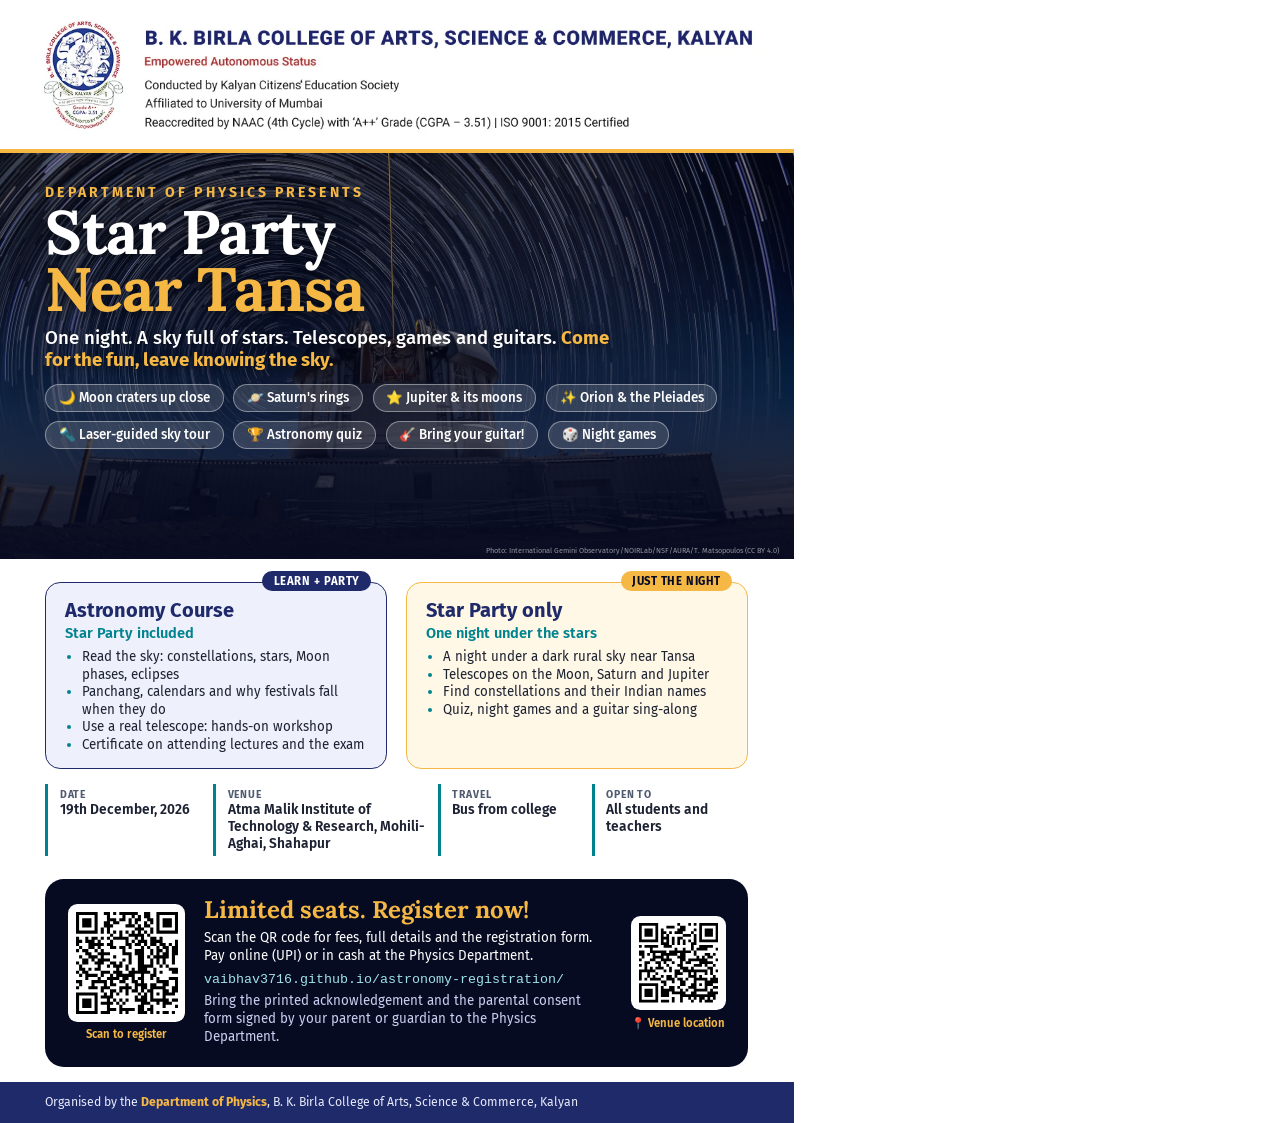
==== commit d892afa1: "Pamphlet QR points to the live site" ====
--- a/pamphlet/pamphlet.html
+++ b/pamphlet/pamphlet.html
@@ -119,11 +119,11 @@
     </div>
 
     <div class="register">
-      <div class="qr-col"><div class="qr"><svg version="1.1" xmlns="http://www.w3.org/2000/svg" viewBox="0 0 132 132"  preserveAspectRatio="xMinYMin meet"><rect width="100%" height="100%" fill="white" cx="0" cy="0"/><path d="M0,0l4,0 0,4 -4,0 0,-4z M4,0l4,0 0,4 -4,0 0,-4z M8,0l4,0 0,4 -4,0 0,-4z M12,0l4,0 0,4 -4,0 0,-4z M16,0l4,0 0,4 -4,0 0,-4z M20,0l4,0 0,4 -4,0 0,-4z M24,0l4,0 0,4 -4,0 0,-4z M32,0l4,0 0,4 -4,0 0,-4z M36,0l4,0 0,4 -4,0 0,-4z M40,0l4,0 0,4 -4,0 0,-4z M48,0l4,0 0,4 -4,0 0,-4z M60,0l4,0 0,4 -4,0 0,-4z M64,0l4,0 0,4 -4,0 0,-4z M68,0l4,0 0,4 -4,0 0,-4z M104,0l4,0 0,4 -4,0 0,-4z M108,0l4,0 0,4 -4,0 0,-4z M112,0l4,0 0,4 -4,0 0,-4z M116,0l4,0 0,4 -4,0 0,-4z M120,0l4,0 0,4 -4,0 0,-4z M124,0l4,0 0,4 -4,0 0,-4z M128,0l4,0 0,4 -4,0 0,-4z M0,4l4,0 0,4 -4,0 0,-4z M24,4l4,0 0,4 -4,0 0,-4z M36,4l4,0 0,4 -4,0 0,-4z M40,4l4,0 0,4 -4,0 0,-4z M64,4l4,0 0,4 -4,0 0,-4z M68,4l4,0 0,4 -4,0 0,-4z M76,4l4,0 0,4 -4,0 0,-4z M80,4l4,0 0,4 -4,0 0,-4z M96,4l4,0 0,4 -4,0 0,-4z M104,4l4,0 0,4 -4,0 0,-4z M128,4l4,0 0,4 -4,0 0,-4z M0,8l4,0 0,4 -4,0 0,-4z M8,8l4,0 0,4 -4,0 0,-4z M12,8l4,0 0,4 -4,0 0,-4z M16,8l4,0 0,4 -4,0 0,-4z M24,8l4,0 0,4 -4,0 0,-4z M44,8l4,0 0,4 -4,0 0,-4z M52,8l4,0 0,4 -4,0 0,-4z M64,8l4,0 0,4 -4,0 0,-4z M84,8l4,0 0,4 -4,0 0,-4z M96,8l4,0 0,4 -4,0 0,-4z M104,8l4,0 0,4 -4,0 0,-4z M112,8l4,0 0,4 -4,0 0,-4z M116,8l4,0 0,4 -4,0 0,-4z M120,8l4,0 0,4 -4,0 0,-4z M128,8l4,0 0,4 -4,0 0,-4z M0,12l4,0 0,4 -4,0 0,-4z M8,12l4,0 0,4 -4,0 0,-4z M12,12l4,0 0,4 -4,0 0,-4z M16,12l4,0 0,4 -4,0 0,-4z M24,12l4,0 0,4 -4,0 0,-4z M32,12l4,0 0,4 -4,0 0,-4z M40,12l4,0 0,4 -4,0 0,-4z M44,12l4,0 0,4 -4,0 0,-4z M48,12l4,0 0,4 -4,0 0,-4z M56,12l4,0 0,4 -4,0 0,-4z M60,12l4,0 0,4 -4,0 0,-4z M68,12l4,0 0,4 -4,0 0,-4z M72,12l4,0 0,4 -4,0 0,-4z M76,12l4,0 0,4 -4,0 0,-4z M80,12l4,0 0,4 -4,0 0,-4z M104,12l4,0 0,4 -4,0 0,-4z M112,12l4,0 0,4 -4,0 0,-4z M116,12l4,0 0,4 -4,0 0,-4z M120,12l4,0 0,4 -4,0 0,-4z M128,12l4,0 0,4 -4,0 0,-4z M0,16l4,0 0,4 -4,0 0,-4z M8,16l4,0 0,4 -4,0 0,-4z M12,16l4,0 0,4 -4,0 0,-4z M16,16l4,0 0,4 -4,0 0,-4z M24,16l4,0 0,4 -4,0 0,-4z M32,16l4,0 0,4 -4,0 0,-4z M36,16l4,0 0,4 -4,0 0,-4z M40,16l4,0 0,4 -4,0 0,-4z M48,16l4,0 0,4 -4,0 0,-4z M52,16l4,0 0,4 -4,0 0,-4z M56,16l4,0 0,4 -4,0 0,-4z M72,16l4,0 0,4 -4,0 0,-4z M76,16l4,0 0,4 -4,0 0,-4z M80,16l4,0 0,4 -4,0 0,-4z M88,16l4,0 0,4 -4,0 0,-4z M92,16l4,0 0,4 -4,0 0,-4z M104,16l4,0 0,4 -4,0 0,-4z M112,16l4,0 0,4 -4,0 0,-4z M116,16l4,0 0,4 -4,0 0,-4z M120,16l4,0 0,4 -4,0 0,-4z M128,16l4,0 0,4 -4,0 0,-4z M0,20l4,0 0,4 -4,0 0,-4z M24,20l4,0 0,4 -4,0 0,-4z M32,20l4,0 0,4 -4,0 0,-4z M36,20l4,0 0,4 -4,0 0,-4z M40,20l4,0 0,4 -4,0 0,-4z M44,20l4,0 0,4 -4,0 0,-4z M48,20l4,0 0,4 -4,0 0,-4z M52,20l4,0 0,4 -4,0 0,-4z M64,20l4,0 0,4 -4,0 0,-4z M76,20l4,0 0,4 -4,0 0,-4z M96,20l4,0 0,4 -4,0 0,-4z M104,20l4,0 0,4 -4,0 0,-4z M128,20l4,0 0,4 -4,0 0,-4z M0,24l4,0 0,4 -4,0 0,-4z M4,24l4,0 0,4 -4,0 0,-4z M8,24l4,0 0,4 -4,0 0,-4z M12,24l4,0 0,4 -4,0 0,-4z M16,24l4,0 0,4 -4,0 0,-4z M20,24l4,0 0,4 -4,0 0,-4z M24,24l4,0 0,4 -4,0 0,-4z M32,24l4,0 0,4 -4,0 0,-4z M40,24l4,0 0,4 -4,0 0,-4z M48,24l4,0 0,4 -4,0 0,-4z M56,24l4,0 0,4 -4,0 0,-4z M64,24l4,0 0,4 -4,0 0,-4z M72,24l4,0 0,4 -4,0 0,-4z M80,24l4,0 0,4 -4,0 0,-4z M88,24l4,0 0,4 -4,0 0,-4z M96,24l4,0 0,4 -4,0 0,-4z M104,24l4,0 0,4 -4,0 0,-4z M108,24l4,0 0,4 -4,0 0,-4z M112,24l4,0 0,4 -4,0 0,-4z M116,24l4,0 0,4 -4,0 0,-4z M120,24l4,0 0,4 -4,0 0,-4z M124,24l4,0 0,4 -4,0 0,-4z M128,24l4,0 0,4 -4,0 0,-4z M32,28l4,0 0,4 -4,0 0,-4z M40,28l4,0 0,4 -4,0 0,-4z M48,28l4,0 0,4 -4,0 0,-4z M60,28l4,0 0,4 -4,0 0,-4z M64,28l4,0 0,4 -4,0 0,-4z M68,28l4,0 0,4 -4,0 0,-4z M72,28l4,0 0,4 -4,0 0,-4z M84,28l4,0 0,4 -4,0 0,-4z M0,32l4,0 0,4 -4,0 0,-4z M16,32l4,0 0,4 -4,0 0,-4z M24,32l4,0 0,4 -4,0 0,-4z M28,32l4,0 0,4 -4,0 0,-4z M32,32l4,0 0,4 -4,0 0,-4z M36,32l4,0 0,4 -4,0 0,-4z M44,32l4,0 0,4 -4,0 0,-4z M48,32l4,0 0,4 -4,0 0,-4z M64,32l4,0 0,4 -4,0 0,-4z M68,32l4,0 0,4 -4,0 0,-4z M76,32l4,0 0,4 -4,0 0,-4z M80,32l4,0 0,4 -4,0 0,-4z M88,32l4,0 0,4 -4,0 0,-4z M96,32l4,0 0,4 -4,0 0,-4z M100,32l4,0 0,4 -4,0 0,-4z M104,32l4,0 0,4 -4,0 0,-4z M108,32l4,0 0,4 -4,0 0,-4z M112,32l4,0 0,4 -4,0 0,-4z M116,32l4,0 0,4 -4,0 0,-4z M128,32l4,0 0,4 -4,0 0,-4z M4,36l4,0 0,4 -4,0 0,-4z M16,36l4,0 0,4 -4,0 0,-4z M32,36l4,0 0,4 -4,0 0,-4z M40,36l4,0 0,4 -4,0 0,-4z M52,36l4,0 0,4 -4,0 0,-4z M60,36l4,0 0,4 -4,0 0,-4z M64,36l4,0 0,4 -4,0 0,-4z M72,36l4,0 0,4 -4,0 0,-4z M100,36l4,0 0,4 -4,0 0,-4z M116,36l4,0 0,4 -4,0 0,-4z M120,36l4,0 0,4 -4,0 0,-4z M124,36l4,0 0,4 -4,0 0,-4z M12,40l4,0 0,4 -4,0 0,-4z M20,40l4,0 0,4 -4,0 0,-4z M24,40l4,0 0,4 -4,0 0,-4z M28,40l4,0 0,4 -4,0 0,-4z M36,40l4,0 0,4 -4,0 0,-4z M48,40l4,0 0,4 -4,0 0,-4z M60,40l4,0 0,4 -4,0 0,-4z M68,40l4,0 0,4 -4,0 0,-4z M84,40l4,0 0,4 -4,0 0,-4z M92,40l4,0 0,4 -4,0 0,-4z M100,40l4,0 0,4 -4,0 0,-4z M116,40l4,0 0,4 -4,0 0,-4z M124,40l4,0 0,4 -4,0 0,-4z M0,44l4,0 0,4 -4,0 0,-4z M4,44l4,0 0,4 -4,0 0,-4z M12,44l4,0 0,4 -4,0 0,-4z M16,44l4,0 0,4 -4,0 0,-4z M28,44l4,0 0,4 -4,0 0,-4z M32,44l4,0 0,4 -4,0 0,-4z M40,44l4,0 0,4 -4,0 0,-4z M48,44l4,0 0,4 -4,0 0,-4z M56,44l4,0 0,4 -4,0 0,-4z M60,44l4,0 0,4 -4,0 0,-4z M64,44l4,0 0,4 -4,0 0,-4z M68,44l4,0 0,4 -4,0 0,-4z M72,44l4,0 0,4 -4,0 0,-4z M80,44l4,0 0,4 -4,0 0,-4z M84,44l4,0 0,4 -4,0 0,-4z M88,44l4,0 0,4 -4,0 0,-4z M100,44l4,0 0,4 -4,0 0,-4z M128,44l4,0 0,4 -4,0 0,-4z M0,48l4,0 0,4 -4,0 0,-4z M12,48l4,0 0,4 -4,0 0,-4z M16,48l4,0 0,4 -4,0 0,-4z M24,48l4,0 0,4 -4,0 0,-4z M28,48l4,0 0,4 -4,0 0,-4z M32,48l4,0 0,4 -4,0 0,-4z M52,48l4,0 0,4 -4,0 0,-4z M56,48l4,0 0,4 -4,0 0,-4z M72,48l4,0 0,4 -4,0 0,-4z M76,48l4,0 0,4 -4,0 0,-4z M80,48l4,0 0,4 -4,0 0,-4z M84,48l4,0 0,4 -4,0 0,-4z M88,48l4,0 0,4 -4,0 0,-4z M104,48l4,0 0,4 -4,0 0,-4z M112,48l4,0 0,4 -4,0 0,-4z M116,48l4,0 0,4 -4,0 0,-4z M0,52l4,0 0,4 -4,0 0,-4z M4,52l4,0 0,4 -4,0 0,-4z M8,52l4,0 0,4 -4,0 0,-4z M12,52l4,0 0,4 -4,0 0,-4z M36,52l4,0 0,4 -4,0 0,-4z M40,52l4,0 0,4 -4,0 0,-4z M44,52l4,0 0,4 -4,0 0,-4z M64,52l4,0 0,4 -4,0 0,-4z M76,52l4,0 0,4 -4,0 0,-4z M84,52l4,0 0,4 -4,0 0,-4z M92,52l4,0 0,4 -4,0 0,-4z M100,52l4,0 0,4 -4,0 0,-4z M108,52l4,0 0,4 -4,0 0,-4z M116,52l4,0 0,4 -4,0 0,-4z M0,56l4,0 0,4 -4,0 0,-4z M4,56l4,0 0,4 -4,0 0,-4z M8,56l4,0 0,4 -4,0 0,-4z M12,56l4,0 0,4 -4,0 0,-4z M20,56l4,0 0,4 -4,0 0,-4z M24,56l4,0 0,4 -4,0 0,-4z M52,56l4,0 0,4 -4,0 0,-4z M56,56l4,0 0,4 -4,0 0,-4z M64,56l4,0 0,4 -4,0 0,-4z M76,56l4,0 0,4 -4,0 0,-4z M84,56l4,0 0,4 -4,0 0,-4z M92,56l4,0 0,4 -4,0 0,-4z M100,56l4,0 0,4 -4,0 0,-4z M104,56l4,0 0,4 -4,0 0,-4z M108,56l4,0 0,4 -4,0 0,-4z M120,56l4,0 0,4 -4,0 0,-4z M124,56l4,0 0,4 -4,0 0,-4z M4,60l4,0 0,4 -4,0 0,-4z M20,60l4,0 0,4 -4,0 0,-4z M40,60l4,0 0,4 -4,0 0,-4z M48,60l4,0 0,4 -4,0 0,-4z M56,60l4,0 0,4 -4,0 0,-4z M68,60l4,0 0,4 -4,0 0,-4z M76,60l4,0 0,4 -4,0 0,-4z M80,60l4,0 0,4 -4,0 0,-4z M84,60l4,0 0,4 -4,0 0,-4z M92,60l4,0 0,4 -4,0 0,-4z M96,60l4,0 0,4 -4,0 0,-4z M100,60l4,0 0,4 -4,0 0,-4z M104,60l4,0 0,4 -4,0 0,-4z M108,60l4,0 0,4 -4,0 0,-4z M112,60l4,0 0,4 -4,0 0,-4z M4,64l4,0 0,4 -4,0 0,-4z M16,64l4,0 0,4 -4,0 0,-4z M20,64l4,0 0,4 -4,0 0,-4z M24,64l4,0 0,4 -4,0 0,-4z M40,64l4,0 0,4 -4,0 0,-4z M48,64l4,0 0,4 -4,0 0,-4z M52,64l4,0 0,4 -4,0 0,-4z M60,64l4,0 0,4 -4,0 0,-4z M68,64l4,0 0,4 -4,0 0,-4z M72,64l4,0 0,4 -4,0 0,-4z M88,64l4,0 0,4 -4,0 0,-4z M104,64l4,0 0,4 -4,0 0,-4z M112,64l4,0 0,4 -4,0 0,-4z M124,64l4,0 0,4 -4,0 0,-4z M8,68l4,0 0,4 -4,0 0,-4z M16,68l4,0 0,4 -4,0 0,-4z M20,68l4,0 0,4 -4,0 0,-4z M28,68l4,0 0,4 -4,0 0,-4z M40,68l4,0 0,4 -4,0 0,-4z M44,68l4,0 0,4 -4,0 0,-4z M56,68l4,0 0,4 -4,0 0,-4z M60,68l4,0 0,4 -4,0 0,-4z M64,68l4,0 0,4 -4,0 0,-4z M68,68l4,0 0,4 -4,0 0,-4z M72,68l4,0 0,4 -4,0 0,-4z M84,68l4,0 0,4 -4,0 0,-4z M104,68l4,0 0,4 -4,0 0,-4z M116,68l4,0 0,4 -4,0 0,-4z M120,68l4,0 0,4 -4,0 0,-4z M124,68l4,0 0,4 -4,0 0,-4z M8,72l4,0 0,4 -4,0 0,-4z M12,72l4,0 0,4 -4,0 0,-4z M24,72l4,0 0,4 -4,0 0,-4z M32,72l4,0 0,4 -4,0 0,-4z M36,72l4,0 0,4 -4,0 0,-4z M44,72l4,0 0,4 -4,0 0,-4z M48,72l4,0 0,4 -4,0 0,-4z M60,72l4,0 0,4 -4,0 0,-4z M72,72l4,0 0,4 -4,0 0,-4z M80,72l4,0 0,4 -4,0 0,-4z M84,72l4,0 0,4 -4,0 0,-4z M88,72l4,0 0,4 -4,0 0,-4z M92,72l4,0 0,4 -4,0 0,-4z M96,72l4,0 0,4 -4,0 0,-4z M100,72l4,0 0,4 -4,0 0,-4z M108,72l4,0 0,4 -4,0 0,-4z M116,72l4,0 0,4 -4,0 0,-4z M124,72l4,0 0,4 -4,0 0,-4z M0,76l4,0 0,4 -4,0 0,-4z M32,76l4,0 0,4 -4,0 0,-4z M44,76l4,0 0,4 -4,0 0,-4z M52,76l4,0 0,4 -4,0 0,-4z M84,76l4,0 0,4 -4,0 0,-4z M92,76l4,0 0,4 -4,0 0,-4z M96,76l4,0 0,4 -4,0 0,-4z M100,76l4,0 0,4 -4,0 0,-4z M104,76l4,0 0,4 -4,0 0,-4z M108,76l4,0 0,4 -4,0 0,-4z M124,76l4,0 0,4 -4,0 0,-4z M128,76l4,0 0,4 -4,0 0,-4z M8,80l4,0 0,4 -4,0 0,-4z M12,80l4,0 0,4 -4,0 0,-4z M20,80l4,0 0,4 -4,0 0,-4z M24,80l4,0 0,4 -4,0 0,-4z M36,80l4,0 0,4 -4,0 0,-4z M40,80l4,0 0,4 -4,0 0,-4z M44,80l4,0 0,4 -4,0 0,-4z M56,80l4,0 0,4 -4,0 0,-4z M60,80l4,0 0,4 -4,0 0,-4z M64,80l4,0 0,4 -4,0 0,-4z M80,80l4,0 0,4 -4,0 0,-4z M84,80l4,0 0,4 -4,0 0,-4z M88,80l4,0 0,4 -4,0 0,-4z M104,80l4,0 0,4 -4,0 0,-4z M108,80l4,0 0,4 -4,0 0,-4z M112,80l4,0 0,4 -4,0 0,-4z M116,80l4,0 0,4 -4,0 0,-4z M0,84l4,0 0,4 -4,0 0,-4z M4,84l4,0 0,4 -4,0 0,-4z M36,84l4,0 0,4 -4,0 0,-4z M48,84l4,0 0,4 -4,0 0,-4z M52,84l4,0 0,4 -4,0 0,-4z M56,84l4,0 0,4 -4,0 0,-4z M68,84l4,0 0,4 -4,0 0,-4z M72,84l4,0 0,4 -4,0 0,-4z M76,84l4,0 0,4 -4,0 0,-4z M80,84l4,0 0,4 -4,0 0,-4z M92,84l4,0 0,4 -4,0 0,-4z M100,84l4,0 0,4 -4,0 0,-4z M108,84l4,0 0,4 -4,0 0,-4z M116,84l4,0 0,4 -4,0 0,-4z M124,84l4,0 0,4 -4,0 0,-4z M16,88l4,0 0,4 -4,0 0,-4z M20,88l4,0 0,4 -4,0 0,-4z M24,88l4,0 0,4 -4,0 0,-4z M28,88l4,0 0,4 -4,0 0,-4z M48,88l4,0 0,4 -4,0 0,-4z M52,88l4,0 0,4 -4,0 0,-4z M60,88l4,0 0,4 -4,0 0,-4z M72,88l4,0 0,4 -4,0 0,-4z M80,88l4,0 0,4 -4,0 0,-4z M84,88l4,0 0,4 -4,0 0,-4z M92,88l4,0 0,4 -4,0 0,-4z M96,88l4,0 0,4 -4,0 0,-4z M100,88l4,0 0,4 -4,0 0,-4z M112,88l4,0 0,4 -4,0 0,-4z M124,88l4,0 0,4 -4,0 0,-4z M12,92l4,0 0,4 -4,0 0,-4z M20,92l4,0 0,4 -4,0 0,-4z M28,92l4,0 0,4 -4,0 0,-4z M32,92l4,0 0,4 -4,0 0,-4z M36,92l4,0 0,4 -4,0 0,-4z M48,92l4,0 0,4 -4,0 0,-4z M60,92l4,0 0,4 -4,0 0,-4z M64,92l4,0 0,4 -4,0 0,-4z M68,92l4,0 0,4 -4,0 0,-4z M76,92l4,0 0,4 -4,0 0,-4z M80,92l4,0 0,4 -4,0 0,-4z M84,92l4,0 0,4 -4,0 0,-4z M100,92l4,0 0,4 -4,0 0,-4z M128,92l4,0 0,4 -4,0 0,-4z M0,96l4,0 0,4 -4,0 0,-4z M4,96l4,0 0,4 -4,0 0,-4z M12,96l4,0 0,4 -4,0 0,-4z M16,96l4,0 0,4 -4,0 0,-4z M24,96l4,0 0,4 -4,0 0,-4z M28,96l4,0 0,4 -4,0 0,-4z M36,96l4,0 0,4 -4,0 0,-4z M40,96l4,0 0,4 -4,0 0,-4z M44,96l4,0 0,4 -4,0 0,-4z M52,96l4,0 0,4 -4,0 0,-4z M56,96l4,0 0,4 -4,0 0,-4z M68,96l4,0 0,4 -4,0 0,-4z M80,96l4,0 0,4 -4,0 0,-4z M84,96l4,0 0,4 -4,0 0,-4z M96,96l4,0 0,4 -4,0 0,-4z M100,96l4,0 0,4 -4,0 0,-4z M104,96l4,0 0,4 -4,0 0,-4z M108,96l4,0 0,4 -4,0 0,-4z M112,96l4,0 0,4 -4,0 0,-4z M116,96l4,0 0,4 -4,0 0,-4z M124,96l4,0 0,4 -4,0 0,-4z M128,96l4,0 0,4 -4,0 0,-4z M32,100l4,0 0,4 -4,0 0,-4z M40,100l4,0 0,4 -4,0 0,-4z M44,100l4,0 0,4 -4,0 0,-4z M48,100l4,0 0,4 -4,0 0,-4z M52,100l4,0 0,4 -4,0 0,-4z M60,100l4,0 0,4 -4,0 0,-4z M72,100l4,0 0,4 -4,0 0,-4z M84,100l4,0 0,4 -4,0 0,-4z M96,100l4,0 0,4 -4,0 0,-4z M112,100l4,0 0,4 -4,0 0,-4z M120,100l4,0 0,4 -4,0 0,-4z M124,100l4,0 0,4 -4,0 0,-4z M0,104l4,0 0,4 -4,0 0,-4z M4,104l4,0 0,4 -4,0 0,-4z M8,104l4,0 0,4 -4,0 0,-4z M12,104l4,0 0,4 -4,0 0,-4z M16,104l4,0 0,4 -4,0 0,-4z M20,104l4,0 0,4 -4,0 0,-4z M24,104l4,0 0,4 -4,0 0,-4z M32,104l4,0 0,4 -4,0 0,-4z M48,104l4,0 0,4 -4,0 0,-4z M60,104l4,0 0,4 -4,0 0,-4z M68,104l4,0 0,4 -4,0 0,-4z M80,104l4,0 0,4 -4,0 0,-4z M92,104l4,0 0,4 -4,0 0,-4z M96,104l4,0 0,4 -4,0 0,-4z M104,104l4,0 0,4 -4,0 0,-4z M112,104l4,0 0,4 -4,0 0,-4z M116,104l4,0 0,4 -4,0 0,-4z M124,104l4,0 0,4 -4,0 0,-4z M0,108l4,0 0,4 -4,0 0,-4z M24,108l4,0 0,4 -4,0 0,-4z M40,108l4,0 0,4 -4,0 0,-4z M48,108l4,0 0,4 -4,0 0,-4z M52,108l4,0 0,4 -4,0 0,-4z M56,108l4,0 0,4 -4,0 0,-4z M68,108l4,0 0,4 -4,0 0,-4z M72,108l4,0 0,4 -4,0 0,-4z M76,108l4,0 0,4 -4,0 0,-4z M80,108l4,0 0,4 -4,0 0,-4z M84,108l4,0 0,4 -4,0 0,-4z M96,108l4,0 0,4 -4,0 0,-4z M112,108l4,0 0,4 -4,0 0,-4z M128,108l4,0 0,4 -4,0 0,-4z M0,112l4,0 0,4 -4,0 0,-4z M8,112l4,0 0,4 -4,0 0,-4z M12,112l4,0 0,4 -4,0 0,-4z M16,112l4,0 0,4 -4,0 0,-4z M24,112l4,0 0,4 -4,0 0,-4z M32,112l4,0 0,4 -4,0 0,-4z M36,112l4,0 0,4 -4,0 0,-4z M44,112l4,0 0,4 -4,0 0,-4z M48,112l4,0 0,4 -4,0 0,-4z M52,112l4,0 0,4 -4,0 0,-4z M60,112l4,0 0,4 -4,0 0,-4z M72,112l4,0 0,4 -4,0 0,-4z M76,112l4,0 0,4 -4,0 0,-4z M80,112l4,0 0,4 -4,0 0,-4z M84,112l4,0 0,4 -4,0 0,-4z M88,112l4,0 0,4 -4,0 0,-4z M96,112l4,0 0,4 -4,0 0,-4z M100,112l4,0 0,4 -4,0 0,-4z M104,112l4,0 0,4 -4,0 0,-4z M108,112l4,0 0,4 -4,0 0,-4z M112,112l4,0 0,4 -4,0 0,-4z M116,112l4,0 0,4 -4,0 0,-4z M124,112l4,0 0,4 -4,0 0,-4z M128,112l4,0 0,4 -4,0 0,-4z M0,116l4,0 0,4 -4,0 0,-4z M8,116l4,0 0,4 -4,0 0,-4z M12,116l4,0 0,4 -4,0 0,-4z M16,116l4,0 0,4 -4,0 0,-4z M24,116l4,0 0,4 -4,0 0,-4z M36,116l4,0 0,4 -4,0 0,-4z M40,116l4,0 0,4 -4,0 0,-4z M44,116l4,0 0,4 -4,0 0,-4z M48,116l4,0 0,4 -4,0 0,-4z M52,116l4,0 0,4 -4,0 0,-4z M64,116l4,0 0,4 -4,0 0,-4z M68,116l4,0 0,4 -4,0 0,-4z M80,116l4,0 0,4 -4,0 0,-4z M84,116l4,0 0,4 -4,0 0,-4z M92,116l4,0 0,4 -4,0 0,-4z M104,116l4,0 0,4 -4,0 0,-4z M108,116l4,0 0,4 -4,0 0,-4z M112,116l4,0 0,4 -4,0 0,-4z M0,120l4,0 0,4 -4,0 0,-4z M8,120l4,0 0,4 -4,0 0,-4z M12,120l4,0 0,4 -4,0 0,-4z M16,120l4,0 0,4 -4,0 0,-4z M24,120l4,0 0,4 -4,0 0,-4z M36,120l4,0 0,4 -4,0 0,-4z M40,120l4,0 0,4 -4,0 0,-4z M44,120l4,0 0,4 -4,0 0,-4z M48,120l4,0 0,4 -4,0 0,-4z M52,120l4,0 0,4 -4,0 0,-4z M64,120l4,0 0,4 -4,0 0,-4z M68,120l4,0 0,4 -4,0 0,-4z M92,120l4,0 0,4 -4,0 0,-4z M100,120l4,0 0,4 -4,0 0,-4z M108,120l4,0 0,4 -4,0 0,-4z M112,120l4,0 0,4 -4,0 0,-4z M0,124l4,0 0,4 -4,0 0,-4z M24,124l4,0 0,4 -4,0 0,-4z M36,124l4,0 0,4 -4,0 0,-4z M40,124l4,0 0,4 -4,0 0,-4z M56,124l4,0 0,4 -4,0 0,-4z M68,124l4,0 0,4 -4,0 0,-4z M72,124l4,0 0,4 -4,0 0,-4z M76,124l4,0 0,4 -4,0 0,-4z M80,124l4,0 0,4 -4,0 0,-4z M84,124l4,0 0,4 -4,0 0,-4z M88,124l4,0 0,4 -4,0 0,-4z M96,124l4,0 0,4 -4,0 0,-4z M104,124l4,0 0,4 -4,0 0,-4z M116,124l4,0 0,4 -4,0 0,-4z M0,128l4,0 0,4 -4,0 0,-4z M4,128l4,0 0,4 -4,0 0,-4z M8,128l4,0 0,4 -4,0 0,-4z M12,128l4,0 0,4 -4,0 0,-4z M16,128l4,0 0,4 -4,0 0,-4z M20,128l4,0 0,4 -4,0 0,-4z M24,128l4,0 0,4 -4,0 0,-4z M32,128l4,0 0,4 -4,0 0,-4z M56,128l4,0 0,4 -4,0 0,-4z M60,128l4,0 0,4 -4,0 0,-4z M68,128l4,0 0,4 -4,0 0,-4z M80,128l4,0 0,4 -4,0 0,-4z M84,128l4,0 0,4 -4,0 0,-4z M88,128l4,0 0,4 -4,0 0,-4z M92,128l4,0 0,4 -4,0 0,-4z M96,128l4,0 0,4 -4,0 0,-4z M104,128l4,0 0,4 -4,0 0,-4z M128,128l4,0 0,4 -4,0 0,-4z " stroke="transparent" fill="black"/></svg></div><span>Scan to register</span></div>
+      <div class="qr-col"><div class="qr"><svg version="1.1" xmlns="http://www.w3.org/2000/svg" viewBox="0 0 132 132"  preserveAspectRatio="xMinYMin meet"><rect width="100%" height="100%" fill="white" cx="0" cy="0"/><path d="M0,0l4,0 0,4 -4,0 0,-4z M4,0l4,0 0,4 -4,0 0,-4z M8,0l4,0 0,4 -4,0 0,-4z M12,0l4,0 0,4 -4,0 0,-4z M16,0l4,0 0,4 -4,0 0,-4z M20,0l4,0 0,4 -4,0 0,-4z M24,0l4,0 0,4 -4,0 0,-4z M36,0l4,0 0,4 -4,0 0,-4z M40,0l4,0 0,4 -4,0 0,-4z M48,0l4,0 0,4 -4,0 0,-4z M56,0l4,0 0,4 -4,0 0,-4z M60,0l4,0 0,4 -4,0 0,-4z M64,0l4,0 0,4 -4,0 0,-4z M68,0l4,0 0,4 -4,0 0,-4z M72,0l4,0 0,4 -4,0 0,-4z M76,0l4,0 0,4 -4,0 0,-4z M88,0l4,0 0,4 -4,0 0,-4z M92,0l4,0 0,4 -4,0 0,-4z M104,0l4,0 0,4 -4,0 0,-4z M108,0l4,0 0,4 -4,0 0,-4z M112,0l4,0 0,4 -4,0 0,-4z M116,0l4,0 0,4 -4,0 0,-4z M120,0l4,0 0,4 -4,0 0,-4z M124,0l4,0 0,4 -4,0 0,-4z M128,0l4,0 0,4 -4,0 0,-4z M0,4l4,0 0,4 -4,0 0,-4z M24,4l4,0 0,4 -4,0 0,-4z M40,4l4,0 0,4 -4,0 0,-4z M60,4l4,0 0,4 -4,0 0,-4z M72,4l4,0 0,4 -4,0 0,-4z M80,4l4,0 0,4 -4,0 0,-4z M88,4l4,0 0,4 -4,0 0,-4z M92,4l4,0 0,4 -4,0 0,-4z M104,4l4,0 0,4 -4,0 0,-4z M128,4l4,0 0,4 -4,0 0,-4z M0,8l4,0 0,4 -4,0 0,-4z M8,8l4,0 0,4 -4,0 0,-4z M12,8l4,0 0,4 -4,0 0,-4z M16,8l4,0 0,4 -4,0 0,-4z M24,8l4,0 0,4 -4,0 0,-4z M40,8l4,0 0,4 -4,0 0,-4z M44,8l4,0 0,4 -4,0 0,-4z M48,8l4,0 0,4 -4,0 0,-4z M56,8l4,0 0,4 -4,0 0,-4z M60,8l4,0 0,4 -4,0 0,-4z M68,8l4,0 0,4 -4,0 0,-4z M76,8l4,0 0,4 -4,0 0,-4z M80,8l4,0 0,4 -4,0 0,-4z M92,8l4,0 0,4 -4,0 0,-4z M96,8l4,0 0,4 -4,0 0,-4z M104,8l4,0 0,4 -4,0 0,-4z M112,8l4,0 0,4 -4,0 0,-4z M116,8l4,0 0,4 -4,0 0,-4z M120,8l4,0 0,4 -4,0 0,-4z M128,8l4,0 0,4 -4,0 0,-4z M0,12l4,0 0,4 -4,0 0,-4z M8,12l4,0 0,4 -4,0 0,-4z M12,12l4,0 0,4 -4,0 0,-4z M16,12l4,0 0,4 -4,0 0,-4z M24,12l4,0 0,4 -4,0 0,-4z M36,12l4,0 0,4 -4,0 0,-4z M40,12l4,0 0,4 -4,0 0,-4z M48,12l4,0 0,4 -4,0 0,-4z M52,12l4,0 0,4 -4,0 0,-4z M68,12l4,0 0,4 -4,0 0,-4z M76,12l4,0 0,4 -4,0 0,-4z M88,12l4,0 0,4 -4,0 0,-4z M96,12l4,0 0,4 -4,0 0,-4z M104,12l4,0 0,4 -4,0 0,-4z M112,12l4,0 0,4 -4,0 0,-4z M116,12l4,0 0,4 -4,0 0,-4z M120,12l4,0 0,4 -4,0 0,-4z M128,12l4,0 0,4 -4,0 0,-4z M0,16l4,0 0,4 -4,0 0,-4z M8,16l4,0 0,4 -4,0 0,-4z M12,16l4,0 0,4 -4,0 0,-4z M16,16l4,0 0,4 -4,0 0,-4z M24,16l4,0 0,4 -4,0 0,-4z M36,16l4,0 0,4 -4,0 0,-4z M40,16l4,0 0,4 -4,0 0,-4z M44,16l4,0 0,4 -4,0 0,-4z M64,16l4,0 0,4 -4,0 0,-4z M68,16l4,0 0,4 -4,0 0,-4z M72,16l4,0 0,4 -4,0 0,-4z M80,16l4,0 0,4 -4,0 0,-4z M88,16l4,0 0,4 -4,0 0,-4z M92,16l4,0 0,4 -4,0 0,-4z M104,16l4,0 0,4 -4,0 0,-4z M112,16l4,0 0,4 -4,0 0,-4z M116,16l4,0 0,4 -4,0 0,-4z M120,16l4,0 0,4 -4,0 0,-4z M128,16l4,0 0,4 -4,0 0,-4z M0,20l4,0 0,4 -4,0 0,-4z M24,20l4,0 0,4 -4,0 0,-4z M32,20l4,0 0,4 -4,0 0,-4z M40,20l4,0 0,4 -4,0 0,-4z M76,20l4,0 0,4 -4,0 0,-4z M80,20l4,0 0,4 -4,0 0,-4z M84,20l4,0 0,4 -4,0 0,-4z M96,20l4,0 0,4 -4,0 0,-4z M104,20l4,0 0,4 -4,0 0,-4z M128,20l4,0 0,4 -4,0 0,-4z M0,24l4,0 0,4 -4,0 0,-4z M4,24l4,0 0,4 -4,0 0,-4z M8,24l4,0 0,4 -4,0 0,-4z M12,24l4,0 0,4 -4,0 0,-4z M16,24l4,0 0,4 -4,0 0,-4z M20,24l4,0 0,4 -4,0 0,-4z M24,24l4,0 0,4 -4,0 0,-4z M32,24l4,0 0,4 -4,0 0,-4z M40,24l4,0 0,4 -4,0 0,-4z M48,24l4,0 0,4 -4,0 0,-4z M56,24l4,0 0,4 -4,0 0,-4z M64,24l4,0 0,4 -4,0 0,-4z M72,24l4,0 0,4 -4,0 0,-4z M80,24l4,0 0,4 -4,0 0,-4z M88,24l4,0 0,4 -4,0 0,-4z M96,24l4,0 0,4 -4,0 0,-4z M104,24l4,0 0,4 -4,0 0,-4z M108,24l4,0 0,4 -4,0 0,-4z M112,24l4,0 0,4 -4,0 0,-4z M116,24l4,0 0,4 -4,0 0,-4z M120,24l4,0 0,4 -4,0 0,-4z M124,24l4,0 0,4 -4,0 0,-4z M128,24l4,0 0,4 -4,0 0,-4z M44,28l4,0 0,4 -4,0 0,-4z M56,28l4,0 0,4 -4,0 0,-4z M68,28l4,0 0,4 -4,0 0,-4z M72,28l4,0 0,4 -4,0 0,-4z M76,28l4,0 0,4 -4,0 0,-4z M80,28l4,0 0,4 -4,0 0,-4z M84,28l4,0 0,4 -4,0 0,-4z M92,28l4,0 0,4 -4,0 0,-4z M0,32l4,0 0,4 -4,0 0,-4z M12,32l4,0 0,4 -4,0 0,-4z M20,32l4,0 0,4 -4,0 0,-4z M24,32l4,0 0,4 -4,0 0,-4z M32,32l4,0 0,4 -4,0 0,-4z M40,32l4,0 0,4 -4,0 0,-4z M48,32l4,0 0,4 -4,0 0,-4z M52,32l4,0 0,4 -4,0 0,-4z M56,32l4,0 0,4 -4,0 0,-4z M60,32l4,0 0,4 -4,0 0,-4z M64,32l4,0 0,4 -4,0 0,-4z M76,32l4,0 0,4 -4,0 0,-4z M84,32l4,0 0,4 -4,0 0,-4z M96,32l4,0 0,4 -4,0 0,-4z M100,32l4,0 0,4 -4,0 0,-4z M108,32l4,0 0,4 -4,0 0,-4z M0,36l4,0 0,4 -4,0 0,-4z M4,36l4,0 0,4 -4,0 0,-4z M12,36l4,0 0,4 -4,0 0,-4z M16,36l4,0 0,4 -4,0 0,-4z M20,36l4,0 0,4 -4,0 0,-4z M28,36l4,0 0,4 -4,0 0,-4z M44,36l4,0 0,4 -4,0 0,-4z M64,36l4,0 0,4 -4,0 0,-4z M72,36l4,0 0,4 -4,0 0,-4z M80,36l4,0 0,4 -4,0 0,-4z M84,36l4,0 0,4 -4,0 0,-4z M88,36l4,0 0,4 -4,0 0,-4z M96,36l4,0 0,4 -4,0 0,-4z M100,36l4,0 0,4 -4,0 0,-4z M104,36l4,0 0,4 -4,0 0,-4z M108,36l4,0 0,4 -4,0 0,-4z M128,36l4,0 0,4 -4,0 0,-4z M0,40l4,0 0,4 -4,0 0,-4z M16,40l4,0 0,4 -4,0 0,-4z M20,40l4,0 0,4 -4,0 0,-4z M24,40l4,0 0,4 -4,0 0,-4z M28,40l4,0 0,4 -4,0 0,-4z M32,40l4,0 0,4 -4,0 0,-4z M40,40l4,0 0,4 -4,0 0,-4z M44,40l4,0 0,4 -4,0 0,-4z M64,40l4,0 0,4 -4,0 0,-4z M68,40l4,0 0,4 -4,0 0,-4z M76,40l4,0 0,4 -4,0 0,-4z M80,40l4,0 0,4 -4,0 0,-4z M88,40l4,0 0,4 -4,0 0,-4z M96,40l4,0 0,4 -4,0 0,-4z M100,40l4,0 0,4 -4,0 0,-4z M108,40l4,0 0,4 -4,0 0,-4z M112,40l4,0 0,4 -4,0 0,-4z M120,40l4,0 0,4 -4,0 0,-4z M128,40l4,0 0,4 -4,0 0,-4z M4,44l4,0 0,4 -4,0 0,-4z M16,44l4,0 0,4 -4,0 0,-4z M20,44l4,0 0,4 -4,0 0,-4z M28,44l4,0 0,4 -4,0 0,-4z M44,44l4,0 0,4 -4,0 0,-4z M48,44l4,0 0,4 -4,0 0,-4z M56,44l4,0 0,4 -4,0 0,-4z M60,44l4,0 0,4 -4,0 0,-4z M68,44l4,0 0,4 -4,0 0,-4z M84,44l4,0 0,4 -4,0 0,-4z M92,44l4,0 0,4 -4,0 0,-4z M104,44l4,0 0,4 -4,0 0,-4z M112,44l4,0 0,4 -4,0 0,-4z M116,44l4,0 0,4 -4,0 0,-4z M124,44l4,0 0,4 -4,0 0,-4z M128,44l4,0 0,4 -4,0 0,-4z M0,48l4,0 0,4 -4,0 0,-4z M8,48l4,0 0,4 -4,0 0,-4z M12,48l4,0 0,4 -4,0 0,-4z M24,48l4,0 0,4 -4,0 0,-4z M32,48l4,0 0,4 -4,0 0,-4z M60,48l4,0 0,4 -4,0 0,-4z M76,48l4,0 0,4 -4,0 0,-4z M80,48l4,0 0,4 -4,0 0,-4z M84,48l4,0 0,4 -4,0 0,-4z M96,48l4,0 0,4 -4,0 0,-4z M104,48l4,0 0,4 -4,0 0,-4z M108,48l4,0 0,4 -4,0 0,-4z M116,48l4,0 0,4 -4,0 0,-4z M124,48l4,0 0,4 -4,0 0,-4z M128,48l4,0 0,4 -4,0 0,-4z M12,52l4,0 0,4 -4,0 0,-4z M16,52l4,0 0,4 -4,0 0,-4z M28,52l4,0 0,4 -4,0 0,-4z M32,52l4,0 0,4 -4,0 0,-4z M36,52l4,0 0,4 -4,0 0,-4z M40,52l4,0 0,4 -4,0 0,-4z M60,52l4,0 0,4 -4,0 0,-4z M64,52l4,0 0,4 -4,0 0,-4z M68,52l4,0 0,4 -4,0 0,-4z M76,52l4,0 0,4 -4,0 0,-4z M80,52l4,0 0,4 -4,0 0,-4z M84,52l4,0 0,4 -4,0 0,-4z M96,52l4,0 0,4 -4,0 0,-4z M104,52l4,0 0,4 -4,0 0,-4z M112,52l4,0 0,4 -4,0 0,-4z M116,52l4,0 0,4 -4,0 0,-4z M124,52l4,0 0,4 -4,0 0,-4z M128,52l4,0 0,4 -4,0 0,-4z M4,56l4,0 0,4 -4,0 0,-4z M16,56l4,0 0,4 -4,0 0,-4z M20,56l4,0 0,4 -4,0 0,-4z M24,56l4,0 0,4 -4,0 0,-4z M32,56l4,0 0,4 -4,0 0,-4z M48,56l4,0 0,4 -4,0 0,-4z M68,56l4,0 0,4 -4,0 0,-4z M80,56l4,0 0,4 -4,0 0,-4z M84,56l4,0 0,4 -4,0 0,-4z M92,56l4,0 0,4 -4,0 0,-4z M100,56l4,0 0,4 -4,0 0,-4z M104,56l4,0 0,4 -4,0 0,-4z M108,56l4,0 0,4 -4,0 0,-4z M112,56l4,0 0,4 -4,0 0,-4z M116,56l4,0 0,4 -4,0 0,-4z M124,56l4,0 0,4 -4,0 0,-4z M8,60l4,0 0,4 -4,0 0,-4z M12,60l4,0 0,4 -4,0 0,-4z M20,60l4,0 0,4 -4,0 0,-4z M28,60l4,0 0,4 -4,0 0,-4z M32,60l4,0 0,4 -4,0 0,-4z M36,60l4,0 0,4 -4,0 0,-4z M40,60l4,0 0,4 -4,0 0,-4z M60,60l4,0 0,4 -4,0 0,-4z M68,60l4,0 0,4 -4,0 0,-4z M80,60l4,0 0,4 -4,0 0,-4z M84,60l4,0 0,4 -4,0 0,-4z M96,60l4,0 0,4 -4,0 0,-4z M104,60l4,0 0,4 -4,0 0,-4z M112,60l4,0 0,4 -4,0 0,-4z M124,60l4,0 0,4 -4,0 0,-4z M0,64l4,0 0,4 -4,0 0,-4z M8,64l4,0 0,4 -4,0 0,-4z M12,64l4,0 0,4 -4,0 0,-4z M24,64l4,0 0,4 -4,0 0,-4z M28,64l4,0 0,4 -4,0 0,-4z M32,64l4,0 0,4 -4,0 0,-4z M44,64l4,0 0,4 -4,0 0,-4z M48,64l4,0 0,4 -4,0 0,-4z M56,64l4,0 0,4 -4,0 0,-4z M68,64l4,0 0,4 -4,0 0,-4z M80,64l4,0 0,4 -4,0 0,-4z M84,64l4,0 0,4 -4,0 0,-4z M96,64l4,0 0,4 -4,0 0,-4z M104,64l4,0 0,4 -4,0 0,-4z M112,64l4,0 0,4 -4,0 0,-4z M124,64l4,0 0,4 -4,0 0,-4z M4,68l4,0 0,4 -4,0 0,-4z M28,68l4,0 0,4 -4,0 0,-4z M40,68l4,0 0,4 -4,0 0,-4z M48,68l4,0 0,4 -4,0 0,-4z M52,68l4,0 0,4 -4,0 0,-4z M56,68l4,0 0,4 -4,0 0,-4z M64,68l4,0 0,4 -4,0 0,-4z M80,68l4,0 0,4 -4,0 0,-4z M84,68l4,0 0,4 -4,0 0,-4z M88,68l4,0 0,4 -4,0 0,-4z M92,68l4,0 0,4 -4,0 0,-4z M96,68l4,0 0,4 -4,0 0,-4z M108,68l4,0 0,4 -4,0 0,-4z M116,68l4,0 0,4 -4,0 0,-4z M4,72l4,0 0,4 -4,0 0,-4z M8,72l4,0 0,4 -4,0 0,-4z M16,72l4,0 0,4 -4,0 0,-4z M24,72l4,0 0,4 -4,0 0,-4z M28,72l4,0 0,4 -4,0 0,-4z M52,72l4,0 0,4 -4,0 0,-4z M64,72l4,0 0,4 -4,0 0,-4z M72,72l4,0 0,4 -4,0 0,-4z M80,72l4,0 0,4 -4,0 0,-4z M84,72l4,0 0,4 -4,0 0,-4z M88,72l4,0 0,4 -4,0 0,-4z M100,72l4,0 0,4 -4,0 0,-4z M120,72l4,0 0,4 -4,0 0,-4z M124,72l4,0 0,4 -4,0 0,-4z M128,72l4,0 0,4 -4,0 0,-4z M0,76l4,0 0,4 -4,0 0,-4z M8,76l4,0 0,4 -4,0 0,-4z M12,76l4,0 0,4 -4,0 0,-4z M32,76l4,0 0,4 -4,0 0,-4z M36,76l4,0 0,4 -4,0 0,-4z M40,76l4,0 0,4 -4,0 0,-4z M48,76l4,0 0,4 -4,0 0,-4z M52,76l4,0 0,4 -4,0 0,-4z M56,76l4,0 0,4 -4,0 0,-4z M68,76l4,0 0,4 -4,0 0,-4z M72,76l4,0 0,4 -4,0 0,-4z M76,76l4,0 0,4 -4,0 0,-4z M80,76l4,0 0,4 -4,0 0,-4z M84,76l4,0 0,4 -4,0 0,-4z M88,76l4,0 0,4 -4,0 0,-4z M92,76l4,0 0,4 -4,0 0,-4z M100,76l4,0 0,4 -4,0 0,-4z M108,76l4,0 0,4 -4,0 0,-4z M124,76l4,0 0,4 -4,0 0,-4z M128,76l4,0 0,4 -4,0 0,-4z M4,80l4,0 0,4 -4,0 0,-4z M12,80l4,0 0,4 -4,0 0,-4z M16,80l4,0 0,4 -4,0 0,-4z M20,80l4,0 0,4 -4,0 0,-4z M24,80l4,0 0,4 -4,0 0,-4z M32,80l4,0 0,4 -4,0 0,-4z M44,80l4,0 0,4 -4,0 0,-4z M52,80l4,0 0,4 -4,0 0,-4z M56,80l4,0 0,4 -4,0 0,-4z M60,80l4,0 0,4 -4,0 0,-4z M64,80l4,0 0,4 -4,0 0,-4z M68,80l4,0 0,4 -4,0 0,-4z M72,80l4,0 0,4 -4,0 0,-4z M84,80l4,0 0,4 -4,0 0,-4z M96,80l4,0 0,4 -4,0 0,-4z M100,80l4,0 0,4 -4,0 0,-4z M12,84l4,0 0,4 -4,0 0,-4z M28,84l4,0 0,4 -4,0 0,-4z M40,84l4,0 0,4 -4,0 0,-4z M44,84l4,0 0,4 -4,0 0,-4z M48,84l4,0 0,4 -4,0 0,-4z M52,84l4,0 0,4 -4,0 0,-4z M60,84l4,0 0,4 -4,0 0,-4z M64,84l4,0 0,4 -4,0 0,-4z M72,84l4,0 0,4 -4,0 0,-4z M80,84l4,0 0,4 -4,0 0,-4z M84,84l4,0 0,4 -4,0 0,-4z M96,84l4,0 0,4 -4,0 0,-4z M104,84l4,0 0,4 -4,0 0,-4z M120,84l4,0 0,4 -4,0 0,-4z M124,84l4,0 0,4 -4,0 0,-4z M128,84l4,0 0,4 -4,0 0,-4z M0,88l4,0 0,4 -4,0 0,-4z M4,88l4,0 0,4 -4,0 0,-4z M20,88l4,0 0,4 -4,0 0,-4z M24,88l4,0 0,4 -4,0 0,-4z M28,88l4,0 0,4 -4,0 0,-4z M32,88l4,0 0,4 -4,0 0,-4z M36,88l4,0 0,4 -4,0 0,-4z M44,88l4,0 0,4 -4,0 0,-4z M56,88l4,0 0,4 -4,0 0,-4z M60,88l4,0 0,4 -4,0 0,-4z M72,88l4,0 0,4 -4,0 0,-4z M76,88l4,0 0,4 -4,0 0,-4z M84,88l4,0 0,4 -4,0 0,-4z M104,88l4,0 0,4 -4,0 0,-4z M108,88l4,0 0,4 -4,0 0,-4z M112,88l4,0 0,4 -4,0 0,-4z M116,88l4,0 0,4 -4,0 0,-4z M128,88l4,0 0,4 -4,0 0,-4z M4,92l4,0 0,4 -4,0 0,-4z M20,92l4,0 0,4 -4,0 0,-4z M36,92l4,0 0,4 -4,0 0,-4z M44,92l4,0 0,4 -4,0 0,-4z M48,92l4,0 0,4 -4,0 0,-4z M64,92l4,0 0,4 -4,0 0,-4z M76,92l4,0 0,4 -4,0 0,-4z M80,92l4,0 0,4 -4,0 0,-4z M84,92l4,0 0,4 -4,0 0,-4z M88,92l4,0 0,4 -4,0 0,-4z M96,92l4,0 0,4 -4,0 0,-4z M100,92l4,0 0,4 -4,0 0,-4z M112,92l4,0 0,4 -4,0 0,-4z M116,92l4,0 0,4 -4,0 0,-4z M128,92l4,0 0,4 -4,0 0,-4z M0,96l4,0 0,4 -4,0 0,-4z M16,96l4,0 0,4 -4,0 0,-4z M20,96l4,0 0,4 -4,0 0,-4z M24,96l4,0 0,4 -4,0 0,-4z M32,96l4,0 0,4 -4,0 0,-4z M36,96l4,0 0,4 -4,0 0,-4z M40,96l4,0 0,4 -4,0 0,-4z M56,96l4,0 0,4 -4,0 0,-4z M60,96l4,0 0,4 -4,0 0,-4z M64,96l4,0 0,4 -4,0 0,-4z M68,96l4,0 0,4 -4,0 0,-4z M76,96l4,0 0,4 -4,0 0,-4z M84,96l4,0 0,4 -4,0 0,-4z M88,96l4,0 0,4 -4,0 0,-4z M96,96l4,0 0,4 -4,0 0,-4z M100,96l4,0 0,4 -4,0 0,-4z M104,96l4,0 0,4 -4,0 0,-4z M108,96l4,0 0,4 -4,0 0,-4z M112,96l4,0 0,4 -4,0 0,-4z M124,96l4,0 0,4 -4,0 0,-4z M128,96l4,0 0,4 -4,0 0,-4z M32,100l4,0 0,4 -4,0 0,-4z M44,100l4,0 0,4 -4,0 0,-4z M48,100l4,0 0,4 -4,0 0,-4z M56,100l4,0 0,4 -4,0 0,-4z M64,100l4,0 0,4 -4,0 0,-4z M72,100l4,0 0,4 -4,0 0,-4z M76,100l4,0 0,4 -4,0 0,-4z M84,100l4,0 0,4 -4,0 0,-4z M92,100l4,0 0,4 -4,0 0,-4z M96,100l4,0 0,4 -4,0 0,-4z M112,100l4,0 0,4 -4,0 0,-4z M116,100l4,0 0,4 -4,0 0,-4z M124,100l4,0 0,4 -4,0 0,-4z M128,100l4,0 0,4 -4,0 0,-4z M0,104l4,0 0,4 -4,0 0,-4z M4,104l4,0 0,4 -4,0 0,-4z M8,104l4,0 0,4 -4,0 0,-4z M12,104l4,0 0,4 -4,0 0,-4z M16,104l4,0 0,4 -4,0 0,-4z M20,104l4,0 0,4 -4,0 0,-4z M24,104l4,0 0,4 -4,0 0,-4z M36,104l4,0 0,4 -4,0 0,-4z M44,104l4,0 0,4 -4,0 0,-4z M52,104l4,0 0,4 -4,0 0,-4z M64,104l4,0 0,4 -4,0 0,-4z M80,104l4,0 0,4 -4,0 0,-4z M88,104l4,0 0,4 -4,0 0,-4z M96,104l4,0 0,4 -4,0 0,-4z M104,104l4,0 0,4 -4,0 0,-4z M112,104l4,0 0,4 -4,0 0,-4z M116,104l4,0 0,4 -4,0 0,-4z M120,104l4,0 0,4 -4,0 0,-4z M124,104l4,0 0,4 -4,0 0,-4z M0,108l4,0 0,4 -4,0 0,-4z M24,108l4,0 0,4 -4,0 0,-4z M32,108l4,0 0,4 -4,0 0,-4z M36,108l4,0 0,4 -4,0 0,-4z M40,108l4,0 0,4 -4,0 0,-4z M44,108l4,0 0,4 -4,0 0,-4z M76,108l4,0 0,4 -4,0 0,-4z M84,108l4,0 0,4 -4,0 0,-4z M88,108l4,0 0,4 -4,0 0,-4z M96,108l4,0 0,4 -4,0 0,-4z M112,108l4,0 0,4 -4,0 0,-4z M0,112l4,0 0,4 -4,0 0,-4z M8,112l4,0 0,4 -4,0 0,-4z M12,112l4,0 0,4 -4,0 0,-4z M16,112l4,0 0,4 -4,0 0,-4z M24,112l4,0 0,4 -4,0 0,-4z M40,112l4,0 0,4 -4,0 0,-4z M48,112l4,0 0,4 -4,0 0,-4z M56,112l4,0 0,4 -4,0 0,-4z M64,112l4,0 0,4 -4,0 0,-4z M76,112l4,0 0,4 -4,0 0,-4z M80,112l4,0 0,4 -4,0 0,-4z M84,112l4,0 0,4 -4,0 0,-4z M88,112l4,0 0,4 -4,0 0,-4z M96,112l4,0 0,4 -4,0 0,-4z M100,112l4,0 0,4 -4,0 0,-4z M104,112l4,0 0,4 -4,0 0,-4z M108,112l4,0 0,4 -4,0 0,-4z M112,112l4,0 0,4 -4,0 0,-4z M116,112l4,0 0,4 -4,0 0,-4z M124,112l4,0 0,4 -4,0 0,-4z M128,112l4,0 0,4 -4,0 0,-4z M0,116l4,0 0,4 -4,0 0,-4z M8,116l4,0 0,4 -4,0 0,-4z M12,116l4,0 0,4 -4,0 0,-4z M16,116l4,0 0,4 -4,0 0,-4z M24,116l4,0 0,4 -4,0 0,-4z M32,116l4,0 0,4 -4,0 0,-4z M36,116l4,0 0,4 -4,0 0,-4z M40,116l4,0 0,4 -4,0 0,-4z M44,116l4,0 0,4 -4,0 0,-4z M52,116l4,0 0,4 -4,0 0,-4z M60,116l4,0 0,4 -4,0 0,-4z M84,116l4,0 0,4 -4,0 0,-4z M88,116l4,0 0,4 -4,0 0,-4z M92,116l4,0 0,4 -4,0 0,-4z M104,116l4,0 0,4 -4,0 0,-4z M112,116l4,0 0,4 -4,0 0,-4z M116,116l4,0 0,4 -4,0 0,-4z M120,116l4,0 0,4 -4,0 0,-4z M0,120l4,0 0,4 -4,0 0,-4z M8,120l4,0 0,4 -4,0 0,-4z M12,120l4,0 0,4 -4,0 0,-4z M16,120l4,0 0,4 -4,0 0,-4z M24,120l4,0 0,4 -4,0 0,-4z M40,120l4,0 0,4 -4,0 0,-4z M56,120l4,0 0,4 -4,0 0,-4z M80,120l4,0 0,4 -4,0 0,-4z M84,120l4,0 0,4 -4,0 0,-4z M96,120l4,0 0,4 -4,0 0,-4z M112,120l4,0 0,4 -4,0 0,-4z M128,120l4,0 0,4 -4,0 0,-4z M0,124l4,0 0,4 -4,0 0,-4z M24,124l4,0 0,4 -4,0 0,-4z M40,124l4,0 0,4 -4,0 0,-4z M44,124l4,0 0,4 -4,0 0,-4z M48,124l4,0 0,4 -4,0 0,-4z M56,124l4,0 0,4 -4,0 0,-4z M60,124l4,0 0,4 -4,0 0,-4z M64,124l4,0 0,4 -4,0 0,-4z M68,124l4,0 0,4 -4,0 0,-4z M72,124l4,0 0,4 -4,0 0,-4z M80,124l4,0 0,4 -4,0 0,-4z M84,124l4,0 0,4 -4,0 0,-4z M92,124l4,0 0,4 -4,0 0,-4z M96,124l4,0 0,4 -4,0 0,-4z M0,128l4,0 0,4 -4,0 0,-4z M4,128l4,0 0,4 -4,0 0,-4z M8,128l4,0 0,4 -4,0 0,-4z M12,128l4,0 0,4 -4,0 0,-4z M16,128l4,0 0,4 -4,0 0,-4z M20,128l4,0 0,4 -4,0 0,-4z M24,128l4,0 0,4 -4,0 0,-4z M32,128l4,0 0,4 -4,0 0,-4z M36,128l4,0 0,4 -4,0 0,-4z M40,128l4,0 0,4 -4,0 0,-4z M56,128l4,0 0,4 -4,0 0,-4z M64,128l4,0 0,4 -4,0 0,-4z M80,128l4,0 0,4 -4,0 0,-4z M84,128l4,0 0,4 -4,0 0,-4z M88,128l4,0 0,4 -4,0 0,-4z M96,128l4,0 0,4 -4,0 0,-4z M104,128l4,0 0,4 -4,0 0,-4z M112,128l4,0 0,4 -4,0 0,-4z M116,128l4,0 0,4 -4,0 0,-4z M124,128l4,0 0,4 -4,0 0,-4z " stroke="transparent" fill="black"/></svg></div><span>Scan to register</span></div>
       <div class="reg-text">
         <h3>Limited seats. Register now!</h3>
         <p>Scan the QR code for fees, full details and the registration form. Pay online (UPI) or in cash at the Physics Department.</p>
-        <p class="url">USERNAME.github.io/astronomy-registration/</p>
+        <p class="url">vaibhav3716.github.io/astronomy-registration/</p>
         <p class="note">Bring the printed acknowledgement and the parental consent form signed by your parent or guardian to the Physics Department.</p>
       </div>
       <div class="qr-col small"><div class="qr"><svg version="1.1" xmlns="http://www.w3.org/2000/svg" viewBox="0 0 116 116"  preserveAspectRatio="xMinYMin meet"><rect width="100%" height="100%" fill="white" cx="0" cy="0"/><path d="M0,0l4,0 0,4 -4,0 0,-4z M4,0l4,0 0,4 -4,0 0,-4z M8,0l4,0 0,4 -4,0 0,-4z M12,0l4,0 0,4 -4,0 0,-4z M16,0l4,0 0,4 -4,0 0,-4z M20,0l4,0 0,4 -4,0 0,-4z M24,0l4,0 0,4 -4,0 0,-4z M56,0l4,0 0,4 -4,0 0,-4z M72,0l4,0 0,4 -4,0 0,-4z M80,0l4,0 0,4 -4,0 0,-4z M88,0l4,0 0,4 -4,0 0,-4z M92,0l4,0 0,4 -4,0 0,-4z M96,0l4,0 0,4 -4,0 0,-4z M100,0l4,0 0,4 -4,0 0,-4z M104,0l4,0 0,4 -4,0 0,-4z M108,0l4,0 0,4 -4,0 0,-4z M112,0l4,0 0,4 -4,0 0,-4z M0,4l4,0 0,4 -4,0 0,-4z M24,4l4,0 0,4 -4,0 0,-4z M40,4l4,0 0,4 -4,0 0,-4z M44,4l4,0 0,4 -4,0 0,-4z M48,4l4,0 0,4 -4,0 0,-4z M60,4l4,0 0,4 -4,0 0,-4z M64,4l4,0 0,4 -4,0 0,-4z M88,4l4,0 0,4 -4,0 0,-4z M112,4l4,0 0,4 -4,0 0,-4z M0,8l4,0 0,4 -4,0 0,-4z M8,8l4,0 0,4 -4,0 0,-4z M12,8l4,0 0,4 -4,0 0,-4z M16,8l4,0 0,4 -4,0 0,-4z M24,8l4,0 0,4 -4,0 0,-4z M32,8l4,0 0,4 -4,0 0,-4z M56,8l4,0 0,4 -4,0 0,-4z M60,8l4,0 0,4 -4,0 0,-4z M64,8l4,0 0,4 -4,0 0,-4z M80,8l4,0 0,4 -4,0 0,-4z M88,8l4,0 0,4 -4,0 0,-4z M96,8l4,0 0,4 -4,0 0,-4z M100,8l4,0 0,4 -4,0 0,-4z M104,8l4,0 0,4 -4,0 0,-4z M112,8l4,0 0,4 -4,0 0,-4z M0,12l4,0 0,4 -4,0 0,-4z M8,12l4,0 0,4 -4,0 0,-4z M12,12l4,0 0,4 -4,0 0,-4z M16,12l4,0 0,4 -4,0 0,-4z M24,12l4,0 0,4 -4,0 0,-4z M32,12l4,0 0,4 -4,0 0,-4z M36,12l4,0 0,4 -4,0 0,-4z M44,12l4,0 0,4 -4,0 0,-4z M52,12l4,0 0,4 -4,0 0,-4z M56,12l4,0 0,4 -4,0 0,-4z M60,12l4,0 0,4 -4,0 0,-4z M76,12l4,0 0,4 -4,0 0,-4z M88,12l4,0 0,4 -4,0 0,-4z M96,12l4,0 0,4 -4,0 0,-4z M100,12l4,0 0,4 -4,0 0,-4z M104,12l4,0 0,4 -4,0 0,-4z M112,12l4,0 0,4 -4,0 0,-4z M0,16l4,0 0,4 -4,0 0,-4z M8,16l4,0 0,4 -4,0 0,-4z M12,16l4,0 0,4 -4,0 0,-4z M16,16l4,0 0,4 -4,0 0,-4z M24,16l4,0 0,4 -4,0 0,-4z M32,16l4,0 0,4 -4,0 0,-4z M40,16l4,0 0,4 -4,0 0,-4z M64,16l4,0 0,4 -4,0 0,-4z M68,16l4,0 0,4 -4,0 0,-4z M72,16l4,0 0,4 -4,0 0,-4z M80,16l4,0 0,4 -4,0 0,-4z M88,16l4,0 0,4 -4,0 0,-4z M96,16l4,0 0,4 -4,0 0,-4z M100,16l4,0 0,4 -4,0 0,-4z M104,16l4,0 0,4 -4,0 0,-4z M112,16l4,0 0,4 -4,0 0,-4z M0,20l4,0 0,4 -4,0 0,-4z M24,20l4,0 0,4 -4,0 0,-4z M32,20l4,0 0,4 -4,0 0,-4z M36,20l4,0 0,4 -4,0 0,-4z M40,20l4,0 0,4 -4,0 0,-4z M48,20l4,0 0,4 -4,0 0,-4z M56,20l4,0 0,4 -4,0 0,-4z M60,20l4,0 0,4 -4,0 0,-4z M80,20l4,0 0,4 -4,0 0,-4z M88,20l4,0 0,4 -4,0 0,-4z M112,20l4,0 0,4 -4,0 0,-4z M0,24l4,0 0,4 -4,0 0,-4z M4,24l4,0 0,4 -4,0 0,-4z M8,24l4,0 0,4 -4,0 0,-4z M12,24l4,0 0,4 -4,0 0,-4z M16,24l4,0 0,4 -4,0 0,-4z M20,24l4,0 0,4 -4,0 0,-4z M24,24l4,0 0,4 -4,0 0,-4z M32,24l4,0 0,4 -4,0 0,-4z M40,24l4,0 0,4 -4,0 0,-4z M48,24l4,0 0,4 -4,0 0,-4z M56,24l4,0 0,4 -4,0 0,-4z M64,24l4,0 0,4 -4,0 0,-4z M72,24l4,0 0,4 -4,0 0,-4z M80,24l4,0 0,4 -4,0 0,-4z M88,24l4,0 0,4 -4,0 0,-4z M92,24l4,0 0,4 -4,0 0,-4z M96,24l4,0 0,4 -4,0 0,-4z M100,24l4,0 0,4 -4,0 0,-4z M104,24l4,0 0,4 -4,0 0,-4z M108,24l4,0 0,4 -4,0 0,-4z M112,24l4,0 0,4 -4,0 0,-4z M32,28l4,0 0,4 -4,0 0,-4z M36,28l4,0 0,4 -4,0 0,-4z M40,28l4,0 0,4 -4,0 0,-4z M48,28l4,0 0,4 -4,0 0,-4z M56,28l4,0 0,4 -4,0 0,-4z M64,28l4,0 0,4 -4,0 0,-4z M76,28l4,0 0,4 -4,0 0,-4z M80,28l4,0 0,4 -4,0 0,-4z M0,32l4,0 0,4 -4,0 0,-4z M8,32l4,0 0,4 -4,0 0,-4z M12,32l4,0 0,4 -4,0 0,-4z M16,32l4,0 0,4 -4,0 0,-4z M20,32l4,0 0,4 -4,0 0,-4z M24,32l4,0 0,4 -4,0 0,-4z M36,32l4,0 0,4 -4,0 0,-4z M40,32l4,0 0,4 -4,0 0,-4z M44,32l4,0 0,4 -4,0 0,-4z M76,32l4,0 0,4 -4,0 0,-4z M88,32l4,0 0,4 -4,0 0,-4z M92,32l4,0 0,4 -4,0 0,-4z M96,32l4,0 0,4 -4,0 0,-4z M100,32l4,0 0,4 -4,0 0,-4z M104,32l4,0 0,4 -4,0 0,-4z M16,36l4,0 0,4 -4,0 0,-4z M52,36l4,0 0,4 -4,0 0,-4z M64,36l4,0 0,4 -4,0 0,-4z M76,36l4,0 0,4 -4,0 0,-4z M84,36l4,0 0,4 -4,0 0,-4z M88,36l4,0 0,4 -4,0 0,-4z M92,36l4,0 0,4 -4,0 0,-4z M96,36l4,0 0,4 -4,0 0,-4z M112,36l4,0 0,4 -4,0 0,-4z M0,40l4,0 0,4 -4,0 0,-4z M4,40l4,0 0,4 -4,0 0,-4z M16,40l4,0 0,4 -4,0 0,-4z M20,40l4,0 0,4 -4,0 0,-4z M24,40l4,0 0,4 -4,0 0,-4z M28,40l4,0 0,4 -4,0 0,-4z M32,40l4,0 0,4 -4,0 0,-4z M36,40l4,0 0,4 -4,0 0,-4z M44,40l4,0 0,4 -4,0 0,-4z M48,40l4,0 0,4 -4,0 0,-4z M52,40l4,0 0,4 -4,0 0,-4z M56,40l4,0 0,4 -4,0 0,-4z M60,40l4,0 0,4 -4,0 0,-4z M64,40l4,0 0,4 -4,0 0,-4z M68,40l4,0 0,4 -4,0 0,-4z M72,40l4,0 0,4 -4,0 0,-4z M80,40l4,0 0,4 -4,0 0,-4z M0,44l4,0 0,4 -4,0 0,-4z M4,44l4,0 0,4 -4,0 0,-4z M12,44l4,0 0,4 -4,0 0,-4z M20,44l4,0 0,4 -4,0 0,-4z M32,44l4,0 0,4 -4,0 0,-4z M36,44l4,0 0,4 -4,0 0,-4z M40,44l4,0 0,4 -4,0 0,-4z M44,44l4,0 0,4 -4,0 0,-4z M48,44l4,0 0,4 -4,0 0,-4z M52,44l4,0 0,4 -4,0 0,-4z M60,44l4,0 0,4 -4,0 0,-4z M64,44l4,0 0,4 -4,0 0,-4z M80,44l4,0 0,4 -4,0 0,-4z M96,44l4,0 0,4 -4,0 0,-4z M100,44l4,0 0,4 -4,0 0,-4z M108,44l4,0 0,4 -4,0 0,-4z M4,48l4,0 0,4 -4,0 0,-4z M20,48l4,0 0,4 -4,0 0,-4z M24,48l4,0 0,4 -4,0 0,-4z M28,48l4,0 0,4 -4,0 0,-4z M32,48l4,0 0,4 -4,0 0,-4z M40,48l4,0 0,4 -4,0 0,-4z M56,48l4,0 0,4 -4,0 0,-4z M60,48l4,0 0,4 -4,0 0,-4z M64,48l4,0 0,4 -4,0 0,-4z M84,48l4,0 0,4 -4,0 0,-4z M92,48l4,0 0,4 -4,0 0,-4z M100,48l4,0 0,4 -4,0 0,-4z M104,48l4,0 0,4 -4,0 0,-4z M0,52l4,0 0,4 -4,0 0,-4z M16,52l4,0 0,4 -4,0 0,-4z M20,52l4,0 0,4 -4,0 0,-4z M32,52l4,0 0,4 -4,0 0,-4z M36,52l4,0 0,4 -4,0 0,-4z M40,52l4,0 0,4 -4,0 0,-4z M44,52l4,0 0,4 -4,0 0,-4z M60,52l4,0 0,4 -4,0 0,-4z M64,52l4,0 0,4 -4,0 0,-4z M72,52l4,0 0,4 -4,0 0,-4z M76,52l4,0 0,4 -4,0 0,-4z M80,52l4,0 0,4 -4,0 0,-4z M84,52l4,0 0,4 -4,0 0,-4z M88,52l4,0 0,4 -4,0 0,-4z M92,52l4,0 0,4 -4,0 0,-4z M96,52l4,0 0,4 -4,0 0,-4z M112,52l4,0 0,4 -4,0 0,-4z M8,56l4,0 0,4 -4,0 0,-4z M12,56l4,0 0,4 -4,0 0,-4z M24,56l4,0 0,4 -4,0 0,-4z M28,56l4,0 0,4 -4,0 0,-4z M36,56l4,0 0,4 -4,0 0,-4z M48,56l4,0 0,4 -4,0 0,-4z M60,56l4,0 0,4 -4,0 0,-4z M68,56l4,0 0,4 -4,0 0,-4z M72,56l4,0 0,4 -4,0 0,-4z M88,56l4,0 0,4 -4,0 0,-4z M92,56l4,0 0,4 -4,0 0,-4z M96,56l4,0 0,4 -4,0 0,-4z M100,56l4,0 0,4 -4,0 0,-4z M104,56l4,0 0,4 -4,0 0,-4z M0,60l4,0 0,4 -4,0 0,-4z M8,60l4,0 0,4 -4,0 0,-4z M28,60l4,0 0,4 -4,0 0,-4z M40,60l4,0 0,4 -4,0 0,-4z M56,60l4,0 0,4 -4,0 0,-4z M60,60l4,0 0,4 -4,0 0,-4z M80,60l4,0 0,4 -4,0 0,-4z M84,60l4,0 0,4 -4,0 0,-4z M88,60l4,0 0,4 -4,0 0,-4z M96,60l4,0 0,4 -4,0 0,-4z M108,60l4,0 0,4 -4,0 0,-4z M8,64l4,0 0,4 -4,0 0,-4z M16,64l4,0 0,4 -4,0 0,-4z M24,64l4,0 0,4 -4,0 0,-4z M28,64l4,0 0,4 -4,0 0,-4z M32,64l4,0 0,4 -4,0 0,-4z M44,64l4,0 0,4 -4,0 0,-4z M60,64l4,0 0,4 -4,0 0,-4z M64,64l4,0 0,4 -4,0 0,-4z M68,64l4,0 0,4 -4,0 0,-4z M76,64l4,0 0,4 -4,0 0,-4z M100,64l4,0 0,4 -4,0 0,-4z M104,64l4,0 0,4 -4,0 0,-4z M0,68l4,0 0,4 -4,0 0,-4z M4,68l4,0 0,4 -4,0 0,-4z M8,68l4,0 0,4 -4,0 0,-4z M12,68l4,0 0,4 -4,0 0,-4z M16,68l4,0 0,4 -4,0 0,-4z M20,68l4,0 0,4 -4,0 0,-4z M36,68l4,0 0,4 -4,0 0,-4z M44,68l4,0 0,4 -4,0 0,-4z M52,68l4,0 0,4 -4,0 0,-4z M56,68l4,0 0,4 -4,0 0,-4z M64,68l4,0 0,4 -4,0 0,-4z M68,68l4,0 0,4 -4,0 0,-4z M72,68l4,0 0,4 -4,0 0,-4z M76,68l4,0 0,4 -4,0 0,-4z M80,68l4,0 0,4 -4,0 0,-4z M84,68l4,0 0,4 -4,0 0,-4z M88,68l4,0 0,4 -4,0 0,-4z M92,68l4,0 0,4 -4,0 0,-4z M96,68l4,0 0,4 -4,0 0,-4z M104,68l4,0 0,4 -4,0 0,-4z M112,68l4,0 0,4 -4,0 0,-4z M0,72l4,0 0,4 -4,0 0,-4z M12,72l4,0 0,4 -4,0 0,-4z M24,72l4,0 0,4 -4,0 0,-4z M52,72l4,0 0,4 -4,0 0,-4z M56,72l4,0 0,4 -4,0 0,-4z M60,72l4,0 0,4 -4,0 0,-4z M72,72l4,0 0,4 -4,0 0,-4z M80,72l4,0 0,4 -4,0 0,-4z M96,72l4,0 0,4 -4,0 0,-4z M104,72l4,0 0,4 -4,0 0,-4z M0,76l4,0 0,4 -4,0 0,-4z M12,76l4,0 0,4 -4,0 0,-4z M20,76l4,0 0,4 -4,0 0,-4z M32,76l4,0 0,4 -4,0 0,-4z M40,76l4,0 0,4 -4,0 0,-4z M44,76l4,0 0,4 -4,0 0,-4z M52,76l4,0 0,4 -4,0 0,-4z M72,76l4,0 0,4 -4,0 0,-4z M76,76l4,0 0,4 -4,0 0,-4z M80,76l4,0 0,4 -4,0 0,-4z M88,76l4,0 0,4 -4,0 0,-4z M108,76l4,0 0,4 -4,0 0,-4z M0,80l4,0 0,4 -4,0 0,-4z M8,80l4,0 0,4 -4,0 0,-4z M16,80l4,0 0,4 -4,0 0,-4z M20,80l4,0 0,4 -4,0 0,-4z M24,80l4,0 0,4 -4,0 0,-4z M28,80l4,0 0,4 -4,0 0,-4z M40,80l4,0 0,4 -4,0 0,-4z M44,80l4,0 0,4 -4,0 0,-4z M48,80l4,0 0,4 -4,0 0,-4z M56,80l4,0 0,4 -4,0 0,-4z M60,80l4,0 0,4 -4,0 0,-4z M68,80l4,0 0,4 -4,0 0,-4z M80,80l4,0 0,4 -4,0 0,-4z M84,80l4,0 0,4 -4,0 0,-4z M88,80l4,0 0,4 -4,0 0,-4z M92,80l4,0 0,4 -4,0 0,-4z M96,80l4,0 0,4 -4,0 0,-4z M104,80l4,0 0,4 -4,0 0,-4z M108,80l4,0 0,4 -4,0 0,-4z M112,80l4,0 0,4 -4,0 0,-4z M32,84l4,0 0,4 -4,0 0,-4z M36,84l4,0 0,4 -4,0 0,-4z M48,84l4,0 0,4 -4,0 0,-4z M60,84l4,0 0,4 -4,0 0,-4z M64,84l4,0 0,4 -4,0 0,-4z M80,84l4,0 0,4 -4,0 0,-4z M96,84l4,0 0,4 -4,0 0,-4z M100,84l4,0 0,4 -4,0 0,-4z M104,84l4,0 0,4 -4,0 0,-4z M108,84l4,0 0,4 -4,0 0,-4z M112,84l4,0 0,4 -4,0 0,-4z M0,88l4,0 0,4 -4,0 0,-4z M4,88l4,0 0,4 -4,0 0,-4z M8,88l4,0 0,4 -4,0 0,-4z M12,88l4,0 0,4 -4,0 0,-4z M16,88l4,0 0,4 -4,0 0,-4z M20,88l4,0 0,4 -4,0 0,-4z M24,88l4,0 0,4 -4,0 0,-4z M36,88l4,0 0,4 -4,0 0,-4z M60,88l4,0 0,4 -4,0 0,-4z M64,88l4,0 0,4 -4,0 0,-4z M76,88l4,0 0,4 -4,0 0,-4z M80,88l4,0 0,4 -4,0 0,-4z M88,88l4,0 0,4 -4,0 0,-4z M96,88l4,0 0,4 -4,0 0,-4z M100,88l4,0 0,4 -4,0 0,-4z M104,88l4,0 0,4 -4,0 0,-4z M0,92l4,0 0,4 -4,0 0,-4z M24,92l4,0 0,4 -4,0 0,-4z M32,92l4,0 0,4 -4,0 0,-4z M44,92l4,0 0,4 -4,0 0,-4z M48,92l4,0 0,4 -4,0 0,-4z M56,92l4,0 0,4 -4,0 0,-4z M72,92l4,0 0,4 -4,0 0,-4z M76,92l4,0 0,4 -4,0 0,-4z M80,92l4,0 0,4 -4,0 0,-4z M96,92l4,0 0,4 -4,0 0,-4z M108,92l4,0 0,4 -4,0 0,-4z M112,92l4,0 0,4 -4,0 0,-4z M0,96l4,0 0,4 -4,0 0,-4z M8,96l4,0 0,4 -4,0 0,-4z M12,96l4,0 0,4 -4,0 0,-4z M16,96l4,0 0,4 -4,0 0,-4z M24,96l4,0 0,4 -4,0 0,-4z M32,96l4,0 0,4 -4,0 0,-4z M36,96l4,0 0,4 -4,0 0,-4z M40,96l4,0 0,4 -4,0 0,-4z M44,96l4,0 0,4 -4,0 0,-4z M48,96l4,0 0,4 -4,0 0,-4z M60,96l4,0 0,4 -4,0 0,-4z M68,96l4,0 0,4 -4,0 0,-4z M80,96l4,0 0,4 -4,0 0,-4z M84,96l4,0 0,4 -4,0 0,-4z M88,96l4,0 0,4 -4,0 0,-4z M92,96l4,0 0,4 -4,0 0,-4z M96,96l4,0 0,4 -4,0 0,-4z M104,96l4,0 0,4 -4,0 0,-4z M0,100l4,0 0,4 -4,0 0,-4z M8,100l4,0 0,4 -4,0 0,-4z M12,100l4,0 0,4 -4,0 0,-4z M16,100l4,0 0,4 -4,0 0,-4z M24,100l4,0 0,4 -4,0 0,-4z M32,100l4,0 0,4 -4,0 0,-4z M36,100l4,0 0,4 -4,0 0,-4z M40,100l4,0 0,4 -4,0 0,-4z M48,100l4,0 0,4 -4,0 0,-4z M52,100l4,0 0,4 -4,0 0,-4z M56,100l4,0 0,4 -4,0 0,-4z M60,100l4,0 0,4 -4,0 0,-4z M64,100l4,0 0,4 -4,0 0,-4z M76,100l4,0 0,4 -4,0 0,-4z M80,100l4,0 0,4 -4,0 0,-4z M100,100l4,0 0,4 -4,0 0,-4z M104,100l4,0 0,4 -4,0 0,-4z M108,100l4,0 0,4 -4,0 0,-4z M112,100l4,0 0,4 -4,0 0,-4z M0,104l4,0 0,4 -4,0 0,-4z M8,104l4,0 0,4 -4,0 0,-4z M12,104l4,0 0,4 -4,0 0,-4z M16,104l4,0 0,4 -4,0 0,-4z M24,104l4,0 0,4 -4,0 0,-4z M32,104l4,0 0,4 -4,0 0,-4z M36,104l4,0 0,4 -4,0 0,-4z M40,104l4,0 0,4 -4,0 0,-4z M60,104l4,0 0,4 -4,0 0,-4z M64,104l4,0 0,4 -4,0 0,-4z M68,104l4,0 0,4 -4,0 0,-4z M72,104l4,0 0,4 -4,0 0,-4z M76,104l4,0 0,4 -4,0 0,-4z M80,104l4,0 0,4 -4,0 0,-4z M84,104l4,0 0,4 -4,0 0,-4z M88,104l4,0 0,4 -4,0 0,-4z M92,104l4,0 0,4 -4,0 0,-4z M96,104l4,0 0,4 -4,0 0,-4z M100,104l4,0 0,4 -4,0 0,-4z M104,104l4,0 0,4 -4,0 0,-4z M108,104l4,0 0,4 -4,0 0,-4z M0,108l4,0 0,4 -4,0 0,-4z M24,108l4,0 0,4 -4,0 0,-4z M48,108l4,0 0,4 -4,0 0,-4z M60,108l4,0 0,4 -4,0 0,-4z M72,108l4,0 0,4 -4,0 0,-4z M80,108l4,0 0,4 -4,0 0,-4z M88,108l4,0 0,4 -4,0 0,-4z M92,108l4,0 0,4 -4,0 0,-4z M100,108l4,0 0,4 -4,0 0,-4z M108,108l4,0 0,4 -4,0 0,-4z M0,112l4,0 0,4 -4,0 0,-4z M4,112l4,0 0,4 -4,0 0,-4z M8,112l4,0 0,4 -4,0 0,-4z M12,112l4,0 0,4 -4,0 0,-4z M16,112l4,0 0,4 -4,0 0,-4z M20,112l4,0 0,4 -4,0 0,-4z M24,112l4,0 0,4 -4,0 0,-4z M32,112l4,0 0,4 -4,0 0,-4z M36,112l4,0 0,4 -4,0 0,-4z M40,112l4,0 0,4 -4,0 0,-4z M48,112l4,0 0,4 -4,0 0,-4z M60,112l4,0 0,4 -4,0 0,-4z M76,112l4,0 0,4 -4,0 0,-4z M88,112l4,0 0,4 -4,0 0,-4z M96,112l4,0 0,4 -4,0 0,-4z M100,112l4,0 0,4 -4,0 0,-4z M104,112l4,0 0,4 -4,0 0,-4z " stroke="transparent" fill="black"/></svg></div><span>&#128205; Venue location</span></div>
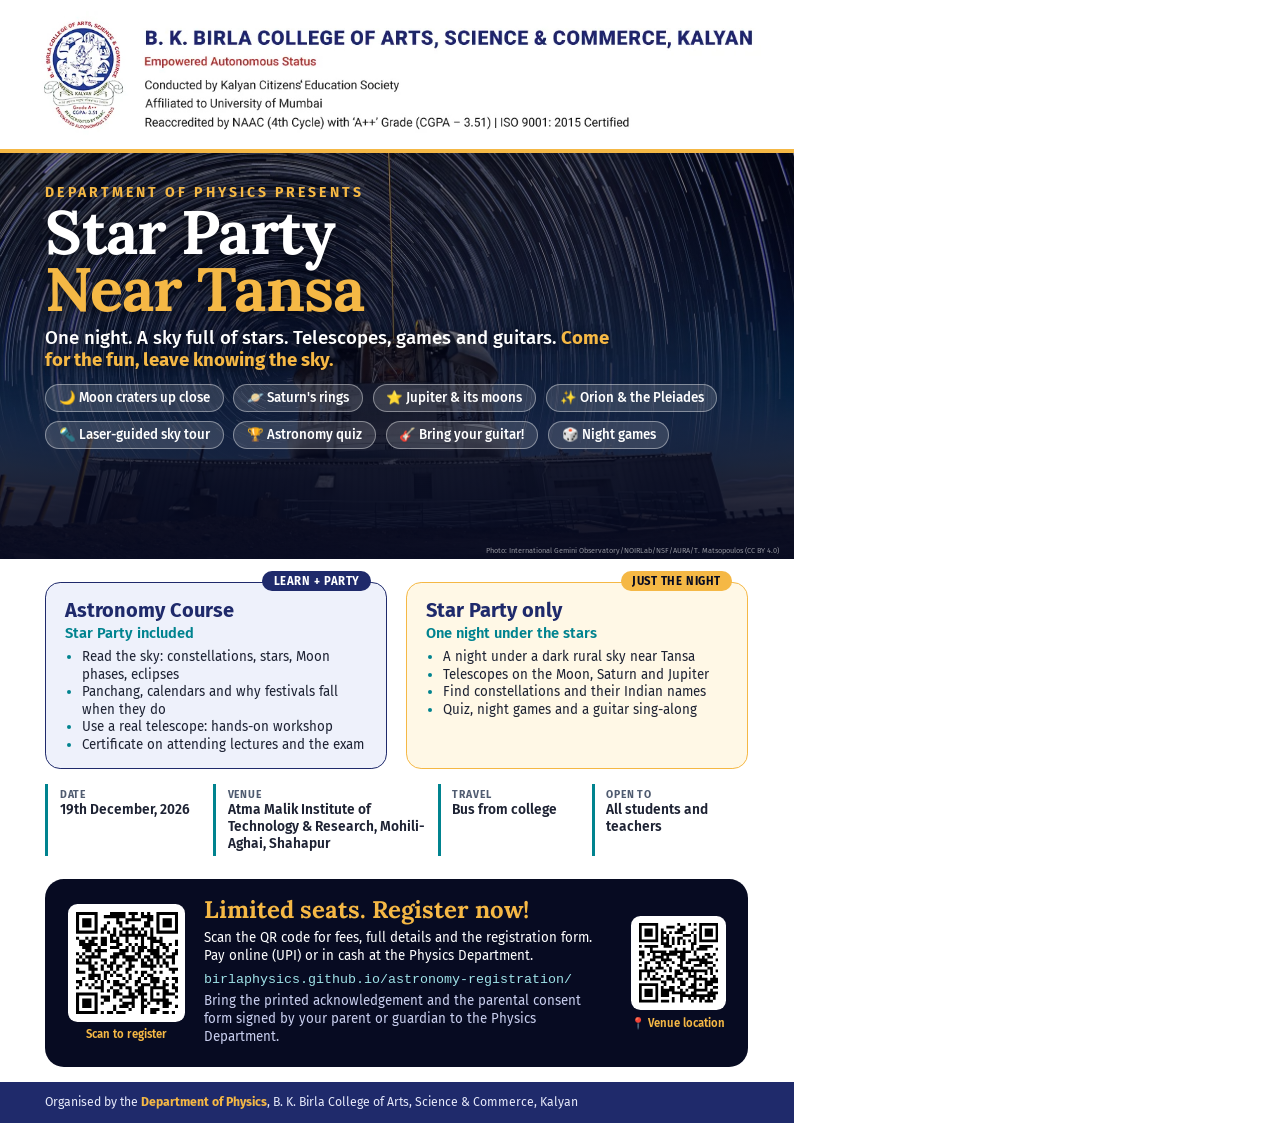
==== commit c7f8d8af: "Move to birlaphysics account: new site address in README and pamphlet QR Co-Authored-By: Claude Opus" ====
--- a/pamphlet/pamphlet.html
+++ b/pamphlet/pamphlet.html
@@ -119,11 +119,11 @@
     </div>
 
     <div class="register">
-      <div class="qr-col"><div class="qr"><svg version="1.1" xmlns="http://www.w3.org/2000/svg" viewBox="0 0 132 132"  preserveAspectRatio="xMinYMin meet"><rect width="100%" height="100%" fill="white" cx="0" cy="0"/><path d="M0,0l4,0 0,4 -4,0 0,-4z M4,0l4,0 0,4 -4,0 0,-4z M8,0l4,0 0,4 -4,0 0,-4z M12,0l4,0 0,4 -4,0 0,-4z M16,0l4,0 0,4 -4,0 0,-4z M20,0l4,0 0,4 -4,0 0,-4z M24,0l4,0 0,4 -4,0 0,-4z M36,0l4,0 0,4 -4,0 0,-4z M40,0l4,0 0,4 -4,0 0,-4z M48,0l4,0 0,4 -4,0 0,-4z M56,0l4,0 0,4 -4,0 0,-4z M60,0l4,0 0,4 -4,0 0,-4z M64,0l4,0 0,4 -4,0 0,-4z M68,0l4,0 0,4 -4,0 0,-4z M72,0l4,0 0,4 -4,0 0,-4z M76,0l4,0 0,4 -4,0 0,-4z M88,0l4,0 0,4 -4,0 0,-4z M92,0l4,0 0,4 -4,0 0,-4z M104,0l4,0 0,4 -4,0 0,-4z M108,0l4,0 0,4 -4,0 0,-4z M112,0l4,0 0,4 -4,0 0,-4z M116,0l4,0 0,4 -4,0 0,-4z M120,0l4,0 0,4 -4,0 0,-4z M124,0l4,0 0,4 -4,0 0,-4z M128,0l4,0 0,4 -4,0 0,-4z M0,4l4,0 0,4 -4,0 0,-4z M24,4l4,0 0,4 -4,0 0,-4z M40,4l4,0 0,4 -4,0 0,-4z M60,4l4,0 0,4 -4,0 0,-4z M72,4l4,0 0,4 -4,0 0,-4z M80,4l4,0 0,4 -4,0 0,-4z M88,4l4,0 0,4 -4,0 0,-4z M92,4l4,0 0,4 -4,0 0,-4z M104,4l4,0 0,4 -4,0 0,-4z M128,4l4,0 0,4 -4,0 0,-4z M0,8l4,0 0,4 -4,0 0,-4z M8,8l4,0 0,4 -4,0 0,-4z M12,8l4,0 0,4 -4,0 0,-4z M16,8l4,0 0,4 -4,0 0,-4z M24,8l4,0 0,4 -4,0 0,-4z M40,8l4,0 0,4 -4,0 0,-4z M44,8l4,0 0,4 -4,0 0,-4z M48,8l4,0 0,4 -4,0 0,-4z M56,8l4,0 0,4 -4,0 0,-4z M60,8l4,0 0,4 -4,0 0,-4z M68,8l4,0 0,4 -4,0 0,-4z M76,8l4,0 0,4 -4,0 0,-4z M80,8l4,0 0,4 -4,0 0,-4z M92,8l4,0 0,4 -4,0 0,-4z M96,8l4,0 0,4 -4,0 0,-4z M104,8l4,0 0,4 -4,0 0,-4z M112,8l4,0 0,4 -4,0 0,-4z M116,8l4,0 0,4 -4,0 0,-4z M120,8l4,0 0,4 -4,0 0,-4z M128,8l4,0 0,4 -4,0 0,-4z M0,12l4,0 0,4 -4,0 0,-4z M8,12l4,0 0,4 -4,0 0,-4z M12,12l4,0 0,4 -4,0 0,-4z M16,12l4,0 0,4 -4,0 0,-4z M24,12l4,0 0,4 -4,0 0,-4z M36,12l4,0 0,4 -4,0 0,-4z M40,12l4,0 0,4 -4,0 0,-4z M48,12l4,0 0,4 -4,0 0,-4z M52,12l4,0 0,4 -4,0 0,-4z M68,12l4,0 0,4 -4,0 0,-4z M76,12l4,0 0,4 -4,0 0,-4z M88,12l4,0 0,4 -4,0 0,-4z M96,12l4,0 0,4 -4,0 0,-4z M104,12l4,0 0,4 -4,0 0,-4z M112,12l4,0 0,4 -4,0 0,-4z M116,12l4,0 0,4 -4,0 0,-4z M120,12l4,0 0,4 -4,0 0,-4z M128,12l4,0 0,4 -4,0 0,-4z M0,16l4,0 0,4 -4,0 0,-4z M8,16l4,0 0,4 -4,0 0,-4z M12,16l4,0 0,4 -4,0 0,-4z M16,16l4,0 0,4 -4,0 0,-4z M24,16l4,0 0,4 -4,0 0,-4z M36,16l4,0 0,4 -4,0 0,-4z M40,16l4,0 0,4 -4,0 0,-4z M44,16l4,0 0,4 -4,0 0,-4z M64,16l4,0 0,4 -4,0 0,-4z M68,16l4,0 0,4 -4,0 0,-4z M72,16l4,0 0,4 -4,0 0,-4z M80,16l4,0 0,4 -4,0 0,-4z M88,16l4,0 0,4 -4,0 0,-4z M92,16l4,0 0,4 -4,0 0,-4z M104,16l4,0 0,4 -4,0 0,-4z M112,16l4,0 0,4 -4,0 0,-4z M116,16l4,0 0,4 -4,0 0,-4z M120,16l4,0 0,4 -4,0 0,-4z M128,16l4,0 0,4 -4,0 0,-4z M0,20l4,0 0,4 -4,0 0,-4z M24,20l4,0 0,4 -4,0 0,-4z M32,20l4,0 0,4 -4,0 0,-4z M40,20l4,0 0,4 -4,0 0,-4z M76,20l4,0 0,4 -4,0 0,-4z M80,20l4,0 0,4 -4,0 0,-4z M84,20l4,0 0,4 -4,0 0,-4z M96,20l4,0 0,4 -4,0 0,-4z M104,20l4,0 0,4 -4,0 0,-4z M128,20l4,0 0,4 -4,0 0,-4z M0,24l4,0 0,4 -4,0 0,-4z M4,24l4,0 0,4 -4,0 0,-4z M8,24l4,0 0,4 -4,0 0,-4z M12,24l4,0 0,4 -4,0 0,-4z M16,24l4,0 0,4 -4,0 0,-4z M20,24l4,0 0,4 -4,0 0,-4z M24,24l4,0 0,4 -4,0 0,-4z M32,24l4,0 0,4 -4,0 0,-4z M40,24l4,0 0,4 -4,0 0,-4z M48,24l4,0 0,4 -4,0 0,-4z M56,24l4,0 0,4 -4,0 0,-4z M64,24l4,0 0,4 -4,0 0,-4z M72,24l4,0 0,4 -4,0 0,-4z M80,24l4,0 0,4 -4,0 0,-4z M88,24l4,0 0,4 -4,0 0,-4z M96,24l4,0 0,4 -4,0 0,-4z M104,24l4,0 0,4 -4,0 0,-4z M108,24l4,0 0,4 -4,0 0,-4z M112,24l4,0 0,4 -4,0 0,-4z M116,24l4,0 0,4 -4,0 0,-4z M120,24l4,0 0,4 -4,0 0,-4z M124,24l4,0 0,4 -4,0 0,-4z M128,24l4,0 0,4 -4,0 0,-4z M44,28l4,0 0,4 -4,0 0,-4z M56,28l4,0 0,4 -4,0 0,-4z M68,28l4,0 0,4 -4,0 0,-4z M72,28l4,0 0,4 -4,0 0,-4z M76,28l4,0 0,4 -4,0 0,-4z M80,28l4,0 0,4 -4,0 0,-4z M84,28l4,0 0,4 -4,0 0,-4z M92,28l4,0 0,4 -4,0 0,-4z M0,32l4,0 0,4 -4,0 0,-4z M12,32l4,0 0,4 -4,0 0,-4z M20,32l4,0 0,4 -4,0 0,-4z M24,32l4,0 0,4 -4,0 0,-4z M32,32l4,0 0,4 -4,0 0,-4z M40,32l4,0 0,4 -4,0 0,-4z M48,32l4,0 0,4 -4,0 0,-4z M52,32l4,0 0,4 -4,0 0,-4z M56,32l4,0 0,4 -4,0 0,-4z M60,32l4,0 0,4 -4,0 0,-4z M64,32l4,0 0,4 -4,0 0,-4z M76,32l4,0 0,4 -4,0 0,-4z M84,32l4,0 0,4 -4,0 0,-4z M96,32l4,0 0,4 -4,0 0,-4z M100,32l4,0 0,4 -4,0 0,-4z M108,32l4,0 0,4 -4,0 0,-4z M0,36l4,0 0,4 -4,0 0,-4z M4,36l4,0 0,4 -4,0 0,-4z M12,36l4,0 0,4 -4,0 0,-4z M16,36l4,0 0,4 -4,0 0,-4z M20,36l4,0 0,4 -4,0 0,-4z M28,36l4,0 0,4 -4,0 0,-4z M44,36l4,0 0,4 -4,0 0,-4z M64,36l4,0 0,4 -4,0 0,-4z M72,36l4,0 0,4 -4,0 0,-4z M80,36l4,0 0,4 -4,0 0,-4z M84,36l4,0 0,4 -4,0 0,-4z M88,36l4,0 0,4 -4,0 0,-4z M96,36l4,0 0,4 -4,0 0,-4z M100,36l4,0 0,4 -4,0 0,-4z M104,36l4,0 0,4 -4,0 0,-4z M108,36l4,0 0,4 -4,0 0,-4z M128,36l4,0 0,4 -4,0 0,-4z M0,40l4,0 0,4 -4,0 0,-4z M16,40l4,0 0,4 -4,0 0,-4z M20,40l4,0 0,4 -4,0 0,-4z M24,40l4,0 0,4 -4,0 0,-4z M28,40l4,0 0,4 -4,0 0,-4z M32,40l4,0 0,4 -4,0 0,-4z M40,40l4,0 0,4 -4,0 0,-4z M44,40l4,0 0,4 -4,0 0,-4z M64,40l4,0 0,4 -4,0 0,-4z M68,40l4,0 0,4 -4,0 0,-4z M76,40l4,0 0,4 -4,0 0,-4z M80,40l4,0 0,4 -4,0 0,-4z M88,40l4,0 0,4 -4,0 0,-4z M96,40l4,0 0,4 -4,0 0,-4z M100,40l4,0 0,4 -4,0 0,-4z M108,40l4,0 0,4 -4,0 0,-4z M112,40l4,0 0,4 -4,0 0,-4z M120,40l4,0 0,4 -4,0 0,-4z M128,40l4,0 0,4 -4,0 0,-4z M4,44l4,0 0,4 -4,0 0,-4z M16,44l4,0 0,4 -4,0 0,-4z M20,44l4,0 0,4 -4,0 0,-4z M28,44l4,0 0,4 -4,0 0,-4z M44,44l4,0 0,4 -4,0 0,-4z M48,44l4,0 0,4 -4,0 0,-4z M56,44l4,0 0,4 -4,0 0,-4z M60,44l4,0 0,4 -4,0 0,-4z M68,44l4,0 0,4 -4,0 0,-4z M84,44l4,0 0,4 -4,0 0,-4z M92,44l4,0 0,4 -4,0 0,-4z M104,44l4,0 0,4 -4,0 0,-4z M112,44l4,0 0,4 -4,0 0,-4z M116,44l4,0 0,4 -4,0 0,-4z M124,44l4,0 0,4 -4,0 0,-4z M128,44l4,0 0,4 -4,0 0,-4z M0,48l4,0 0,4 -4,0 0,-4z M8,48l4,0 0,4 -4,0 0,-4z M12,48l4,0 0,4 -4,0 0,-4z M24,48l4,0 0,4 -4,0 0,-4z M32,48l4,0 0,4 -4,0 0,-4z M60,48l4,0 0,4 -4,0 0,-4z M76,48l4,0 0,4 -4,0 0,-4z M80,48l4,0 0,4 -4,0 0,-4z M84,48l4,0 0,4 -4,0 0,-4z M96,48l4,0 0,4 -4,0 0,-4z M104,48l4,0 0,4 -4,0 0,-4z M108,48l4,0 0,4 -4,0 0,-4z M116,48l4,0 0,4 -4,0 0,-4z M124,48l4,0 0,4 -4,0 0,-4z M128,48l4,0 0,4 -4,0 0,-4z M12,52l4,0 0,4 -4,0 0,-4z M16,52l4,0 0,4 -4,0 0,-4z M28,52l4,0 0,4 -4,0 0,-4z M32,52l4,0 0,4 -4,0 0,-4z M36,52l4,0 0,4 -4,0 0,-4z M40,52l4,0 0,4 -4,0 0,-4z M60,52l4,0 0,4 -4,0 0,-4z M64,52l4,0 0,4 -4,0 0,-4z M68,52l4,0 0,4 -4,0 0,-4z M76,52l4,0 0,4 -4,0 0,-4z M80,52l4,0 0,4 -4,0 0,-4z M84,52l4,0 0,4 -4,0 0,-4z M96,52l4,0 0,4 -4,0 0,-4z M104,52l4,0 0,4 -4,0 0,-4z M112,52l4,0 0,4 -4,0 0,-4z M116,52l4,0 0,4 -4,0 0,-4z M124,52l4,0 0,4 -4,0 0,-4z M128,52l4,0 0,4 -4,0 0,-4z M4,56l4,0 0,4 -4,0 0,-4z M16,56l4,0 0,4 -4,0 0,-4z M20,56l4,0 0,4 -4,0 0,-4z M24,56l4,0 0,4 -4,0 0,-4z M32,56l4,0 0,4 -4,0 0,-4z M48,56l4,0 0,4 -4,0 0,-4z M68,56l4,0 0,4 -4,0 0,-4z M80,56l4,0 0,4 -4,0 0,-4z M84,56l4,0 0,4 -4,0 0,-4z M92,56l4,0 0,4 -4,0 0,-4z M100,56l4,0 0,4 -4,0 0,-4z M104,56l4,0 0,4 -4,0 0,-4z M108,56l4,0 0,4 -4,0 0,-4z M112,56l4,0 0,4 -4,0 0,-4z M116,56l4,0 0,4 -4,0 0,-4z M124,56l4,0 0,4 -4,0 0,-4z M8,60l4,0 0,4 -4,0 0,-4z M12,60l4,0 0,4 -4,0 0,-4z M20,60l4,0 0,4 -4,0 0,-4z M28,60l4,0 0,4 -4,0 0,-4z M32,60l4,0 0,4 -4,0 0,-4z M36,60l4,0 0,4 -4,0 0,-4z M40,60l4,0 0,4 -4,0 0,-4z M60,60l4,0 0,4 -4,0 0,-4z M68,60l4,0 0,4 -4,0 0,-4z M80,60l4,0 0,4 -4,0 0,-4z M84,60l4,0 0,4 -4,0 0,-4z M96,60l4,0 0,4 -4,0 0,-4z M104,60l4,0 0,4 -4,0 0,-4z M112,60l4,0 0,4 -4,0 0,-4z M124,60l4,0 0,4 -4,0 0,-4z M0,64l4,0 0,4 -4,0 0,-4z M8,64l4,0 0,4 -4,0 0,-4z M12,64l4,0 0,4 -4,0 0,-4z M24,64l4,0 0,4 -4,0 0,-4z M28,64l4,0 0,4 -4,0 0,-4z M32,64l4,0 0,4 -4,0 0,-4z M44,64l4,0 0,4 -4,0 0,-4z M48,64l4,0 0,4 -4,0 0,-4z M56,64l4,0 0,4 -4,0 0,-4z M68,64l4,0 0,4 -4,0 0,-4z M80,64l4,0 0,4 -4,0 0,-4z M84,64l4,0 0,4 -4,0 0,-4z M96,64l4,0 0,4 -4,0 0,-4z M104,64l4,0 0,4 -4,0 0,-4z M112,64l4,0 0,4 -4,0 0,-4z M124,64l4,0 0,4 -4,0 0,-4z M4,68l4,0 0,4 -4,0 0,-4z M28,68l4,0 0,4 -4,0 0,-4z M40,68l4,0 0,4 -4,0 0,-4z M48,68l4,0 0,4 -4,0 0,-4z M52,68l4,0 0,4 -4,0 0,-4z M56,68l4,0 0,4 -4,0 0,-4z M64,68l4,0 0,4 -4,0 0,-4z M80,68l4,0 0,4 -4,0 0,-4z M84,68l4,0 0,4 -4,0 0,-4z M88,68l4,0 0,4 -4,0 0,-4z M92,68l4,0 0,4 -4,0 0,-4z M96,68l4,0 0,4 -4,0 0,-4z M108,68l4,0 0,4 -4,0 0,-4z M116,68l4,0 0,4 -4,0 0,-4z M4,72l4,0 0,4 -4,0 0,-4z M8,72l4,0 0,4 -4,0 0,-4z M16,72l4,0 0,4 -4,0 0,-4z M24,72l4,0 0,4 -4,0 0,-4z M28,72l4,0 0,4 -4,0 0,-4z M52,72l4,0 0,4 -4,0 0,-4z M64,72l4,0 0,4 -4,0 0,-4z M72,72l4,0 0,4 -4,0 0,-4z M80,72l4,0 0,4 -4,0 0,-4z M84,72l4,0 0,4 -4,0 0,-4z M88,72l4,0 0,4 -4,0 0,-4z M100,72l4,0 0,4 -4,0 0,-4z M120,72l4,0 0,4 -4,0 0,-4z M124,72l4,0 0,4 -4,0 0,-4z M128,72l4,0 0,4 -4,0 0,-4z M0,76l4,0 0,4 -4,0 0,-4z M8,76l4,0 0,4 -4,0 0,-4z M12,76l4,0 0,4 -4,0 0,-4z M32,76l4,0 0,4 -4,0 0,-4z M36,76l4,0 0,4 -4,0 0,-4z M40,76l4,0 0,4 -4,0 0,-4z M48,76l4,0 0,4 -4,0 0,-4z M52,76l4,0 0,4 -4,0 0,-4z M56,76l4,0 0,4 -4,0 0,-4z M68,76l4,0 0,4 -4,0 0,-4z M72,76l4,0 0,4 -4,0 0,-4z M76,76l4,0 0,4 -4,0 0,-4z M80,76l4,0 0,4 -4,0 0,-4z M84,76l4,0 0,4 -4,0 0,-4z M88,76l4,0 0,4 -4,0 0,-4z M92,76l4,0 0,4 -4,0 0,-4z M100,76l4,0 0,4 -4,0 0,-4z M108,76l4,0 0,4 -4,0 0,-4z M124,76l4,0 0,4 -4,0 0,-4z M128,76l4,0 0,4 -4,0 0,-4z M4,80l4,0 0,4 -4,0 0,-4z M12,80l4,0 0,4 -4,0 0,-4z M16,80l4,0 0,4 -4,0 0,-4z M20,80l4,0 0,4 -4,0 0,-4z M24,80l4,0 0,4 -4,0 0,-4z M32,80l4,0 0,4 -4,0 0,-4z M44,80l4,0 0,4 -4,0 0,-4z M52,80l4,0 0,4 -4,0 0,-4z M56,80l4,0 0,4 -4,0 0,-4z M60,80l4,0 0,4 -4,0 0,-4z M64,80l4,0 0,4 -4,0 0,-4z M68,80l4,0 0,4 -4,0 0,-4z M72,80l4,0 0,4 -4,0 0,-4z M84,80l4,0 0,4 -4,0 0,-4z M96,80l4,0 0,4 -4,0 0,-4z M100,80l4,0 0,4 -4,0 0,-4z M12,84l4,0 0,4 -4,0 0,-4z M28,84l4,0 0,4 -4,0 0,-4z M40,84l4,0 0,4 -4,0 0,-4z M44,84l4,0 0,4 -4,0 0,-4z M48,84l4,0 0,4 -4,0 0,-4z M52,84l4,0 0,4 -4,0 0,-4z M60,84l4,0 0,4 -4,0 0,-4z M64,84l4,0 0,4 -4,0 0,-4z M72,84l4,0 0,4 -4,0 0,-4z M80,84l4,0 0,4 -4,0 0,-4z M84,84l4,0 0,4 -4,0 0,-4z M96,84l4,0 0,4 -4,0 0,-4z M104,84l4,0 0,4 -4,0 0,-4z M120,84l4,0 0,4 -4,0 0,-4z M124,84l4,0 0,4 -4,0 0,-4z M128,84l4,0 0,4 -4,0 0,-4z M0,88l4,0 0,4 -4,0 0,-4z M4,88l4,0 0,4 -4,0 0,-4z M20,88l4,0 0,4 -4,0 0,-4z M24,88l4,0 0,4 -4,0 0,-4z M28,88l4,0 0,4 -4,0 0,-4z M32,88l4,0 0,4 -4,0 0,-4z M36,88l4,0 0,4 -4,0 0,-4z M44,88l4,0 0,4 -4,0 0,-4z M56,88l4,0 0,4 -4,0 0,-4z M60,88l4,0 0,4 -4,0 0,-4z M72,88l4,0 0,4 -4,0 0,-4z M76,88l4,0 0,4 -4,0 0,-4z M84,88l4,0 0,4 -4,0 0,-4z M104,88l4,0 0,4 -4,0 0,-4z M108,88l4,0 0,4 -4,0 0,-4z M112,88l4,0 0,4 -4,0 0,-4z M116,88l4,0 0,4 -4,0 0,-4z M128,88l4,0 0,4 -4,0 0,-4z M4,92l4,0 0,4 -4,0 0,-4z M20,92l4,0 0,4 -4,0 0,-4z M36,92l4,0 0,4 -4,0 0,-4z M44,92l4,0 0,4 -4,0 0,-4z M48,92l4,0 0,4 -4,0 0,-4z M64,92l4,0 0,4 -4,0 0,-4z M76,92l4,0 0,4 -4,0 0,-4z M80,92l4,0 0,4 -4,0 0,-4z M84,92l4,0 0,4 -4,0 0,-4z M88,92l4,0 0,4 -4,0 0,-4z M96,92l4,0 0,4 -4,0 0,-4z M100,92l4,0 0,4 -4,0 0,-4z M112,92l4,0 0,4 -4,0 0,-4z M116,92l4,0 0,4 -4,0 0,-4z M128,92l4,0 0,4 -4,0 0,-4z M0,96l4,0 0,4 -4,0 0,-4z M16,96l4,0 0,4 -4,0 0,-4z M20,96l4,0 0,4 -4,0 0,-4z M24,96l4,0 0,4 -4,0 0,-4z M32,96l4,0 0,4 -4,0 0,-4z M36,96l4,0 0,4 -4,0 0,-4z M40,96l4,0 0,4 -4,0 0,-4z M56,96l4,0 0,4 -4,0 0,-4z M60,96l4,0 0,4 -4,0 0,-4z M64,96l4,0 0,4 -4,0 0,-4z M68,96l4,0 0,4 -4,0 0,-4z M76,96l4,0 0,4 -4,0 0,-4z M84,96l4,0 0,4 -4,0 0,-4z M88,96l4,0 0,4 -4,0 0,-4z M96,96l4,0 0,4 -4,0 0,-4z M100,96l4,0 0,4 -4,0 0,-4z M104,96l4,0 0,4 -4,0 0,-4z M108,96l4,0 0,4 -4,0 0,-4z M112,96l4,0 0,4 -4,0 0,-4z M124,96l4,0 0,4 -4,0 0,-4z M128,96l4,0 0,4 -4,0 0,-4z M32,100l4,0 0,4 -4,0 0,-4z M44,100l4,0 0,4 -4,0 0,-4z M48,100l4,0 0,4 -4,0 0,-4z M56,100l4,0 0,4 -4,0 0,-4z M64,100l4,0 0,4 -4,0 0,-4z M72,100l4,0 0,4 -4,0 0,-4z M76,100l4,0 0,4 -4,0 0,-4z M84,100l4,0 0,4 -4,0 0,-4z M92,100l4,0 0,4 -4,0 0,-4z M96,100l4,0 0,4 -4,0 0,-4z M112,100l4,0 0,4 -4,0 0,-4z M116,100l4,0 0,4 -4,0 0,-4z M124,100l4,0 0,4 -4,0 0,-4z M128,100l4,0 0,4 -4,0 0,-4z M0,104l4,0 0,4 -4,0 0,-4z M4,104l4,0 0,4 -4,0 0,-4z M8,104l4,0 0,4 -4,0 0,-4z M12,104l4,0 0,4 -4,0 0,-4z M16,104l4,0 0,4 -4,0 0,-4z M20,104l4,0 0,4 -4,0 0,-4z M24,104l4,0 0,4 -4,0 0,-4z M36,104l4,0 0,4 -4,0 0,-4z M44,104l4,0 0,4 -4,0 0,-4z M52,104l4,0 0,4 -4,0 0,-4z M64,104l4,0 0,4 -4,0 0,-4z M80,104l4,0 0,4 -4,0 0,-4z M88,104l4,0 0,4 -4,0 0,-4z M96,104l4,0 0,4 -4,0 0,-4z M104,104l4,0 0,4 -4,0 0,-4z M112,104l4,0 0,4 -4,0 0,-4z M116,104l4,0 0,4 -4,0 0,-4z M120,104l4,0 0,4 -4,0 0,-4z M124,104l4,0 0,4 -4,0 0,-4z M0,108l4,0 0,4 -4,0 0,-4z M24,108l4,0 0,4 -4,0 0,-4z M32,108l4,0 0,4 -4,0 0,-4z M36,108l4,0 0,4 -4,0 0,-4z M40,108l4,0 0,4 -4,0 0,-4z M44,108l4,0 0,4 -4,0 0,-4z M76,108l4,0 0,4 -4,0 0,-4z M84,108l4,0 0,4 -4,0 0,-4z M88,108l4,0 0,4 -4,0 0,-4z M96,108l4,0 0,4 -4,0 0,-4z M112,108l4,0 0,4 -4,0 0,-4z M0,112l4,0 0,4 -4,0 0,-4z M8,112l4,0 0,4 -4,0 0,-4z M12,112l4,0 0,4 -4,0 0,-4z M16,112l4,0 0,4 -4,0 0,-4z M24,112l4,0 0,4 -4,0 0,-4z M40,112l4,0 0,4 -4,0 0,-4z M48,112l4,0 0,4 -4,0 0,-4z M56,112l4,0 0,4 -4,0 0,-4z M64,112l4,0 0,4 -4,0 0,-4z M76,112l4,0 0,4 -4,0 0,-4z M80,112l4,0 0,4 -4,0 0,-4z M84,112l4,0 0,4 -4,0 0,-4z M88,112l4,0 0,4 -4,0 0,-4z M96,112l4,0 0,4 -4,0 0,-4z M100,112l4,0 0,4 -4,0 0,-4z M104,112l4,0 0,4 -4,0 0,-4z M108,112l4,0 0,4 -4,0 0,-4z M112,112l4,0 0,4 -4,0 0,-4z M116,112l4,0 0,4 -4,0 0,-4z M124,112l4,0 0,4 -4,0 0,-4z M128,112l4,0 0,4 -4,0 0,-4z M0,116l4,0 0,4 -4,0 0,-4z M8,116l4,0 0,4 -4,0 0,-4z M12,116l4,0 0,4 -4,0 0,-4z M16,116l4,0 0,4 -4,0 0,-4z M24,116l4,0 0,4 -4,0 0,-4z M32,116l4,0 0,4 -4,0 0,-4z M36,116l4,0 0,4 -4,0 0,-4z M40,116l4,0 0,4 -4,0 0,-4z M44,116l4,0 0,4 -4,0 0,-4z M52,116l4,0 0,4 -4,0 0,-4z M60,116l4,0 0,4 -4,0 0,-4z M84,116l4,0 0,4 -4,0 0,-4z M88,116l4,0 0,4 -4,0 0,-4z M92,116l4,0 0,4 -4,0 0,-4z M104,116l4,0 0,4 -4,0 0,-4z M112,116l4,0 0,4 -4,0 0,-4z M116,116l4,0 0,4 -4,0 0,-4z M120,116l4,0 0,4 -4,0 0,-4z M0,120l4,0 0,4 -4,0 0,-4z M8,120l4,0 0,4 -4,0 0,-4z M12,120l4,0 0,4 -4,0 0,-4z M16,120l4,0 0,4 -4,0 0,-4z M24,120l4,0 0,4 -4,0 0,-4z M40,120l4,0 0,4 -4,0 0,-4z M56,120l4,0 0,4 -4,0 0,-4z M80,120l4,0 0,4 -4,0 0,-4z M84,120l4,0 0,4 -4,0 0,-4z M96,120l4,0 0,4 -4,0 0,-4z M112,120l4,0 0,4 -4,0 0,-4z M128,120l4,0 0,4 -4,0 0,-4z M0,124l4,0 0,4 -4,0 0,-4z M24,124l4,0 0,4 -4,0 0,-4z M40,124l4,0 0,4 -4,0 0,-4z M44,124l4,0 0,4 -4,0 0,-4z M48,124l4,0 0,4 -4,0 0,-4z M56,124l4,0 0,4 -4,0 0,-4z M60,124l4,0 0,4 -4,0 0,-4z M64,124l4,0 0,4 -4,0 0,-4z M68,124l4,0 0,4 -4,0 0,-4z M72,124l4,0 0,4 -4,0 0,-4z M80,124l4,0 0,4 -4,0 0,-4z M84,124l4,0 0,4 -4,0 0,-4z M92,124l4,0 0,4 -4,0 0,-4z M96,124l4,0 0,4 -4,0 0,-4z M0,128l4,0 0,4 -4,0 0,-4z M4,128l4,0 0,4 -4,0 0,-4z M8,128l4,0 0,4 -4,0 0,-4z M12,128l4,0 0,4 -4,0 0,-4z M16,128l4,0 0,4 -4,0 0,-4z M20,128l4,0 0,4 -4,0 0,-4z M24,128l4,0 0,4 -4,0 0,-4z M32,128l4,0 0,4 -4,0 0,-4z M36,128l4,0 0,4 -4,0 0,-4z M40,128l4,0 0,4 -4,0 0,-4z M56,128l4,0 0,4 -4,0 0,-4z M64,128l4,0 0,4 -4,0 0,-4z M80,128l4,0 0,4 -4,0 0,-4z M84,128l4,0 0,4 -4,0 0,-4z M88,128l4,0 0,4 -4,0 0,-4z M96,128l4,0 0,4 -4,0 0,-4z M104,128l4,0 0,4 -4,0 0,-4z M112,128l4,0 0,4 -4,0 0,-4z M116,128l4,0 0,4 -4,0 0,-4z M124,128l4,0 0,4 -4,0 0,-4z " stroke="transparent" fill="black"/></svg></div><span>Scan to register</span></div>
+      <div class="qr-col"><div class="qr"><svg version="1.1" xmlns="http://www.w3.org/2000/svg" viewBox="0 0 132 132"  preserveAspectRatio="xMinYMin meet"><rect width="100%" height="100%" fill="white" cx="0" cy="0"/><path d="M0,0l4,0 0,4 -4,0 0,-4z M4,0l4,0 0,4 -4,0 0,-4z M8,0l4,0 0,4 -4,0 0,-4z M12,0l4,0 0,4 -4,0 0,-4z M16,0l4,0 0,4 -4,0 0,-4z M20,0l4,0 0,4 -4,0 0,-4z M24,0l4,0 0,4 -4,0 0,-4z M44,0l4,0 0,4 -4,0 0,-4z M48,0l4,0 0,4 -4,0 0,-4z M52,0l4,0 0,4 -4,0 0,-4z M56,0l4,0 0,4 -4,0 0,-4z M60,0l4,0 0,4 -4,0 0,-4z M68,0l4,0 0,4 -4,0 0,-4z M72,0l4,0 0,4 -4,0 0,-4z M76,0l4,0 0,4 -4,0 0,-4z M84,0l4,0 0,4 -4,0 0,-4z M92,0l4,0 0,4 -4,0 0,-4z M104,0l4,0 0,4 -4,0 0,-4z M108,0l4,0 0,4 -4,0 0,-4z M112,0l4,0 0,4 -4,0 0,-4z M116,0l4,0 0,4 -4,0 0,-4z M120,0l4,0 0,4 -4,0 0,-4z M124,0l4,0 0,4 -4,0 0,-4z M128,0l4,0 0,4 -4,0 0,-4z M0,4l4,0 0,4 -4,0 0,-4z M24,4l4,0 0,4 -4,0 0,-4z M36,4l4,0 0,4 -4,0 0,-4z M40,4l4,0 0,4 -4,0 0,-4z M44,4l4,0 0,4 -4,0 0,-4z M48,4l4,0 0,4 -4,0 0,-4z M52,4l4,0 0,4 -4,0 0,-4z M56,4l4,0 0,4 -4,0 0,-4z M60,4l4,0 0,4 -4,0 0,-4z M72,4l4,0 0,4 -4,0 0,-4z M84,4l4,0 0,4 -4,0 0,-4z M88,4l4,0 0,4 -4,0 0,-4z M92,4l4,0 0,4 -4,0 0,-4z M96,4l4,0 0,4 -4,0 0,-4z M104,4l4,0 0,4 -4,0 0,-4z M128,4l4,0 0,4 -4,0 0,-4z M0,8l4,0 0,4 -4,0 0,-4z M8,8l4,0 0,4 -4,0 0,-4z M12,8l4,0 0,4 -4,0 0,-4z M16,8l4,0 0,4 -4,0 0,-4z M24,8l4,0 0,4 -4,0 0,-4z M52,8l4,0 0,4 -4,0 0,-4z M64,8l4,0 0,4 -4,0 0,-4z M68,8l4,0 0,4 -4,0 0,-4z M72,8l4,0 0,4 -4,0 0,-4z M76,8l4,0 0,4 -4,0 0,-4z M80,8l4,0 0,4 -4,0 0,-4z M92,8l4,0 0,4 -4,0 0,-4z M96,8l4,0 0,4 -4,0 0,-4z M104,8l4,0 0,4 -4,0 0,-4z M112,8l4,0 0,4 -4,0 0,-4z M116,8l4,0 0,4 -4,0 0,-4z M120,8l4,0 0,4 -4,0 0,-4z M128,8l4,0 0,4 -4,0 0,-4z M0,12l4,0 0,4 -4,0 0,-4z M8,12l4,0 0,4 -4,0 0,-4z M12,12l4,0 0,4 -4,0 0,-4z M16,12l4,0 0,4 -4,0 0,-4z M24,12l4,0 0,4 -4,0 0,-4z M40,12l4,0 0,4 -4,0 0,-4z M52,12l4,0 0,4 -4,0 0,-4z M56,12l4,0 0,4 -4,0 0,-4z M64,12l4,0 0,4 -4,0 0,-4z M88,12l4,0 0,4 -4,0 0,-4z M92,12l4,0 0,4 -4,0 0,-4z M104,12l4,0 0,4 -4,0 0,-4z M112,12l4,0 0,4 -4,0 0,-4z M116,12l4,0 0,4 -4,0 0,-4z M120,12l4,0 0,4 -4,0 0,-4z M128,12l4,0 0,4 -4,0 0,-4z M0,16l4,0 0,4 -4,0 0,-4z M8,16l4,0 0,4 -4,0 0,-4z M12,16l4,0 0,4 -4,0 0,-4z M16,16l4,0 0,4 -4,0 0,-4z M24,16l4,0 0,4 -4,0 0,-4z M36,16l4,0 0,4 -4,0 0,-4z M56,16l4,0 0,4 -4,0 0,-4z M72,16l4,0 0,4 -4,0 0,-4z M88,16l4,0 0,4 -4,0 0,-4z M92,16l4,0 0,4 -4,0 0,-4z M104,16l4,0 0,4 -4,0 0,-4z M112,16l4,0 0,4 -4,0 0,-4z M116,16l4,0 0,4 -4,0 0,-4z M120,16l4,0 0,4 -4,0 0,-4z M128,16l4,0 0,4 -4,0 0,-4z M0,20l4,0 0,4 -4,0 0,-4z M24,20l4,0 0,4 -4,0 0,-4z M32,20l4,0 0,4 -4,0 0,-4z M36,20l4,0 0,4 -4,0 0,-4z M48,20l4,0 0,4 -4,0 0,-4z M60,20l4,0 0,4 -4,0 0,-4z M64,20l4,0 0,4 -4,0 0,-4z M68,20l4,0 0,4 -4,0 0,-4z M72,20l4,0 0,4 -4,0 0,-4z M76,20l4,0 0,4 -4,0 0,-4z M84,20l4,0 0,4 -4,0 0,-4z M96,20l4,0 0,4 -4,0 0,-4z M104,20l4,0 0,4 -4,0 0,-4z M128,20l4,0 0,4 -4,0 0,-4z M0,24l4,0 0,4 -4,0 0,-4z M4,24l4,0 0,4 -4,0 0,-4z M8,24l4,0 0,4 -4,0 0,-4z M12,24l4,0 0,4 -4,0 0,-4z M16,24l4,0 0,4 -4,0 0,-4z M20,24l4,0 0,4 -4,0 0,-4z M24,24l4,0 0,4 -4,0 0,-4z M32,24l4,0 0,4 -4,0 0,-4z M40,24l4,0 0,4 -4,0 0,-4z M48,24l4,0 0,4 -4,0 0,-4z M56,24l4,0 0,4 -4,0 0,-4z M64,24l4,0 0,4 -4,0 0,-4z M72,24l4,0 0,4 -4,0 0,-4z M80,24l4,0 0,4 -4,0 0,-4z M88,24l4,0 0,4 -4,0 0,-4z M96,24l4,0 0,4 -4,0 0,-4z M104,24l4,0 0,4 -4,0 0,-4z M108,24l4,0 0,4 -4,0 0,-4z M112,24l4,0 0,4 -4,0 0,-4z M116,24l4,0 0,4 -4,0 0,-4z M120,24l4,0 0,4 -4,0 0,-4z M124,24l4,0 0,4 -4,0 0,-4z M128,24l4,0 0,4 -4,0 0,-4z M44,28l4,0 0,4 -4,0 0,-4z M48,28l4,0 0,4 -4,0 0,-4z M56,28l4,0 0,4 -4,0 0,-4z M60,28l4,0 0,4 -4,0 0,-4z M64,28l4,0 0,4 -4,0 0,-4z M68,28l4,0 0,4 -4,0 0,-4z M72,28l4,0 0,4 -4,0 0,-4z M76,28l4,0 0,4 -4,0 0,-4z M80,28l4,0 0,4 -4,0 0,-4z M84,28l4,0 0,4 -4,0 0,-4z M88,28l4,0 0,4 -4,0 0,-4z M96,28l4,0 0,4 -4,0 0,-4z M0,32l4,0 0,4 -4,0 0,-4z M12,32l4,0 0,4 -4,0 0,-4z M20,32l4,0 0,4 -4,0 0,-4z M24,32l4,0 0,4 -4,0 0,-4z M32,32l4,0 0,4 -4,0 0,-4z M36,32l4,0 0,4 -4,0 0,-4z M44,32l4,0 0,4 -4,0 0,-4z M52,32l4,0 0,4 -4,0 0,-4z M64,32l4,0 0,4 -4,0 0,-4z M76,32l4,0 0,4 -4,0 0,-4z M84,32l4,0 0,4 -4,0 0,-4z M92,32l4,0 0,4 -4,0 0,-4z M96,32l4,0 0,4 -4,0 0,-4z M100,32l4,0 0,4 -4,0 0,-4z M108,32l4,0 0,4 -4,0 0,-4z M4,36l4,0 0,4 -4,0 0,-4z M8,36l4,0 0,4 -4,0 0,-4z M16,36l4,0 0,4 -4,0 0,-4z M20,36l4,0 0,4 -4,0 0,-4z M32,36l4,0 0,4 -4,0 0,-4z M36,36l4,0 0,4 -4,0 0,-4z M44,36l4,0 0,4 -4,0 0,-4z M48,36l4,0 0,4 -4,0 0,-4z M52,36l4,0 0,4 -4,0 0,-4z M64,36l4,0 0,4 -4,0 0,-4z M84,36l4,0 0,4 -4,0 0,-4z M96,36l4,0 0,4 -4,0 0,-4z M100,36l4,0 0,4 -4,0 0,-4z M104,36l4,0 0,4 -4,0 0,-4z M108,36l4,0 0,4 -4,0 0,-4z M128,36l4,0 0,4 -4,0 0,-4z M4,40l4,0 0,4 -4,0 0,-4z M8,40l4,0 0,4 -4,0 0,-4z M12,40l4,0 0,4 -4,0 0,-4z M16,40l4,0 0,4 -4,0 0,-4z M20,40l4,0 0,4 -4,0 0,-4z M24,40l4,0 0,4 -4,0 0,-4z M32,40l4,0 0,4 -4,0 0,-4z M36,40l4,0 0,4 -4,0 0,-4z M52,40l4,0 0,4 -4,0 0,-4z M56,40l4,0 0,4 -4,0 0,-4z M68,40l4,0 0,4 -4,0 0,-4z M76,40l4,0 0,4 -4,0 0,-4z M84,40l4,0 0,4 -4,0 0,-4z M96,40l4,0 0,4 -4,0 0,-4z M108,40l4,0 0,4 -4,0 0,-4z M112,40l4,0 0,4 -4,0 0,-4z M120,40l4,0 0,4 -4,0 0,-4z M128,40l4,0 0,4 -4,0 0,-4z M8,44l4,0 0,4 -4,0 0,-4z M12,44l4,0 0,4 -4,0 0,-4z M16,44l4,0 0,4 -4,0 0,-4z M28,44l4,0 0,4 -4,0 0,-4z M44,44l4,0 0,4 -4,0 0,-4z M48,44l4,0 0,4 -4,0 0,-4z M52,44l4,0 0,4 -4,0 0,-4z M64,44l4,0 0,4 -4,0 0,-4z M72,44l4,0 0,4 -4,0 0,-4z M80,44l4,0 0,4 -4,0 0,-4z M84,44l4,0 0,4 -4,0 0,-4z M88,44l4,0 0,4 -4,0 0,-4z M96,44l4,0 0,4 -4,0 0,-4z M104,44l4,0 0,4 -4,0 0,-4z M112,44l4,0 0,4 -4,0 0,-4z M116,44l4,0 0,4 -4,0 0,-4z M12,48l4,0 0,4 -4,0 0,-4z M16,48l4,0 0,4 -4,0 0,-4z M24,48l4,0 0,4 -4,0 0,-4z M28,48l4,0 0,4 -4,0 0,-4z M32,48l4,0 0,4 -4,0 0,-4z M36,48l4,0 0,4 -4,0 0,-4z M56,48l4,0 0,4 -4,0 0,-4z M60,48l4,0 0,4 -4,0 0,-4z M64,48l4,0 0,4 -4,0 0,-4z M72,48l4,0 0,4 -4,0 0,-4z M80,48l4,0 0,4 -4,0 0,-4z M84,48l4,0 0,4 -4,0 0,-4z M92,48l4,0 0,4 -4,0 0,-4z M96,48l4,0 0,4 -4,0 0,-4z M100,48l4,0 0,4 -4,0 0,-4z M104,48l4,0 0,4 -4,0 0,-4z M116,48l4,0 0,4 -4,0 0,-4z M128,48l4,0 0,4 -4,0 0,-4z M0,52l4,0 0,4 -4,0 0,-4z M8,52l4,0 0,4 -4,0 0,-4z M20,52l4,0 0,4 -4,0 0,-4z M28,52l4,0 0,4 -4,0 0,-4z M48,52l4,0 0,4 -4,0 0,-4z M52,52l4,0 0,4 -4,0 0,-4z M56,52l4,0 0,4 -4,0 0,-4z M60,52l4,0 0,4 -4,0 0,-4z M76,52l4,0 0,4 -4,0 0,-4z M80,52l4,0 0,4 -4,0 0,-4z M96,52l4,0 0,4 -4,0 0,-4z M100,52l4,0 0,4 -4,0 0,-4z M104,52l4,0 0,4 -4,0 0,-4z M112,52l4,0 0,4 -4,0 0,-4z M124,52l4,0 0,4 -4,0 0,-4z M128,52l4,0 0,4 -4,0 0,-4z M4,56l4,0 0,4 -4,0 0,-4z M12,56l4,0 0,4 -4,0 0,-4z M16,56l4,0 0,4 -4,0 0,-4z M20,56l4,0 0,4 -4,0 0,-4z M24,56l4,0 0,4 -4,0 0,-4z M28,56l4,0 0,4 -4,0 0,-4z M44,56l4,0 0,4 -4,0 0,-4z M48,56l4,0 0,4 -4,0 0,-4z M52,56l4,0 0,4 -4,0 0,-4z M60,56l4,0 0,4 -4,0 0,-4z M64,56l4,0 0,4 -4,0 0,-4z M68,56l4,0 0,4 -4,0 0,-4z M72,56l4,0 0,4 -4,0 0,-4z M80,56l4,0 0,4 -4,0 0,-4z M88,56l4,0 0,4 -4,0 0,-4z M92,56l4,0 0,4 -4,0 0,-4z M100,56l4,0 0,4 -4,0 0,-4z M104,56l4,0 0,4 -4,0 0,-4z M108,56l4,0 0,4 -4,0 0,-4z M116,56l4,0 0,4 -4,0 0,-4z M120,56l4,0 0,4 -4,0 0,-4z M124,56l4,0 0,4 -4,0 0,-4z M0,60l4,0 0,4 -4,0 0,-4z M8,60l4,0 0,4 -4,0 0,-4z M16,60l4,0 0,4 -4,0 0,-4z M32,60l4,0 0,4 -4,0 0,-4z M36,60l4,0 0,4 -4,0 0,-4z M48,60l4,0 0,4 -4,0 0,-4z M64,60l4,0 0,4 -4,0 0,-4z M68,60l4,0 0,4 -4,0 0,-4z M72,60l4,0 0,4 -4,0 0,-4z M76,60l4,0 0,4 -4,0 0,-4z M84,60l4,0 0,4 -4,0 0,-4z M92,60l4,0 0,4 -4,0 0,-4z M96,60l4,0 0,4 -4,0 0,-4z M104,60l4,0 0,4 -4,0 0,-4z M112,60l4,0 0,4 -4,0 0,-4z M124,60l4,0 0,4 -4,0 0,-4z M0,64l4,0 0,4 -4,0 0,-4z M4,64l4,0 0,4 -4,0 0,-4z M8,64l4,0 0,4 -4,0 0,-4z M12,64l4,0 0,4 -4,0 0,-4z M16,64l4,0 0,4 -4,0 0,-4z M24,64l4,0 0,4 -4,0 0,-4z M36,64l4,0 0,4 -4,0 0,-4z M44,64l4,0 0,4 -4,0 0,-4z M48,64l4,0 0,4 -4,0 0,-4z M60,64l4,0 0,4 -4,0 0,-4z M68,64l4,0 0,4 -4,0 0,-4z M84,64l4,0 0,4 -4,0 0,-4z M88,64l4,0 0,4 -4,0 0,-4z M96,64l4,0 0,4 -4,0 0,-4z M104,64l4,0 0,4 -4,0 0,-4z M112,64l4,0 0,4 -4,0 0,-4z M116,64l4,0 0,4 -4,0 0,-4z M124,64l4,0 0,4 -4,0 0,-4z M16,68l4,0 0,4 -4,0 0,-4z M20,68l4,0 0,4 -4,0 0,-4z M32,68l4,0 0,4 -4,0 0,-4z M40,68l4,0 0,4 -4,0 0,-4z M44,68l4,0 0,4 -4,0 0,-4z M52,68l4,0 0,4 -4,0 0,-4z M56,68l4,0 0,4 -4,0 0,-4z M68,68l4,0 0,4 -4,0 0,-4z M72,68l4,0 0,4 -4,0 0,-4z M84,68l4,0 0,4 -4,0 0,-4z M88,68l4,0 0,4 -4,0 0,-4z M92,68l4,0 0,4 -4,0 0,-4z M96,68l4,0 0,4 -4,0 0,-4z M100,68l4,0 0,4 -4,0 0,-4z M108,68l4,0 0,4 -4,0 0,-4z M116,68l4,0 0,4 -4,0 0,-4z M0,72l4,0 0,4 -4,0 0,-4z M16,72l4,0 0,4 -4,0 0,-4z M20,72l4,0 0,4 -4,0 0,-4z M24,72l4,0 0,4 -4,0 0,-4z M32,72l4,0 0,4 -4,0 0,-4z M44,72l4,0 0,4 -4,0 0,-4z M52,72l4,0 0,4 -4,0 0,-4z M64,72l4,0 0,4 -4,0 0,-4z M68,72l4,0 0,4 -4,0 0,-4z M96,72l4,0 0,4 -4,0 0,-4z M120,72l4,0 0,4 -4,0 0,-4z M124,72l4,0 0,4 -4,0 0,-4z M128,72l4,0 0,4 -4,0 0,-4z M0,76l4,0 0,4 -4,0 0,-4z M4,76l4,0 0,4 -4,0 0,-4z M8,76l4,0 0,4 -4,0 0,-4z M20,76l4,0 0,4 -4,0 0,-4z M36,76l4,0 0,4 -4,0 0,-4z M40,76l4,0 0,4 -4,0 0,-4z M48,76l4,0 0,4 -4,0 0,-4z M64,76l4,0 0,4 -4,0 0,-4z M76,76l4,0 0,4 -4,0 0,-4z M84,76l4,0 0,4 -4,0 0,-4z M88,76l4,0 0,4 -4,0 0,-4z M100,76l4,0 0,4 -4,0 0,-4z M108,76l4,0 0,4 -4,0 0,-4z M124,76l4,0 0,4 -4,0 0,-4z M16,80l4,0 0,4 -4,0 0,-4z M20,80l4,0 0,4 -4,0 0,-4z M24,80l4,0 0,4 -4,0 0,-4z M28,80l4,0 0,4 -4,0 0,-4z M36,80l4,0 0,4 -4,0 0,-4z M44,80l4,0 0,4 -4,0 0,-4z M52,80l4,0 0,4 -4,0 0,-4z M56,80l4,0 0,4 -4,0 0,-4z M68,80l4,0 0,4 -4,0 0,-4z M84,80l4,0 0,4 -4,0 0,-4z M92,80l4,0 0,4 -4,0 0,-4z M96,80l4,0 0,4 -4,0 0,-4z M8,84l4,0 0,4 -4,0 0,-4z M16,84l4,0 0,4 -4,0 0,-4z M20,84l4,0 0,4 -4,0 0,-4z M28,84l4,0 0,4 -4,0 0,-4z M36,84l4,0 0,4 -4,0 0,-4z M60,84l4,0 0,4 -4,0 0,-4z M68,84l4,0 0,4 -4,0 0,-4z M80,84l4,0 0,4 -4,0 0,-4z M88,84l4,0 0,4 -4,0 0,-4z M96,84l4,0 0,4 -4,0 0,-4z M100,84l4,0 0,4 -4,0 0,-4z M104,84l4,0 0,4 -4,0 0,-4z M116,84l4,0 0,4 -4,0 0,-4z M124,84l4,0 0,4 -4,0 0,-4z M128,84l4,0 0,4 -4,0 0,-4z M0,88l4,0 0,4 -4,0 0,-4z M4,88l4,0 0,4 -4,0 0,-4z M24,88l4,0 0,4 -4,0 0,-4z M32,88l4,0 0,4 -4,0 0,-4z M40,88l4,0 0,4 -4,0 0,-4z M48,88l4,0 0,4 -4,0 0,-4z M52,88l4,0 0,4 -4,0 0,-4z M64,88l4,0 0,4 -4,0 0,-4z M76,88l4,0 0,4 -4,0 0,-4z M80,88l4,0 0,4 -4,0 0,-4z M96,88l4,0 0,4 -4,0 0,-4z M100,88l4,0 0,4 -4,0 0,-4z M104,88l4,0 0,4 -4,0 0,-4z M112,88l4,0 0,4 -4,0 0,-4z M128,88l4,0 0,4 -4,0 0,-4z M4,92l4,0 0,4 -4,0 0,-4z M12,92l4,0 0,4 -4,0 0,-4z M20,92l4,0 0,4 -4,0 0,-4z M32,92l4,0 0,4 -4,0 0,-4z M48,92l4,0 0,4 -4,0 0,-4z M52,92l4,0 0,4 -4,0 0,-4z M56,92l4,0 0,4 -4,0 0,-4z M60,92l4,0 0,4 -4,0 0,-4z M76,92l4,0 0,4 -4,0 0,-4z M84,92l4,0 0,4 -4,0 0,-4z M88,92l4,0 0,4 -4,0 0,-4z M92,92l4,0 0,4 -4,0 0,-4z M100,92l4,0 0,4 -4,0 0,-4z M112,92l4,0 0,4 -4,0 0,-4z M116,92l4,0 0,4 -4,0 0,-4z M124,92l4,0 0,4 -4,0 0,-4z M0,96l4,0 0,4 -4,0 0,-4z M16,96l4,0 0,4 -4,0 0,-4z M24,96l4,0 0,4 -4,0 0,-4z M28,96l4,0 0,4 -4,0 0,-4z M32,96l4,0 0,4 -4,0 0,-4z M44,96l4,0 0,4 -4,0 0,-4z M56,96l4,0 0,4 -4,0 0,-4z M64,96l4,0 0,4 -4,0 0,-4z M68,96l4,0 0,4 -4,0 0,-4z M80,96l4,0 0,4 -4,0 0,-4z M84,96l4,0 0,4 -4,0 0,-4z M96,96l4,0 0,4 -4,0 0,-4z M100,96l4,0 0,4 -4,0 0,-4z M104,96l4,0 0,4 -4,0 0,-4z M108,96l4,0 0,4 -4,0 0,-4z M112,96l4,0 0,4 -4,0 0,-4z M124,96l4,0 0,4 -4,0 0,-4z M128,96l4,0 0,4 -4,0 0,-4z M32,100l4,0 0,4 -4,0 0,-4z M40,100l4,0 0,4 -4,0 0,-4z M48,100l4,0 0,4 -4,0 0,-4z M52,100l4,0 0,4 -4,0 0,-4z M68,100l4,0 0,4 -4,0 0,-4z M76,100l4,0 0,4 -4,0 0,-4z M80,100l4,0 0,4 -4,0 0,-4z M84,100l4,0 0,4 -4,0 0,-4z M96,100l4,0 0,4 -4,0 0,-4z M112,100l4,0 0,4 -4,0 0,-4z M116,100l4,0 0,4 -4,0 0,-4z M128,100l4,0 0,4 -4,0 0,-4z M0,104l4,0 0,4 -4,0 0,-4z M4,104l4,0 0,4 -4,0 0,-4z M8,104l4,0 0,4 -4,0 0,-4z M12,104l4,0 0,4 -4,0 0,-4z M16,104l4,0 0,4 -4,0 0,-4z M20,104l4,0 0,4 -4,0 0,-4z M24,104l4,0 0,4 -4,0 0,-4z M48,104l4,0 0,4 -4,0 0,-4z M52,104l4,0 0,4 -4,0 0,-4z M56,104l4,0 0,4 -4,0 0,-4z M68,104l4,0 0,4 -4,0 0,-4z M72,104l4,0 0,4 -4,0 0,-4z M80,104l4,0 0,4 -4,0 0,-4z M84,104l4,0 0,4 -4,0 0,-4z M88,104l4,0 0,4 -4,0 0,-4z M96,104l4,0 0,4 -4,0 0,-4z M104,104l4,0 0,4 -4,0 0,-4z M112,104l4,0 0,4 -4,0 0,-4z M116,104l4,0 0,4 -4,0 0,-4z M120,104l4,0 0,4 -4,0 0,-4z M124,104l4,0 0,4 -4,0 0,-4z M0,108l4,0 0,4 -4,0 0,-4z M24,108l4,0 0,4 -4,0 0,-4z M32,108l4,0 0,4 -4,0 0,-4z M36,108l4,0 0,4 -4,0 0,-4z M40,108l4,0 0,4 -4,0 0,-4z M48,108l4,0 0,4 -4,0 0,-4z M60,108l4,0 0,4 -4,0 0,-4z M64,108l4,0 0,4 -4,0 0,-4z M68,108l4,0 0,4 -4,0 0,-4z M72,108l4,0 0,4 -4,0 0,-4z M76,108l4,0 0,4 -4,0 0,-4z M84,108l4,0 0,4 -4,0 0,-4z M96,108l4,0 0,4 -4,0 0,-4z M112,108l4,0 0,4 -4,0 0,-4z M128,108l4,0 0,4 -4,0 0,-4z M0,112l4,0 0,4 -4,0 0,-4z M8,112l4,0 0,4 -4,0 0,-4z M12,112l4,0 0,4 -4,0 0,-4z M16,112l4,0 0,4 -4,0 0,-4z M24,112l4,0 0,4 -4,0 0,-4z M36,112l4,0 0,4 -4,0 0,-4z M40,112l4,0 0,4 -4,0 0,-4z M56,112l4,0 0,4 -4,0 0,-4z M72,112l4,0 0,4 -4,0 0,-4z M84,112l4,0 0,4 -4,0 0,-4z M88,112l4,0 0,4 -4,0 0,-4z M96,112l4,0 0,4 -4,0 0,-4z M100,112l4,0 0,4 -4,0 0,-4z M104,112l4,0 0,4 -4,0 0,-4z M108,112l4,0 0,4 -4,0 0,-4z M112,112l4,0 0,4 -4,0 0,-4z M116,112l4,0 0,4 -4,0 0,-4z M0,116l4,0 0,4 -4,0 0,-4z M8,116l4,0 0,4 -4,0 0,-4z M12,116l4,0 0,4 -4,0 0,-4z M16,116l4,0 0,4 -4,0 0,-4z M24,116l4,0 0,4 -4,0 0,-4z M32,116l4,0 0,4 -4,0 0,-4z M60,116l4,0 0,4 -4,0 0,-4z M64,116l4,0 0,4 -4,0 0,-4z M68,116l4,0 0,4 -4,0 0,-4z M72,116l4,0 0,4 -4,0 0,-4z M84,116l4,0 0,4 -4,0 0,-4z M92,116l4,0 0,4 -4,0 0,-4z M104,116l4,0 0,4 -4,0 0,-4z M112,116l4,0 0,4 -4,0 0,-4z M116,116l4,0 0,4 -4,0 0,-4z M120,116l4,0 0,4 -4,0 0,-4z M0,120l4,0 0,4 -4,0 0,-4z M8,120l4,0 0,4 -4,0 0,-4z M12,120l4,0 0,4 -4,0 0,-4z M16,120l4,0 0,4 -4,0 0,-4z M24,120l4,0 0,4 -4,0 0,-4z M48,120l4,0 0,4 -4,0 0,-4z M56,120l4,0 0,4 -4,0 0,-4z M60,120l4,0 0,4 -4,0 0,-4z M64,120l4,0 0,4 -4,0 0,-4z M72,120l4,0 0,4 -4,0 0,-4z M84,120l4,0 0,4 -4,0 0,-4z M88,120l4,0 0,4 -4,0 0,-4z M112,120l4,0 0,4 -4,0 0,-4z M116,120l4,0 0,4 -4,0 0,-4z M128,120l4,0 0,4 -4,0 0,-4z M0,124l4,0 0,4 -4,0 0,-4z M24,124l4,0 0,4 -4,0 0,-4z M48,124l4,0 0,4 -4,0 0,-4z M68,124l4,0 0,4 -4,0 0,-4z M84,124l4,0 0,4 -4,0 0,-4z M96,124l4,0 0,4 -4,0 0,-4z M100,124l4,0 0,4 -4,0 0,-4z M104,124l4,0 0,4 -4,0 0,-4z M0,128l4,0 0,4 -4,0 0,-4z M4,128l4,0 0,4 -4,0 0,-4z M8,128l4,0 0,4 -4,0 0,-4z M12,128l4,0 0,4 -4,0 0,-4z M16,128l4,0 0,4 -4,0 0,-4z M20,128l4,0 0,4 -4,0 0,-4z M24,128l4,0 0,4 -4,0 0,-4z M32,128l4,0 0,4 -4,0 0,-4z M40,128l4,0 0,4 -4,0 0,-4z M44,128l4,0 0,4 -4,0 0,-4z M52,128l4,0 0,4 -4,0 0,-4z M56,128l4,0 0,4 -4,0 0,-4z M60,128l4,0 0,4 -4,0 0,-4z M84,128l4,0 0,4 -4,0 0,-4z M96,128l4,0 0,4 -4,0 0,-4z M100,128l4,0 0,4 -4,0 0,-4z M112,128l4,0 0,4 -4,0 0,-4z M116,128l4,0 0,4 -4,0 0,-4z M124,128l4,0 0,4 -4,0 0,-4z " stroke="transparent" fill="black"/></svg></div><span>Scan to register</span></div>
       <div class="reg-text">
         <h3>Limited seats. Register now!</h3>
         <p>Scan the QR code for fees, full details and the registration form. Pay online (UPI) or in cash at the Physics Department.</p>
-        <p class="url">vaibhav3716.github.io/astronomy-registration/</p>
+        <p class="url">birlaphysics.github.io/astronomy-registration/</p>
         <p class="note">Bring the printed acknowledgement and the parental consent form signed by your parent or guardian to the Physics Department.</p>
       </div>
       <div class="qr-col small"><div class="qr"><svg version="1.1" xmlns="http://www.w3.org/2000/svg" viewBox="0 0 116 116"  preserveAspectRatio="xMinYMin meet"><rect width="100%" height="100%" fill="white" cx="0" cy="0"/><path d="M0,0l4,0 0,4 -4,0 0,-4z M4,0l4,0 0,4 -4,0 0,-4z M8,0l4,0 0,4 -4,0 0,-4z M12,0l4,0 0,4 -4,0 0,-4z M16,0l4,0 0,4 -4,0 0,-4z M20,0l4,0 0,4 -4,0 0,-4z M24,0l4,0 0,4 -4,0 0,-4z M56,0l4,0 0,4 -4,0 0,-4z M72,0l4,0 0,4 -4,0 0,-4z M80,0l4,0 0,4 -4,0 0,-4z M88,0l4,0 0,4 -4,0 0,-4z M92,0l4,0 0,4 -4,0 0,-4z M96,0l4,0 0,4 -4,0 0,-4z M100,0l4,0 0,4 -4,0 0,-4z M104,0l4,0 0,4 -4,0 0,-4z M108,0l4,0 0,4 -4,0 0,-4z M112,0l4,0 0,4 -4,0 0,-4z M0,4l4,0 0,4 -4,0 0,-4z M24,4l4,0 0,4 -4,0 0,-4z M40,4l4,0 0,4 -4,0 0,-4z M44,4l4,0 0,4 -4,0 0,-4z M48,4l4,0 0,4 -4,0 0,-4z M60,4l4,0 0,4 -4,0 0,-4z M64,4l4,0 0,4 -4,0 0,-4z M88,4l4,0 0,4 -4,0 0,-4z M112,4l4,0 0,4 -4,0 0,-4z M0,8l4,0 0,4 -4,0 0,-4z M8,8l4,0 0,4 -4,0 0,-4z M12,8l4,0 0,4 -4,0 0,-4z M16,8l4,0 0,4 -4,0 0,-4z M24,8l4,0 0,4 -4,0 0,-4z M32,8l4,0 0,4 -4,0 0,-4z M56,8l4,0 0,4 -4,0 0,-4z M60,8l4,0 0,4 -4,0 0,-4z M64,8l4,0 0,4 -4,0 0,-4z M80,8l4,0 0,4 -4,0 0,-4z M88,8l4,0 0,4 -4,0 0,-4z M96,8l4,0 0,4 -4,0 0,-4z M100,8l4,0 0,4 -4,0 0,-4z M104,8l4,0 0,4 -4,0 0,-4z M112,8l4,0 0,4 -4,0 0,-4z M0,12l4,0 0,4 -4,0 0,-4z M8,12l4,0 0,4 -4,0 0,-4z M12,12l4,0 0,4 -4,0 0,-4z M16,12l4,0 0,4 -4,0 0,-4z M24,12l4,0 0,4 -4,0 0,-4z M32,12l4,0 0,4 -4,0 0,-4z M36,12l4,0 0,4 -4,0 0,-4z M44,12l4,0 0,4 -4,0 0,-4z M52,12l4,0 0,4 -4,0 0,-4z M56,12l4,0 0,4 -4,0 0,-4z M60,12l4,0 0,4 -4,0 0,-4z M76,12l4,0 0,4 -4,0 0,-4z M88,12l4,0 0,4 -4,0 0,-4z M96,12l4,0 0,4 -4,0 0,-4z M100,12l4,0 0,4 -4,0 0,-4z M104,12l4,0 0,4 -4,0 0,-4z M112,12l4,0 0,4 -4,0 0,-4z M0,16l4,0 0,4 -4,0 0,-4z M8,16l4,0 0,4 -4,0 0,-4z M12,16l4,0 0,4 -4,0 0,-4z M16,16l4,0 0,4 -4,0 0,-4z M24,16l4,0 0,4 -4,0 0,-4z M32,16l4,0 0,4 -4,0 0,-4z M40,16l4,0 0,4 -4,0 0,-4z M64,16l4,0 0,4 -4,0 0,-4z M68,16l4,0 0,4 -4,0 0,-4z M72,16l4,0 0,4 -4,0 0,-4z M80,16l4,0 0,4 -4,0 0,-4z M88,16l4,0 0,4 -4,0 0,-4z M96,16l4,0 0,4 -4,0 0,-4z M100,16l4,0 0,4 -4,0 0,-4z M104,16l4,0 0,4 -4,0 0,-4z M112,16l4,0 0,4 -4,0 0,-4z M0,20l4,0 0,4 -4,0 0,-4z M24,20l4,0 0,4 -4,0 0,-4z M32,20l4,0 0,4 -4,0 0,-4z M36,20l4,0 0,4 -4,0 0,-4z M40,20l4,0 0,4 -4,0 0,-4z M48,20l4,0 0,4 -4,0 0,-4z M56,20l4,0 0,4 -4,0 0,-4z M60,20l4,0 0,4 -4,0 0,-4z M80,20l4,0 0,4 -4,0 0,-4z M88,20l4,0 0,4 -4,0 0,-4z M112,20l4,0 0,4 -4,0 0,-4z M0,24l4,0 0,4 -4,0 0,-4z M4,24l4,0 0,4 -4,0 0,-4z M8,24l4,0 0,4 -4,0 0,-4z M12,24l4,0 0,4 -4,0 0,-4z M16,24l4,0 0,4 -4,0 0,-4z M20,24l4,0 0,4 -4,0 0,-4z M24,24l4,0 0,4 -4,0 0,-4z M32,24l4,0 0,4 -4,0 0,-4z M40,24l4,0 0,4 -4,0 0,-4z M48,24l4,0 0,4 -4,0 0,-4z M56,24l4,0 0,4 -4,0 0,-4z M64,24l4,0 0,4 -4,0 0,-4z M72,24l4,0 0,4 -4,0 0,-4z M80,24l4,0 0,4 -4,0 0,-4z M88,24l4,0 0,4 -4,0 0,-4z M92,24l4,0 0,4 -4,0 0,-4z M96,24l4,0 0,4 -4,0 0,-4z M100,24l4,0 0,4 -4,0 0,-4z M104,24l4,0 0,4 -4,0 0,-4z M108,24l4,0 0,4 -4,0 0,-4z M112,24l4,0 0,4 -4,0 0,-4z M32,28l4,0 0,4 -4,0 0,-4z M36,28l4,0 0,4 -4,0 0,-4z M40,28l4,0 0,4 -4,0 0,-4z M48,28l4,0 0,4 -4,0 0,-4z M56,28l4,0 0,4 -4,0 0,-4z M64,28l4,0 0,4 -4,0 0,-4z M76,28l4,0 0,4 -4,0 0,-4z M80,28l4,0 0,4 -4,0 0,-4z M0,32l4,0 0,4 -4,0 0,-4z M8,32l4,0 0,4 -4,0 0,-4z M12,32l4,0 0,4 -4,0 0,-4z M16,32l4,0 0,4 -4,0 0,-4z M20,32l4,0 0,4 -4,0 0,-4z M24,32l4,0 0,4 -4,0 0,-4z M36,32l4,0 0,4 -4,0 0,-4z M40,32l4,0 0,4 -4,0 0,-4z M44,32l4,0 0,4 -4,0 0,-4z M76,32l4,0 0,4 -4,0 0,-4z M88,32l4,0 0,4 -4,0 0,-4z M92,32l4,0 0,4 -4,0 0,-4z M96,32l4,0 0,4 -4,0 0,-4z M100,32l4,0 0,4 -4,0 0,-4z M104,32l4,0 0,4 -4,0 0,-4z M16,36l4,0 0,4 -4,0 0,-4z M52,36l4,0 0,4 -4,0 0,-4z M64,36l4,0 0,4 -4,0 0,-4z M76,36l4,0 0,4 -4,0 0,-4z M84,36l4,0 0,4 -4,0 0,-4z M88,36l4,0 0,4 -4,0 0,-4z M92,36l4,0 0,4 -4,0 0,-4z M96,36l4,0 0,4 -4,0 0,-4z M112,36l4,0 0,4 -4,0 0,-4z M0,40l4,0 0,4 -4,0 0,-4z M4,40l4,0 0,4 -4,0 0,-4z M16,40l4,0 0,4 -4,0 0,-4z M20,40l4,0 0,4 -4,0 0,-4z M24,40l4,0 0,4 -4,0 0,-4z M28,40l4,0 0,4 -4,0 0,-4z M32,40l4,0 0,4 -4,0 0,-4z M36,40l4,0 0,4 -4,0 0,-4z M44,40l4,0 0,4 -4,0 0,-4z M48,40l4,0 0,4 -4,0 0,-4z M52,40l4,0 0,4 -4,0 0,-4z M56,40l4,0 0,4 -4,0 0,-4z M60,40l4,0 0,4 -4,0 0,-4z M64,40l4,0 0,4 -4,0 0,-4z M68,40l4,0 0,4 -4,0 0,-4z M72,40l4,0 0,4 -4,0 0,-4z M80,40l4,0 0,4 -4,0 0,-4z M0,44l4,0 0,4 -4,0 0,-4z M4,44l4,0 0,4 -4,0 0,-4z M12,44l4,0 0,4 -4,0 0,-4z M20,44l4,0 0,4 -4,0 0,-4z M32,44l4,0 0,4 -4,0 0,-4z M36,44l4,0 0,4 -4,0 0,-4z M40,44l4,0 0,4 -4,0 0,-4z M44,44l4,0 0,4 -4,0 0,-4z M48,44l4,0 0,4 -4,0 0,-4z M52,44l4,0 0,4 -4,0 0,-4z M60,44l4,0 0,4 -4,0 0,-4z M64,44l4,0 0,4 -4,0 0,-4z M80,44l4,0 0,4 -4,0 0,-4z M96,44l4,0 0,4 -4,0 0,-4z M100,44l4,0 0,4 -4,0 0,-4z M108,44l4,0 0,4 -4,0 0,-4z M4,48l4,0 0,4 -4,0 0,-4z M20,48l4,0 0,4 -4,0 0,-4z M24,48l4,0 0,4 -4,0 0,-4z M28,48l4,0 0,4 -4,0 0,-4z M32,48l4,0 0,4 -4,0 0,-4z M40,48l4,0 0,4 -4,0 0,-4z M56,48l4,0 0,4 -4,0 0,-4z M60,48l4,0 0,4 -4,0 0,-4z M64,48l4,0 0,4 -4,0 0,-4z M84,48l4,0 0,4 -4,0 0,-4z M92,48l4,0 0,4 -4,0 0,-4z M100,48l4,0 0,4 -4,0 0,-4z M104,48l4,0 0,4 -4,0 0,-4z M0,52l4,0 0,4 -4,0 0,-4z M16,52l4,0 0,4 -4,0 0,-4z M20,52l4,0 0,4 -4,0 0,-4z M32,52l4,0 0,4 -4,0 0,-4z M36,52l4,0 0,4 -4,0 0,-4z M40,52l4,0 0,4 -4,0 0,-4z M44,52l4,0 0,4 -4,0 0,-4z M60,52l4,0 0,4 -4,0 0,-4z M64,52l4,0 0,4 -4,0 0,-4z M72,52l4,0 0,4 -4,0 0,-4z M76,52l4,0 0,4 -4,0 0,-4z M80,52l4,0 0,4 -4,0 0,-4z M84,52l4,0 0,4 -4,0 0,-4z M88,52l4,0 0,4 -4,0 0,-4z M92,52l4,0 0,4 -4,0 0,-4z M96,52l4,0 0,4 -4,0 0,-4z M112,52l4,0 0,4 -4,0 0,-4z M8,56l4,0 0,4 -4,0 0,-4z M12,56l4,0 0,4 -4,0 0,-4z M24,56l4,0 0,4 -4,0 0,-4z M28,56l4,0 0,4 -4,0 0,-4z M36,56l4,0 0,4 -4,0 0,-4z M48,56l4,0 0,4 -4,0 0,-4z M60,56l4,0 0,4 -4,0 0,-4z M68,56l4,0 0,4 -4,0 0,-4z M72,56l4,0 0,4 -4,0 0,-4z M88,56l4,0 0,4 -4,0 0,-4z M92,56l4,0 0,4 -4,0 0,-4z M96,56l4,0 0,4 -4,0 0,-4z M100,56l4,0 0,4 -4,0 0,-4z M104,56l4,0 0,4 -4,0 0,-4z M0,60l4,0 0,4 -4,0 0,-4z M8,60l4,0 0,4 -4,0 0,-4z M28,60l4,0 0,4 -4,0 0,-4z M40,60l4,0 0,4 -4,0 0,-4z M56,60l4,0 0,4 -4,0 0,-4z M60,60l4,0 0,4 -4,0 0,-4z M80,60l4,0 0,4 -4,0 0,-4z M84,60l4,0 0,4 -4,0 0,-4z M88,60l4,0 0,4 -4,0 0,-4z M96,60l4,0 0,4 -4,0 0,-4z M108,60l4,0 0,4 -4,0 0,-4z M8,64l4,0 0,4 -4,0 0,-4z M16,64l4,0 0,4 -4,0 0,-4z M24,64l4,0 0,4 -4,0 0,-4z M28,64l4,0 0,4 -4,0 0,-4z M32,64l4,0 0,4 -4,0 0,-4z M44,64l4,0 0,4 -4,0 0,-4z M60,64l4,0 0,4 -4,0 0,-4z M64,64l4,0 0,4 -4,0 0,-4z M68,64l4,0 0,4 -4,0 0,-4z M76,64l4,0 0,4 -4,0 0,-4z M100,64l4,0 0,4 -4,0 0,-4z M104,64l4,0 0,4 -4,0 0,-4z M0,68l4,0 0,4 -4,0 0,-4z M4,68l4,0 0,4 -4,0 0,-4z M8,68l4,0 0,4 -4,0 0,-4z M12,68l4,0 0,4 -4,0 0,-4z M16,68l4,0 0,4 -4,0 0,-4z M20,68l4,0 0,4 -4,0 0,-4z M36,68l4,0 0,4 -4,0 0,-4z M44,68l4,0 0,4 -4,0 0,-4z M52,68l4,0 0,4 -4,0 0,-4z M56,68l4,0 0,4 -4,0 0,-4z M64,68l4,0 0,4 -4,0 0,-4z M68,68l4,0 0,4 -4,0 0,-4z M72,68l4,0 0,4 -4,0 0,-4z M76,68l4,0 0,4 -4,0 0,-4z M80,68l4,0 0,4 -4,0 0,-4z M84,68l4,0 0,4 -4,0 0,-4z M88,68l4,0 0,4 -4,0 0,-4z M92,68l4,0 0,4 -4,0 0,-4z M96,68l4,0 0,4 -4,0 0,-4z M104,68l4,0 0,4 -4,0 0,-4z M112,68l4,0 0,4 -4,0 0,-4z M0,72l4,0 0,4 -4,0 0,-4z M12,72l4,0 0,4 -4,0 0,-4z M24,72l4,0 0,4 -4,0 0,-4z M52,72l4,0 0,4 -4,0 0,-4z M56,72l4,0 0,4 -4,0 0,-4z M60,72l4,0 0,4 -4,0 0,-4z M72,72l4,0 0,4 -4,0 0,-4z M80,72l4,0 0,4 -4,0 0,-4z M96,72l4,0 0,4 -4,0 0,-4z M104,72l4,0 0,4 -4,0 0,-4z M0,76l4,0 0,4 -4,0 0,-4z M12,76l4,0 0,4 -4,0 0,-4z M20,76l4,0 0,4 -4,0 0,-4z M32,76l4,0 0,4 -4,0 0,-4z M40,76l4,0 0,4 -4,0 0,-4z M44,76l4,0 0,4 -4,0 0,-4z M52,76l4,0 0,4 -4,0 0,-4z M72,76l4,0 0,4 -4,0 0,-4z M76,76l4,0 0,4 -4,0 0,-4z M80,76l4,0 0,4 -4,0 0,-4z M88,76l4,0 0,4 -4,0 0,-4z M108,76l4,0 0,4 -4,0 0,-4z M0,80l4,0 0,4 -4,0 0,-4z M8,80l4,0 0,4 -4,0 0,-4z M16,80l4,0 0,4 -4,0 0,-4z M20,80l4,0 0,4 -4,0 0,-4z M24,80l4,0 0,4 -4,0 0,-4z M28,80l4,0 0,4 -4,0 0,-4z M40,80l4,0 0,4 -4,0 0,-4z M44,80l4,0 0,4 -4,0 0,-4z M48,80l4,0 0,4 -4,0 0,-4z M56,80l4,0 0,4 -4,0 0,-4z M60,80l4,0 0,4 -4,0 0,-4z M68,80l4,0 0,4 -4,0 0,-4z M80,80l4,0 0,4 -4,0 0,-4z M84,80l4,0 0,4 -4,0 0,-4z M88,80l4,0 0,4 -4,0 0,-4z M92,80l4,0 0,4 -4,0 0,-4z M96,80l4,0 0,4 -4,0 0,-4z M104,80l4,0 0,4 -4,0 0,-4z M108,80l4,0 0,4 -4,0 0,-4z M112,80l4,0 0,4 -4,0 0,-4z M32,84l4,0 0,4 -4,0 0,-4z M36,84l4,0 0,4 -4,0 0,-4z M48,84l4,0 0,4 -4,0 0,-4z M60,84l4,0 0,4 -4,0 0,-4z M64,84l4,0 0,4 -4,0 0,-4z M80,84l4,0 0,4 -4,0 0,-4z M96,84l4,0 0,4 -4,0 0,-4z M100,84l4,0 0,4 -4,0 0,-4z M104,84l4,0 0,4 -4,0 0,-4z M108,84l4,0 0,4 -4,0 0,-4z M112,84l4,0 0,4 -4,0 0,-4z M0,88l4,0 0,4 -4,0 0,-4z M4,88l4,0 0,4 -4,0 0,-4z M8,88l4,0 0,4 -4,0 0,-4z M12,88l4,0 0,4 -4,0 0,-4z M16,88l4,0 0,4 -4,0 0,-4z M20,88l4,0 0,4 -4,0 0,-4z M24,88l4,0 0,4 -4,0 0,-4z M36,88l4,0 0,4 -4,0 0,-4z M60,88l4,0 0,4 -4,0 0,-4z M64,88l4,0 0,4 -4,0 0,-4z M76,88l4,0 0,4 -4,0 0,-4z M80,88l4,0 0,4 -4,0 0,-4z M88,88l4,0 0,4 -4,0 0,-4z M96,88l4,0 0,4 -4,0 0,-4z M100,88l4,0 0,4 -4,0 0,-4z M104,88l4,0 0,4 -4,0 0,-4z M0,92l4,0 0,4 -4,0 0,-4z M24,92l4,0 0,4 -4,0 0,-4z M32,92l4,0 0,4 -4,0 0,-4z M44,92l4,0 0,4 -4,0 0,-4z M48,92l4,0 0,4 -4,0 0,-4z M56,92l4,0 0,4 -4,0 0,-4z M72,92l4,0 0,4 -4,0 0,-4z M76,92l4,0 0,4 -4,0 0,-4z M80,92l4,0 0,4 -4,0 0,-4z M96,92l4,0 0,4 -4,0 0,-4z M108,92l4,0 0,4 -4,0 0,-4z M112,92l4,0 0,4 -4,0 0,-4z M0,96l4,0 0,4 -4,0 0,-4z M8,96l4,0 0,4 -4,0 0,-4z M12,96l4,0 0,4 -4,0 0,-4z M16,96l4,0 0,4 -4,0 0,-4z M24,96l4,0 0,4 -4,0 0,-4z M32,96l4,0 0,4 -4,0 0,-4z M36,96l4,0 0,4 -4,0 0,-4z M40,96l4,0 0,4 -4,0 0,-4z M44,96l4,0 0,4 -4,0 0,-4z M48,96l4,0 0,4 -4,0 0,-4z M60,96l4,0 0,4 -4,0 0,-4z M68,96l4,0 0,4 -4,0 0,-4z M80,96l4,0 0,4 -4,0 0,-4z M84,96l4,0 0,4 -4,0 0,-4z M88,96l4,0 0,4 -4,0 0,-4z M92,96l4,0 0,4 -4,0 0,-4z M96,96l4,0 0,4 -4,0 0,-4z M104,96l4,0 0,4 -4,0 0,-4z M0,100l4,0 0,4 -4,0 0,-4z M8,100l4,0 0,4 -4,0 0,-4z M12,100l4,0 0,4 -4,0 0,-4z M16,100l4,0 0,4 -4,0 0,-4z M24,100l4,0 0,4 -4,0 0,-4z M32,100l4,0 0,4 -4,0 0,-4z M36,100l4,0 0,4 -4,0 0,-4z M40,100l4,0 0,4 -4,0 0,-4z M48,100l4,0 0,4 -4,0 0,-4z M52,100l4,0 0,4 -4,0 0,-4z M56,100l4,0 0,4 -4,0 0,-4z M60,100l4,0 0,4 -4,0 0,-4z M64,100l4,0 0,4 -4,0 0,-4z M76,100l4,0 0,4 -4,0 0,-4z M80,100l4,0 0,4 -4,0 0,-4z M100,100l4,0 0,4 -4,0 0,-4z M104,100l4,0 0,4 -4,0 0,-4z M108,100l4,0 0,4 -4,0 0,-4z M112,100l4,0 0,4 -4,0 0,-4z M0,104l4,0 0,4 -4,0 0,-4z M8,104l4,0 0,4 -4,0 0,-4z M12,104l4,0 0,4 -4,0 0,-4z M16,104l4,0 0,4 -4,0 0,-4z M24,104l4,0 0,4 -4,0 0,-4z M32,104l4,0 0,4 -4,0 0,-4z M36,104l4,0 0,4 -4,0 0,-4z M40,104l4,0 0,4 -4,0 0,-4z M60,104l4,0 0,4 -4,0 0,-4z M64,104l4,0 0,4 -4,0 0,-4z M68,104l4,0 0,4 -4,0 0,-4z M72,104l4,0 0,4 -4,0 0,-4z M76,104l4,0 0,4 -4,0 0,-4z M80,104l4,0 0,4 -4,0 0,-4z M84,104l4,0 0,4 -4,0 0,-4z M88,104l4,0 0,4 -4,0 0,-4z M92,104l4,0 0,4 -4,0 0,-4z M96,104l4,0 0,4 -4,0 0,-4z M100,104l4,0 0,4 -4,0 0,-4z M104,104l4,0 0,4 -4,0 0,-4z M108,104l4,0 0,4 -4,0 0,-4z M0,108l4,0 0,4 -4,0 0,-4z M24,108l4,0 0,4 -4,0 0,-4z M48,108l4,0 0,4 -4,0 0,-4z M60,108l4,0 0,4 -4,0 0,-4z M72,108l4,0 0,4 -4,0 0,-4z M80,108l4,0 0,4 -4,0 0,-4z M88,108l4,0 0,4 -4,0 0,-4z M92,108l4,0 0,4 -4,0 0,-4z M100,108l4,0 0,4 -4,0 0,-4z M108,108l4,0 0,4 -4,0 0,-4z M0,112l4,0 0,4 -4,0 0,-4z M4,112l4,0 0,4 -4,0 0,-4z M8,112l4,0 0,4 -4,0 0,-4z M12,112l4,0 0,4 -4,0 0,-4z M16,112l4,0 0,4 -4,0 0,-4z M20,112l4,0 0,4 -4,0 0,-4z M24,112l4,0 0,4 -4,0 0,-4z M32,112l4,0 0,4 -4,0 0,-4z M36,112l4,0 0,4 -4,0 0,-4z M40,112l4,0 0,4 -4,0 0,-4z M48,112l4,0 0,4 -4,0 0,-4z M60,112l4,0 0,4 -4,0 0,-4z M76,112l4,0 0,4 -4,0 0,-4z M88,112l4,0 0,4 -4,0 0,-4z M96,112l4,0 0,4 -4,0 0,-4z M100,112l4,0 0,4 -4,0 0,-4z M104,112l4,0 0,4 -4,0 0,-4z " stroke="transparent" fill="black"/></svg></div><span>&#128205; Venue location</span></div>
